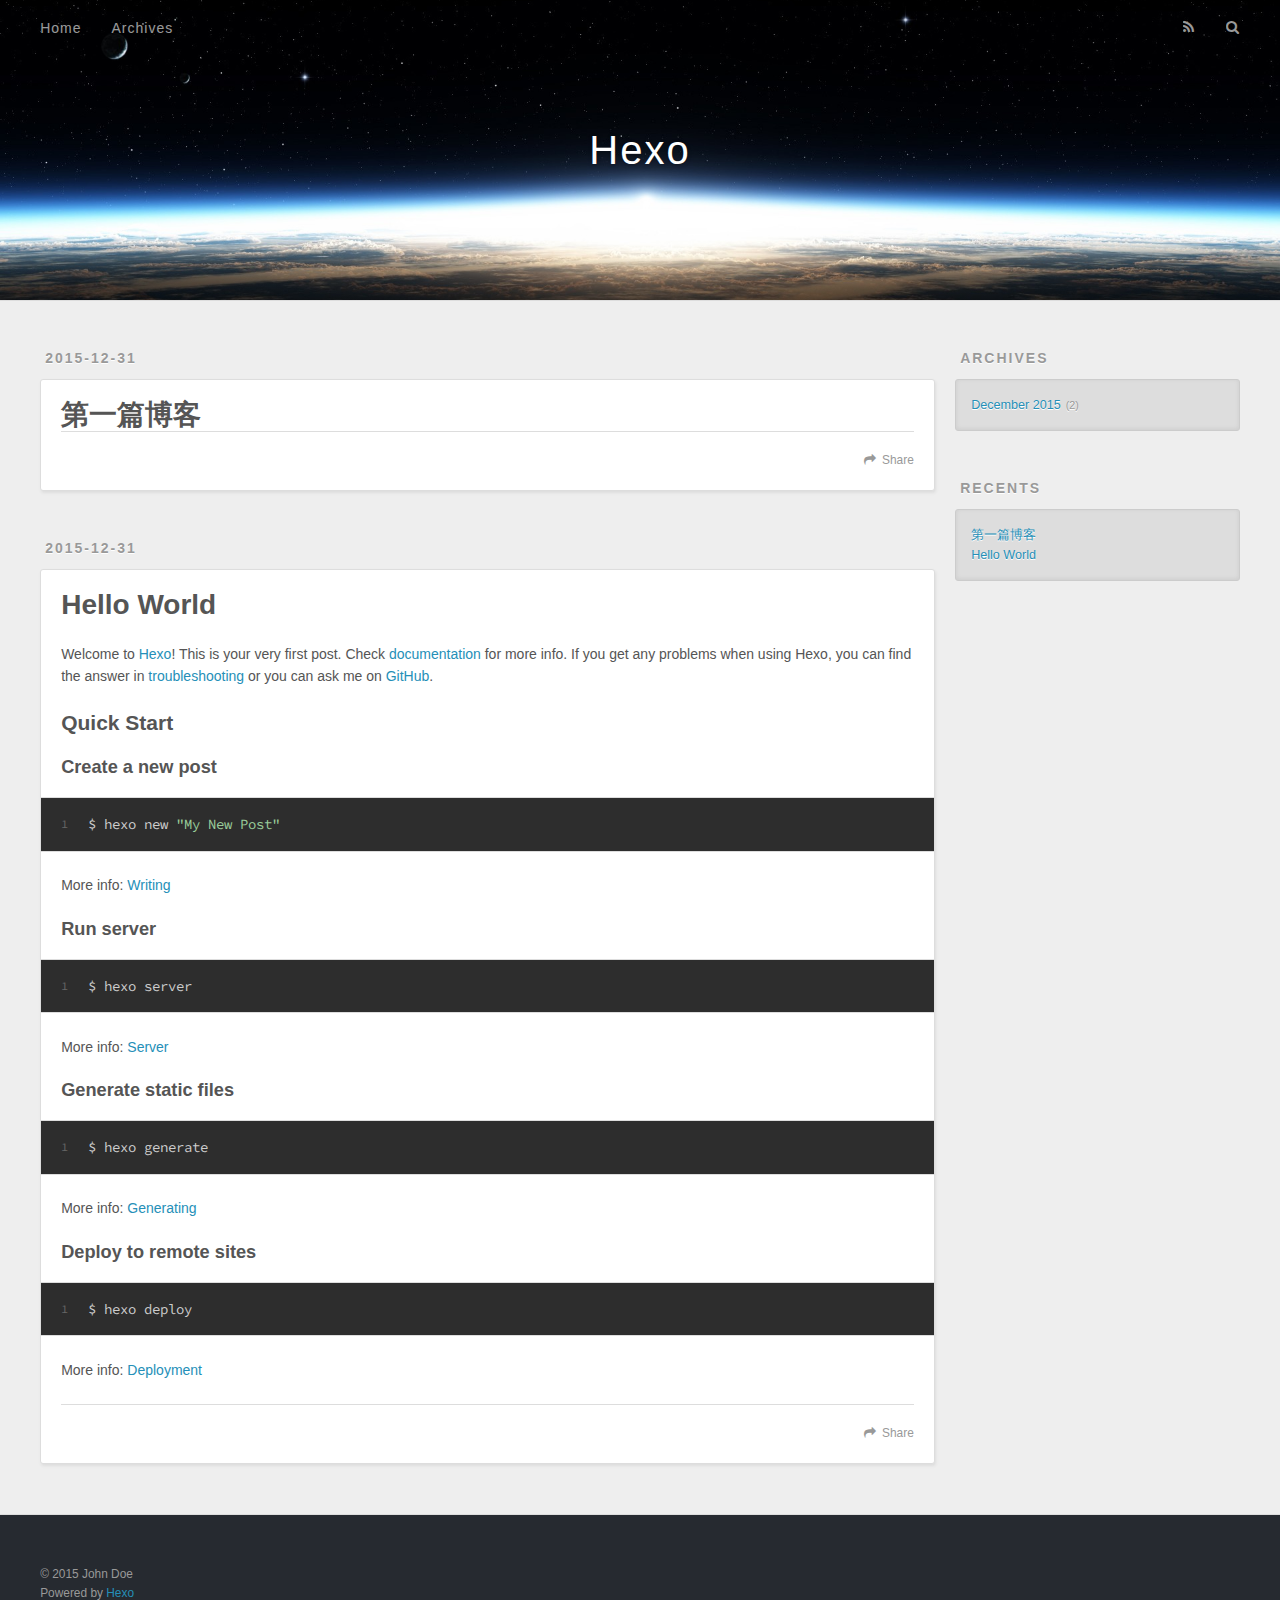
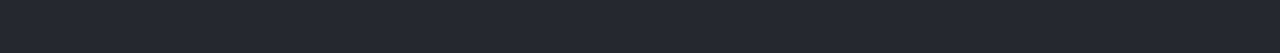
==== index.html @ 6a9a1073 "Site updated: 2015-12-31 16:18:59" ====
<!DOCTYPE html>
<html>
<head>
  <meta charset="utf-8">
  
  <title>Hexo</title>
  <meta name="viewport" content="width=device-width, initial-scale=1, maximum-scale=1">
  <meta name="description">
<meta property="og:type" content="website">
<meta property="og:title" content="Hexo">
<meta property="og:url" content="http://yoursite.com/index.html">
<meta property="og:site_name" content="Hexo">
<meta property="og:description">
<meta name="twitter:card" content="summary">
<meta name="twitter:title" content="Hexo">
<meta name="twitter:description">
  
    <link rel="alternative" href="/atom.xml" title="Hexo" type="application/atom+xml">
  
  
    <link rel="icon" href="/favicon.png">
  
  <link href="//fonts.googleapis.com/css?family=Source+Code+Pro" rel="stylesheet" type="text/css">
  <link rel="stylesheet" href="/css/style.css" type="text/css">
  

</head>
<body>
  <div id="container">
    <div id="wrap">
      <header id="header">
  <div id="banner"></div>
  <div id="header-outer" class="outer">
    <div id="header-title" class="inner">
      <h1 id="logo-wrap">
        <a href="/" id="logo">Hexo</a>
      </h1>
      
    </div>
    <div id="header-inner" class="inner">
      <nav id="main-nav">
        <a id="main-nav-toggle" class="nav-icon"></a>
        
          <a class="main-nav-link" href="/">Home</a>
        
          <a class="main-nav-link" href="/archives">Archives</a>
        
      </nav>
      <nav id="sub-nav">
        
          <a id="nav-rss-link" class="nav-icon" href="/atom.xml" title="RSS Feed"></a>
        
        <a id="nav-search-btn" class="nav-icon" title="Search"></a>
      </nav>
      <div id="search-form-wrap">
        <form action="//google.com/search" method="get" accept-charset="UTF-8" class="search-form"><input type="search" name="q" results="0" class="search-form-input" placeholder="Search"><button type="submit" class="search-form-submit">&#xF002;</button><input type="hidden" name="sitesearch" value="http://yoursite.com"></form>
      </div>
    </div>
  </div>
</header>
      <div class="outer">
        <section id="main">
  
    <article id="post-My-New-Post" class="article article-type-post" itemscope itemprop="blogPost">
  <div class="article-meta">
    <a href="/2015/12/31/My-New-Post/" class="article-date">
  <time datetime="2015-12-31T08:00:32.000Z" itemprop="datePublished">2015-12-31</time>
</a>
    
  </div>
  <div class="article-inner">
    
    
      <header class="article-header">
        
  
    <h1 itemprop="name">
      <a class="article-title" href="/2015/12/31/My-New-Post/">第一篇博客</a>
    </h1>
  

      </header>
    
    <div class="article-entry" itemprop="articleBody">
      
        
      
    </div>
    <footer class="article-footer">
      <a data-url="http://yoursite.com/2015/12/31/My-New-Post/" data-id="ciitzciqg00003gl1dzjbiwco" class="article-share-link">Share</a>
      
      
    </footer>
  </div>
  
</article>


  
    <article id="post-hello-world" class="article article-type-post" itemscope itemprop="blogPost">
  <div class="article-meta">
    <a href="/2015/12/31/hello-world/" class="article-date">
  <time datetime="2015-12-31T07:55:54.214Z" itemprop="datePublished">2015-12-31</time>
</a>
    
  </div>
  <div class="article-inner">
    
    
      <header class="article-header">
        
  
    <h1 itemprop="name">
      <a class="article-title" href="/2015/12/31/hello-world/">Hello World</a>
    </h1>
  

      </header>
    
    <div class="article-entry" itemprop="articleBody">
      
        <p>Welcome to <a href="http://hexo.io/" target="_blank" rel="external">Hexo</a>! This is your very first post. Check <a href="http://hexo.io/docs/" target="_blank" rel="external">documentation</a> for more info. If you get any problems when using Hexo, you can find the answer in <a href="http://hexo.io/docs/troubleshooting.html" target="_blank" rel="external">troubleshooting</a> or you can ask me on <a href="https://github.com/hexojs/hexo/issues" target="_blank" rel="external">GitHub</a>.</p>
<h2 id="Quick_Start"><a href="#Quick_Start" class="headerlink" title="Quick Start"></a>Quick Start</h2><h3 id="Create_a_new_post"><a href="#Create_a_new_post" class="headerlink" title="Create a new post"></a>Create a new post</h3><figure class="highlight bash"><table><tr><td class="gutter"><pre><span class="line">1</span><br></pre></td><td class="code"><pre><span class="line">$ hexo new <span class="string">"My New Post"</span></span><br></pre></td></tr></table></figure>
<p>More info: <a href="http://hexo.io/docs/writing.html" target="_blank" rel="external">Writing</a></p>
<h3 id="Run_server"><a href="#Run_server" class="headerlink" title="Run server"></a>Run server</h3><figure class="highlight bash"><table><tr><td class="gutter"><pre><span class="line">1</span><br></pre></td><td class="code"><pre><span class="line">$ hexo server</span><br></pre></td></tr></table></figure>
<p>More info: <a href="http://hexo.io/docs/server.html" target="_blank" rel="external">Server</a></p>
<h3 id="Generate_static_files"><a href="#Generate_static_files" class="headerlink" title="Generate static files"></a>Generate static files</h3><figure class="highlight bash"><table><tr><td class="gutter"><pre><span class="line">1</span><br></pre></td><td class="code"><pre><span class="line">$ hexo generate</span><br></pre></td></tr></table></figure>
<p>More info: <a href="http://hexo.io/docs/generating.html" target="_blank" rel="external">Generating</a></p>
<h3 id="Deploy_to_remote_sites"><a href="#Deploy_to_remote_sites" class="headerlink" title="Deploy to remote sites"></a>Deploy to remote sites</h3><figure class="highlight bash"><table><tr><td class="gutter"><pre><span class="line">1</span><br></pre></td><td class="code"><pre><span class="line">$ hexo deploy</span><br></pre></td></tr></table></figure>
<p>More info: <a href="http://hexo.io/docs/deployment.html" target="_blank" rel="external">Deployment</a></p>

      
    </div>
    <footer class="article-footer">
      <a data-url="http://yoursite.com/2015/12/31/hello-world/" data-id="ciitzcirg00013gl1hgzrf1ht" class="article-share-link">Share</a>
      
      
    </footer>
  </div>
  
</article>


  
  
</section>
        
          <aside id="sidebar">
  
    
  
    
  
    
  
    
  <div class="widget-wrap">
    <h3 class="widget-title">Archives</h3>
    <div class="widget">
      <ul class="archive-list"><li class="archive-list-item"><a class="archive-list-link" href="/archives/2015/12/">December 2015</a><span class="archive-list-count">2</span></li></ul>
    </div>
  </div>

  
    
  <div class="widget-wrap">
    <h3 class="widget-title">Recents</h3>
    <div class="widget">
      <ul>
        
          <li>
            <a href="/2015/12/31/My-New-Post/">第一篇博客</a>
          </li>
        
          <li>
            <a href="/2015/12/31/hello-world/">Hello World</a>
          </li>
        
      </ul>
    </div>
  </div>

  
</aside>
        
      </div>
      <footer id="footer">
  
  <div class="outer">
    <div id="footer-info" class="inner">
      &copy; 2015 John Doe<br>
      Powered by <a href="http://hexo.io/" target="_blank">Hexo</a>
    </div>
  </div>
</footer>
    </div>
    <nav id="mobile-nav">
  
    <a href="/" class="mobile-nav-link">Home</a>
  
    <a href="/archives" class="mobile-nav-link">Archives</a>
  
</nav>
    

<script src="//ajax.googleapis.com/ajax/libs/jquery/2.0.3/jquery.min.js"></script>


  <link rel="stylesheet" href="/fancybox/jquery.fancybox.css" type="text/css">
  <script src="/fancybox/jquery.fancybox.pack.js" type="text/javascript"></script>


<script src="/js/script.js" type="text/javascript"></script>

  </div>
</body>
</html>
---- css/style.css ----
body {
  width: 100%;
}
body:before,
body:after {
  content: "";
  display: table;
}
body:after {
  clear: both;
}
html,
body,
div,
span,
applet,
object,
iframe,
h1,
h2,
h3,
h4,
h5,
h6,
p,
blockquote,
pre,
a,
abbr,
acronym,
address,
big,
cite,
code,
del,
dfn,
em,
img,
ins,
kbd,
q,
s,
samp,
small,
strike,
strong,
sub,
sup,
tt,
var,
dl,
dt,
dd,
ol,
ul,
li,
fieldset,
form,
label,
legend,
table,
caption,
tbody,
tfoot,
thead,
tr,
th,
td {
  margin: 0;
  padding: 0;
  border: 0;
  outline: 0;
  font-weight: inherit;
  font-style: inherit;
  font-family: inherit;
  font-size: 100%;
  vertical-align: baseline;
}
body {
  line-height: 1;
  color: #000;
  background: #fff;
}
ol,
ul {
  list-style: none;
}
table {
  border-collapse: separate;
  border-spacing: 0;
  vertical-align: middle;
}
caption,
th,
td {
  text-align: left;
  font-weight: normal;
  vertical-align: middle;
}
a img {
  border: none;
}
input,
button {
  margin: 0;
  padding: 0;
}
input::-moz-focus-inner,
button::-moz-focus-inner {
  border: 0;
  padding: 0;
}
@font-face {
  font-family: FontAwesome;
  font-style: normal;
  font-weight: normal;
  src: url("fonts/fontawesome-webfont.eot?v=#4.0.3");
  src: url("fonts/fontawesome-webfont.eot?#iefix&v=#4.0.3") format("embedded-opentype"), url("fonts/fontawesome-webfont.woff?v=#4.0.3") format("woff"), url("fonts/fontawesome-webfont.ttf?v=#4.0.3") format("truetype"), url("fonts/fontawesome-webfont.svg#fontawesomeregular?v=#4.0.3") format("svg");
}
html,
body,
#container {
  height: 100%;
}
body {
  background: #eee;
  font: 14px "Helvetica Neue", Helvetica, Arial, sans-serif;
  -webkit-text-size-adjust: 100%;
}
.outer {
  max-width: 1220px;
  margin: 0 auto;
  padding: 0 20px;
}
.outer:before,
.outer:after {
  content: "";
  display: table;
}
.outer:after {
  clear: both;
}
.inner {
  display: inline;
  float: left;
  width: 98.33333333333333%;
  margin: 0 0.833333333333333%;
}
.left,
.alignleft {
  float: left;
}
.right,
.alignright {
  float: right;
}
.clear {
  clear: both;
}
#container {
  position: relative;
}
.mobile-nav-on {
  overflow: hidden;
}
#wrap {
  height: 100%;
  width: 100%;
  position: absolute;
  top: 0;
  left: 0;
  -webkit-transition: 0.2s ease-out;
  -moz-transition: 0.2s ease-out;
  -ms-transition: 0.2s ease-out;
  transition: 0.2s ease-out;
  z-index: 1;
  background: #eee;
}
.mobile-nav-on #wrap {
  left: 280px;
}
@media screen and (min-width: 768px) {
  #main {
    display: inline;
    float: left;
    width: 73.33333333333333%;
    margin: 0 0.833333333333333%;
  }
}
.article-date,
.article-category-link,
.archive-year,
.widget-title {
  text-decoration: none;
  text-transform: uppercase;
  letter-spacing: 2px;
  color: #999;
  margin-bottom: 1em;
  margin-left: 5px;
  line-height: 1em;
  text-shadow: 0 1px #fff;
  font-weight: bold;
}
.article-inner,
.archive-article-inner {
  background: #fff;
  -webkit-box-shadow: 1px 2px 3px #ddd;
  box-shadow: 1px 2px 3px #ddd;
  border: 1px solid #ddd;
  -webkit-border-radius: 3px;
  border-radius: 3px;
}
.article-entry h1,
.widget h1 {
  font-size: 2em;
}
.article-entry h2,
.widget h2 {
  font-size: 1.5em;
}
.article-entry h3,
.widget h3 {
  font-size: 1.3em;
}
.article-entry h4,
.widget h4 {
  font-size: 1.2em;
}
.article-entry h5,
.widget h5 {
  font-size: 1em;
}
.article-entry h6,
.widget h6 {
  font-size: 1em;
  color: #999;
}
.article-entry hr,
.widget hr {
  border: 1px dashed #ddd;
}
.article-entry strong,
.widget strong {
  font-weight: bold;
}
.article-entry em,
.widget em,
.article-entry cite,
.widget cite {
  font-style: italic;
}
.article-entry sup,
.widget sup,
.article-entry sub,
.widget sub {
  font-size: 0.75em;
  line-height: 0;
  position: relative;
  vertical-align: baseline;
}
.article-entry sup,
.widget sup {
  top: -0.5em;
}
.article-entry sub,
.widget sub {
  bottom: -0.2em;
}
.article-entry small,
.widget small {
  font-size: 0.85em;
}
.article-entry acronym,
.widget acronym,
.article-entry abbr,
.widget abbr {
  border-bottom: 1px dotted;
}
.article-entry ul,
.widget ul,
.article-entry ol,
.widget ol,
.article-entry dl,
.widget dl {
  margin: 0 20px;
  line-height: 1.6em;
}
.article-entry ul ul,
.widget ul ul,
.article-entry ol ul,
.widget ol ul,
.article-entry ul ol,
.widget ul ol,
.article-entry ol ol,
.widget ol ol {
  margin-top: 0;
  margin-bottom: 0;
}
.article-entry ul,
.widget ul {
  list-style: disc;
}
.article-entry ol,
.widget ol {
  list-style: decimal;
}
.article-entry dt,
.widget dt {
  font-weight: bold;
}
#header {
  height: 300px;
  position: relative;
  border-bottom: 1px solid #ddd;
}
#header:before,
#header:after {
  content: "";
  position: absolute;
  left: 0;
  right: 0;
  height: 40px;
}
#header:before {
  top: 0;
  background: -webkit-linear-gradient(rgba(0,0,0,0.2), transparent);
  background: -moz-linear-gradient(rgba(0,0,0,0.2), transparent);
  background: -ms-linear-gradient(rgba(0,0,0,0.2), transparent);
  background: linear-gradient(rgba(0,0,0,0.2), transparent);
}
#header:after {
  bottom: 0;
  background: -webkit-linear-gradient(transparent, rgba(0,0,0,0.2));
  background: -moz-linear-gradient(transparent, rgba(0,0,0,0.2));
  background: -ms-linear-gradient(transparent, rgba(0,0,0,0.2));
  background: linear-gradient(transparent, rgba(0,0,0,0.2));
}
#header-outer {
  height: 100%;
  position: relative;
}
#header-inner {
  position: relative;
  overflow: hidden;
}
#banner {
  position: absolute;
  top: 0;
  left: 0;
  width: 100%;
  height: 100%;
  background: url("images/banner.jpg") center #000;
  -webkit-background-size: cover;
  -moz-background-size: cover;
  background-size: cover;
  z-index: -1;
}
#header-title {
  text-align: center;
  height: 40px;
  position: absolute;
  top: 50%;
  left: 0;
  margin-top: -20px;
}
#logo,
#subtitle {
  text-decoration: none;
  color: #fff;
  font-weight: 300;
  text-shadow: 0 1px 4px rgba(0,0,0,0.3);
}
#logo {
  font-size: 40px;
  line-height: 40px;
  letter-spacing: 2px;
}
#subtitle {
  font-size: 16px;
  line-height: 16px;
  letter-spacing: 1px;
}
#subtitle-wrap {
  margin-top: 16px;
}
#main-nav {
  float: left;
  margin-left: -15px;
}
.nav-icon,
.main-nav-link {
  float: left;
  color: #fff;
  opacity: 0.6;
  text-decoration: none;
  text-shadow: 0 1px rgba(0,0,0,0.2);
  -webkit-transition: opacity 0.2s;
  -moz-transition: opacity 0.2s;
  -ms-transition: opacity 0.2s;
  transition: opacity 0.2s;
  display: block;
  padding: 20px 15px;
}
.nav-icon:hover,
.main-nav-link:hover {
  opacity: 1;
}
.nav-icon {
  font-family: FontAwesome;
  text-align: center;
  font-size: 14px;
  width: 14px;
  height: 14px;
  padding: 20px 15px;
  position: relative;
  cursor: pointer;
}
.main-nav-link {
  font-weight: 300;
  letter-spacing: 1px;
}
@media screen and (max-width: 479px) {
  .main-nav-link {
    display: none;
  }
}
#main-nav-toggle {
  display: none;
}
#main-nav-toggle:before {
  content: "\f0c9";
}
@media screen and (max-width: 479px) {
  #main-nav-toggle {
    display: block;
  }
}
#sub-nav {
  float: right;
  margin-right: -15px;
}
#nav-rss-link:before {
  content: "\f09e";
}
#nav-search-btn:before {
  content: "\f002";
}
#search-form-wrap {
  position: absolute;
  top: 15px;
  width: 150px;
  height: 30px;
  right: -150px;
  opacity: 0;
  -webkit-transition: 0.2s ease-out;
  -moz-transition: 0.2s ease-out;
  -ms-transition: 0.2s ease-out;
  transition: 0.2s ease-out;
}
#search-form-wrap.on {
  opacity: 1;
  right: 0;
}
@media screen and (max-width: 479px) {
  #search-form-wrap {
    width: 100%;
    right: -100%;
  }
}
.search-form {
  position: absolute;
  top: 0;
  left: 0;
  right: 0;
  background: #fff;
  padding: 5px 15px;
  -webkit-border-radius: 15px;
  border-radius: 15px;
  -webkit-box-shadow: 0 0 10px rgba(0,0,0,0.3);
  box-shadow: 0 0 10px rgba(0,0,0,0.3);
}
.search-form-input {
  border: none;
  background: none;
  color: #555;
  width: 100%;
  font: 13px "Helvetica Neue", Helvetica, Arial, sans-serif;
  outline: none;
}
.search-form-input::-webkit-search-results-decoration,
.search-form-input::-webkit-search-cancel-button {
  -webkit-appearance: none;
}
.search-form-submit {
  position: absolute;
  top: 50%;
  right: 10px;
  margin-top: -7px;
  font: 13px FontAwesome;
  border: none;
  background: none;
  color: #bbb;
  cursor: pointer;
}
.search-form-submit:hover,
.search-form-submit:focus {
  color: #777;
}
.article {
  margin: 50px 0;
}
.article-inner {
  overflow: hidden;
}
.article-meta:before,
.article-meta:after {
  content: "";
  display: table;
}
.article-meta:after {
  clear: both;
}
.article-date {
  float: left;
}
.article-category {
  float: left;
  line-height: 1em;
  color: #ccc;
  text-shadow: 0 1px #fff;
  margin-left: 8px;
}
.article-category:before {
  content: "\2022";
}
.article-category-link {
  margin: 0 12px 1em;
}
.article-header {
  padding: 20px 20px 0;
}
.article-title {
  text-decoration: none;
  font-size: 2em;
  font-weight: bold;
  color: #555;
  line-height: 1.1em;
  -webkit-transition: color 0.2s;
  -moz-transition: color 0.2s;
  -ms-transition: color 0.2s;
  transition: color 0.2s;
}
a.article-title:hover {
  color: #258fb8;
}
.article-entry {
  color: #555;
  padding: 0 20px;
}
.article-entry:before,
.article-entry:after {
  content: "";
  display: table;
}
.article-entry:after {
  clear: both;
}
.article-entry p,
.article-entry table {
  line-height: 1.6em;
  margin: 1.6em 0;
}
.article-entry h1,
.article-entry h2,
.article-entry h3,
.article-entry h4,
.article-entry h5,
.article-entry h6 {
  font-weight: bold;
}
.article-entry h1,
.article-entry h2,
.article-entry h3,
.article-entry h4,
.article-entry h5,
.article-entry h6 {
  line-height: 1.1em;
  margin: 1.1em 0;
}
.article-entry a {
  color: #258fb8;
  text-decoration: none;
}
.article-entry a:hover {
  text-decoration: underline;
}
.article-entry ul,
.article-entry ol,
.article-entry dl {
  margin-top: 1.6em;
  margin-bottom: 1.6em;
}
.article-entry img,
.article-entry video {
  max-width: 100%;
  height: auto;
  display: block;
  margin: auto;
}
.article-entry iframe {
  border: none;
}
.article-entry table {
  width: 100%;
  border-collapse: collapse;
  border-spacing: 0;
}
.article-entry th {
  font-weight: bold;
  border-bottom: 3px solid #ddd;
  padding-bottom: 0.5em;
}
.article-entry td {
  border-bottom: 1px solid #ddd;
  padding: 10px 0;
}
.article-entry blockquote {
  font-family: Georgia, "Times New Roman", serif;
  font-size: 1.4em;
  margin: 1.6em 20px;
  text-align: center;
}
.article-entry blockquote footer {
  font-size: 14px;
  margin: 1.6em 0;
  font-family: "Helvetica Neue", Helvetica, Arial, sans-serif;
}
.article-entry blockquote footer cite:before {
  content: "—";
  padding: 0 0.5em;
}
.article-entry .pullquote {
  text-align: left;
  width: 45%;
  margin: 0;
}
.article-entry .pullquote.left {
  margin-left: 0.5em;
  margin-right: 1em;
}
.article-entry .pullquote.right {
  margin-right: 0.5em;
  margin-left: 1em;
}
.article-entry .caption {
  color: #999;
  display: block;
  font-size: 0.9em;
  margin-top: 0.5em;
  position: relative;
  text-align: center;
}
.article-entry .video-container {
  position: relative;
  padding-top: 56.25%;
  height: 0;
  overflow: hidden;
}
.article-entry .video-container iframe,
.article-entry .video-container object,
.article-entry .video-container embed {
  position: absolute;
  top: 0;
  left: 0;
  width: 100%;
  height: 100%;
  margin-top: 0;
}
.article-more-link a {
  display: inline-block;
  line-height: 1em;
  padding: 6px 15px;
  -webkit-border-radius: 15px;
  border-radius: 15px;
  background: #eee;
  color: #999;
  text-shadow: 0 1px #fff;
  text-decoration: none;
}
.article-more-link a:hover {
  background: #258fb8;
  color: #fff;
  text-decoration: none;
  text-shadow: 0 1px #1e7293;
}
.article-footer {
  font-size: 0.85em;
  line-height: 1.6em;
  border-top: 1px solid #ddd;
  padding-top: 1.6em;
  margin: 0 20px 20px;
}
.article-footer:before,
.article-footer:after {
  content: "";
  display: table;
}
.article-footer:after {
  clear: both;
}
.article-footer a {
  color: #999;
  text-decoration: none;
}
.article-footer a:hover {
  color: #555;
}
.article-tag-list-item {
  float: left;
  margin-right: 10px;
}
.article-tag-list-link:before {
  content: "#";
}
.article-comment-link {
  float: right;
}
.article-comment-link:before {
  content: "\f075";
  font-family: FontAwesome;
  padding-right: 8px;
}
.article-share-link {
  cursor: pointer;
  float: right;
  margin-left: 20px;
}
.article-share-link:before {
  content: "\f064";
  font-family: FontAwesome;
  padding-right: 6px;
}
#article-nav {
  position: relative;
}
#article-nav:before,
#article-nav:after {
  content: "";
  display: table;
}
#article-nav:after {
  clear: both;
}
@media screen and (min-width: 768px) {
  #article-nav {
    margin: 50px 0;
  }
  #article-nav:before {
    width: 8px;
    height: 8px;
    position: absolute;
    top: 50%;
    left: 50%;
    margin-top: -4px;
    margin-left: -4px;
    content: "";
    -webkit-border-radius: 50%;
    border-radius: 50%;
    background: #ddd;
    -webkit-box-shadow: 0 1px 2px #fff;
    box-shadow: 0 1px 2px #fff;
  }
}
.article-nav-link-wrap {
  text-decoration: none;
  text-shadow: 0 1px #fff;
  color: #999;
  -webkit-box-sizing: border-box;
  -moz-box-sizing: border-box;
  box-sizing: border-box;
  margin-top: 50px;
  text-align: center;
  display: block;
}
.article-nav-link-wrap:hover {
  color: #555;
}
@media screen and (min-width: 768px) {
  .article-nav-link-wrap {
    width: 50%;
    margin-top: 0;
  }
}
@media screen and (min-width: 768px) {
  #article-nav-newer {
    float: left;
    text-align: right;
    padding-right: 20px;
  }
}
@media screen and (min-width: 768px) {
  #article-nav-older {
    float: right;
    text-align: left;
    padding-left: 20px;
  }
}
.article-nav-caption {
  text-transform: uppercase;
  letter-spacing: 2px;
  color: #ddd;
  line-height: 1em;
  font-weight: bold;
}
#article-nav-newer .article-nav-caption {
  margin-right: -2px;
}
.article-nav-title {
  font-size: 0.85em;
  line-height: 1.6em;
  margin-top: 0.5em;
}
.article-share-box {
  position: absolute;
  display: none;
  background: #fff;
  -webkit-box-shadow: 1px 2px 10px rgba(0,0,0,0.2);
  box-shadow: 1px 2px 10px rgba(0,0,0,0.2);
  -webkit-border-radius: 3px;
  border-radius: 3px;
  margin-left: -145px;
  overflow: hidden;
  z-index: 1;
}
.article-share-box.on {
  display: block;
}
.article-share-input {
  width: 100%;
  background: none;
  -webkit-box-sizing: border-box;
  -moz-box-sizing: border-box;
  box-sizing: border-box;
  font: 14px "Helvetica Neue", Helvetica, Arial, sans-serif;
  padding: 0 15px;
  color: #555;
  outline: none;
  border: 1px solid #ddd;
  -webkit-border-radius: 3px 3px 0 0;
  border-radius: 3px 3px 0 0;
  height: 36px;
  line-height: 36px;
}
.article-share-links {
  background: #eee;
}
.article-share-links:before,
.article-share-links:after {
  content: "";
  display: table;
}
.article-share-links:after {
  clear: both;
}
.article-share-twitter,
.article-share-facebook,
.article-share-pinterest,
.article-share-google {
  width: 50px;
  height: 36px;
  display: block;
  float: left;
  position: relative;
  color: #999;
  text-shadow: 0 1px #fff;
}
.article-share-twitter:before,
.article-share-facebook:before,
.article-share-pinterest:before,
.article-share-google:before {
  font-size: 20px;
  font-family: FontAwesome;
  width: 20px;
  height: 20px;
  position: absolute;
  top: 50%;
  left: 50%;
  margin-top: -10px;
  margin-left: -10px;
  text-align: center;
}
.article-share-twitter:hover,
.article-share-facebook:hover,
.article-share-pinterest:hover,
.article-share-google:hover {
  color: #fff;
}
.article-share-twitter:before {
  content: "\f099";
}
.article-share-twitter:hover {
  background: #00aced;
  text-shadow: 0 1px #008abe;
}
.article-share-facebook:before {
  content: "\f09a";
}
.article-share-facebook:hover {
  background: #3b5998;
  text-shadow: 0 1px #2f477a;
}
.article-share-pinterest:before {
  content: "\f0d2";
}
.article-share-pinterest:hover {
  background: #cb2027;
  text-shadow: 0 1px #a21a1f;
}
.article-share-google:before {
  content: "\f0d5";
}
.article-share-google:hover {
  background: #dd4b39;
  text-shadow: 0 1px #be3221;
}
.article-gallery {
  background: #000;
  position: relative;
}
.article-gallery-photos {
  position: relative;
  overflow: hidden;
}
.article-gallery-img {
  display: none;
  max-width: 100%;
}
.article-gallery-img:first-child {
  display: block;
}
.article-gallery-img.loaded {
  position: absolute;
  display: block;
}
.article-gallery-img img {
  display: block;
  max-width: 100%;
  margin: 0 auto;
}
#comments {
  background: #fff;
  -webkit-box-shadow: 1px 2px 3px #ddd;
  box-shadow: 1px 2px 3px #ddd;
  padding: 20px;
  border: 1px solid #ddd;
  -webkit-border-radius: 3px;
  border-radius: 3px;
  margin: 50px 0;
}
#comments a {
  color: #258fb8;
}
.archives-wrap {
  margin: 50px 0;
}
.archives:before,
.archives:after {
  content: "";
  display: table;
}
.archives:after {
  clear: both;
}
.archive-year-wrap {
  margin-bottom: 1em;
}
.archives {
  -webkit-column-gap: 10px;
  -moz-column-gap: 10px;
  column-gap: 10px;
}
@media screen and (min-width: 480px) and (max-width: 767px) {
  .archives {
    -webkit-column-count: 2;
    -moz-column-count: 2;
    column-count: 2;
  }
}
@media screen and (min-width: 768px) {
  .archives {
    -webkit-column-count: 3;
    -moz-column-count: 3;
    column-count: 3;
  }
}
.archive-article {
  -webkit-column-break-inside: avoid;
  page-break-inside: avoid;
  overflow: hidden;
  break-inside: avoid-column;
}
.archive-article-inner {
  padding: 10px;
  margin-bottom: 15px;
}
.archive-article-title {
  text-decoration: none;
  font-weight: bold;
  color: #555;
  -webkit-transition: color 0.2s;
  -moz-transition: color 0.2s;
  -ms-transition: color 0.2s;
  transition: color 0.2s;
  line-height: 1.6em;
}
.archive-article-title:hover {
  color: #258fb8;
}
.archive-article-footer {
  margin-top: 1em;
}
.archive-article-date {
  color: #999;
  text-decoration: none;
  font-size: 0.85em;
  line-height: 1em;
  margin-bottom: 0.5em;
  display: block;
}
#page-nav {
  margin: 50px auto;
  background: #fff;
  -webkit-box-shadow: 1px 2px 3px #ddd;
  box-shadow: 1px 2px 3px #ddd;
  border: 1px solid #ddd;
  -webkit-border-radius: 3px;
  border-radius: 3px;
  text-align: center;
  color: #999;
  overflow: hidden;
}
#page-nav:before,
#page-nav:after {
  content: "";
  display: table;
}
#page-nav:after {
  clear: both;
}
#page-nav a,
#page-nav span {
  padding: 10px 20px;
  line-height: 1;
  height: 2ex;
}
#page-nav a {
  color: #999;
  text-decoration: none;
}
#page-nav a:hover {
  background: #999;
  color: #fff;
}
#page-nav .prev {
  float: left;
}
#page-nav .next {
  float: right;
}
#page-nav .page-number {
  display: inline-block;
}
@media screen and (max-width: 479px) {
  #page-nav .page-number {
    display: none;
  }
}
#page-nav .current {
  color: #555;
  font-weight: bold;
}
#page-nav .space {
  color: #ddd;
}
#footer {
  background: #262a30;
  padding: 50px 0;
  border-top: 1px solid #ddd;
  color: #999;
}
#footer a {
  color: #258fb8;
  text-decoration: none;
}
#footer a:hover {
  text-decoration: underline;
}
#footer-info {
  line-height: 1.6em;
  font-size: 0.85em;
}
.article-entry pre,
.article-entry .highlight {
  background: #2d2d2d;
  margin: 0 -20px;
  padding: 15px 20px;
  border-style: solid;
  border-color: #ddd;
  border-width: 1px 0;
  overflow: auto;
  color: #ccc;
  line-height: 22.400000000000002px;
}
.article-entry .highlight .gutter pre,
.article-entry .gist .gist-file .gist-data .line-numbers {
  color: #666;
  font-size: 0.85em;
}
.article-entry pre,
.article-entry code {
  font-family: "Source Code Pro", Consolas, Monaco, Menlo, Consolas, monospace;
}
.article-entry code {
  background: #eee;
  text-shadow: 0 1px #fff;
  padding: 0 0.3em;
}
.article-entry pre code {
  background: none;
  text-shadow: none;
  padding: 0;
}
.article-entry .highlight pre {
  border: none;
  margin: 0;
  padding: 0;
}
.article-entry .highlight table {
  margin: 0;
  width: auto;
}
.article-entry .highlight td {
  border: none;
  padding: 0;
}
.article-entry .highlight figcaption {
  font-size: 0.85em;
  color: #999;
  line-height: 1em;
  margin-bottom: 1em;
}
.article-entry .highlight figcaption:before,
.article-entry .highlight figcaption:after {
  content: "";
  display: table;
}
.article-entry .highlight figcaption:after {
  clear: both;
}
.article-entry .highlight figcaption a {
  float: right;
}
.article-entry .highlight .gutter pre {
  text-align: right;
  padding-right: 20px;
}
.article-entry .highlight .line {
  height: 22.400000000000002px;
}
.article-entry .gist {
  margin: 0 -20px;
  border-style: solid;
  border-color: #ddd;
  border-width: 1px 0;
  background: #2d2d2d;
  padding: 15px 20px 15px 0;
}
.article-entry .gist .gist-file {
  border: none;
  font-family: "Source Code Pro", Consolas, Monaco, Menlo, Consolas, monospace;
  margin: 0;
}
.article-entry .gist .gist-file .gist-data {
  background: none;
  border: none;
}
.article-entry .gist .gist-file .gist-data .line-numbers {
  background: none;
  border: none;
  padding: 0 20px 0 0;
}
.article-entry .gist .gist-file .gist-data .line-data {
  padding: 0 !important;
}
.article-entry .gist .gist-file .highlight {
  margin: 0;
  padding: 0;
  border: none;
}
.article-entry .gist .gist-file .gist-meta {
  background: #2d2d2d;
  color: #999;
  font: 0.85em "Helvetica Neue", Helvetica, Arial, sans-serif;
  text-shadow: 0 0;
  padding: 0;
  margin-top: 1em;
  margin-left: 20px;
}
.article-entry .gist .gist-file .gist-meta a {
  color: #258fb8;
  font-weight: normal;
}
.article-entry .gist .gist-file .gist-meta a:hover {
  text-decoration: underline;
}
pre .comment,
pre .title {
  color: #999;
}
pre .variable,
pre .attribute,
pre .tag,
pre .regexp,
pre .ruby .constant,
pre .xml .tag .title,
pre .xml .pi,
pre .xml .doctype,
pre .html .doctype,
pre .css .id,
pre .css .class,
pre .css .pseudo {
  color: #f2777a;
}
pre .number,
pre .preprocessor,
pre .built_in,
pre .literal,
pre .params,
pre .constant {
  color: #f99157;
}
pre .class,
pre .ruby .class .title,
pre .css .rules .attribute {
  color: #9c9;
}
pre .string,
pre .value,
pre .inheritance,
pre .header,
pre .ruby .symbol,
pre .xml .cdata {
  color: #9c9;
}
pre .css .hexcolor {
  color: #6cc;
}
pre .function,
pre .python .decorator,
pre .python .title,
pre .ruby .function .title,
pre .ruby .title .keyword,
pre .perl .sub,
pre .javascript .title,
pre .coffeescript .title {
  color: #69c;
}
pre .keyword,
pre .javascript .function {
  color: #c9c;
}
@media screen and (max-width: 479px) {
  #mobile-nav {
    position: absolute;
    top: 0;
    left: 0;
    width: 280px;
    height: 100%;
    background: #191919;
    border-right: 1px solid #fff;
  }
}
@media screen and (max-width: 479px) {
  .mobile-nav-link {
    display: block;
    color: #999;
    text-decoration: none;
    padding: 15px 20px;
    font-weight: bold;
  }
  .mobile-nav-link:hover {
    color: #fff;
  }
}
@media screen and (min-width: 768px) {
  #sidebar {
    display: inline;
    float: left;
    width: 23.333333333333332%;
    margin: 0 0.833333333333333%;
  }
}
.widget-wrap {
  margin: 50px 0;
}
.widget {
  color: #777;
  text-shadow: 0 1px #fff;
  background: #ddd;
  -webkit-box-shadow: 0 -1px 4px #ccc inset;
  box-shadow: 0 -1px 4px #ccc inset;
  border: 1px solid #ccc;
  padding: 15px;
  -webkit-border-radius: 3px;
  border-radius: 3px;
}
.widget a {
  color: #258fb8;
  text-decoration: none;
}
.widget a:hover {
  text-decoration: underline;
}
.widget ul ul,
.widget ol ul,
.widget dl ul,
.widget ul ol,
.widget ol ol,
.widget dl ol,
.widget ul dl,
.widget ol dl,
.widget dl dl {
  margin-left: 15px;
  list-style: disc;
}
.widget {
  line-height: 1.6em;
  word-wrap: break-word;
  font-size: 0.9em;
}
.widget ul,
.widget ol {
  list-style: none;
  margin: 0;
}
.widget ul ul,
.widget ol ul,
.widget ul ol,
.widget ol ol {
  margin: 0 20px;
}
.widget ul ul,
.widget ol ul {
  list-style: disc;
}
.widget ul ol,
.widget ol ol {
  list-style: decimal;
}
.category-list-count,
.tag-list-count,
.archive-list-count {
  padding-left: 5px;
  color: #999;
  font-size: 0.85em;
}
.category-list-count:before,
.tag-list-count:before,
.archive-list-count:before {
  content: "(";
}
.category-list-count:after,
.tag-list-count:after,
.archive-list-count:after {
  content: ")";
}
.tagcloud a {
  margin-right: 5px;
  display: inline-block;
}
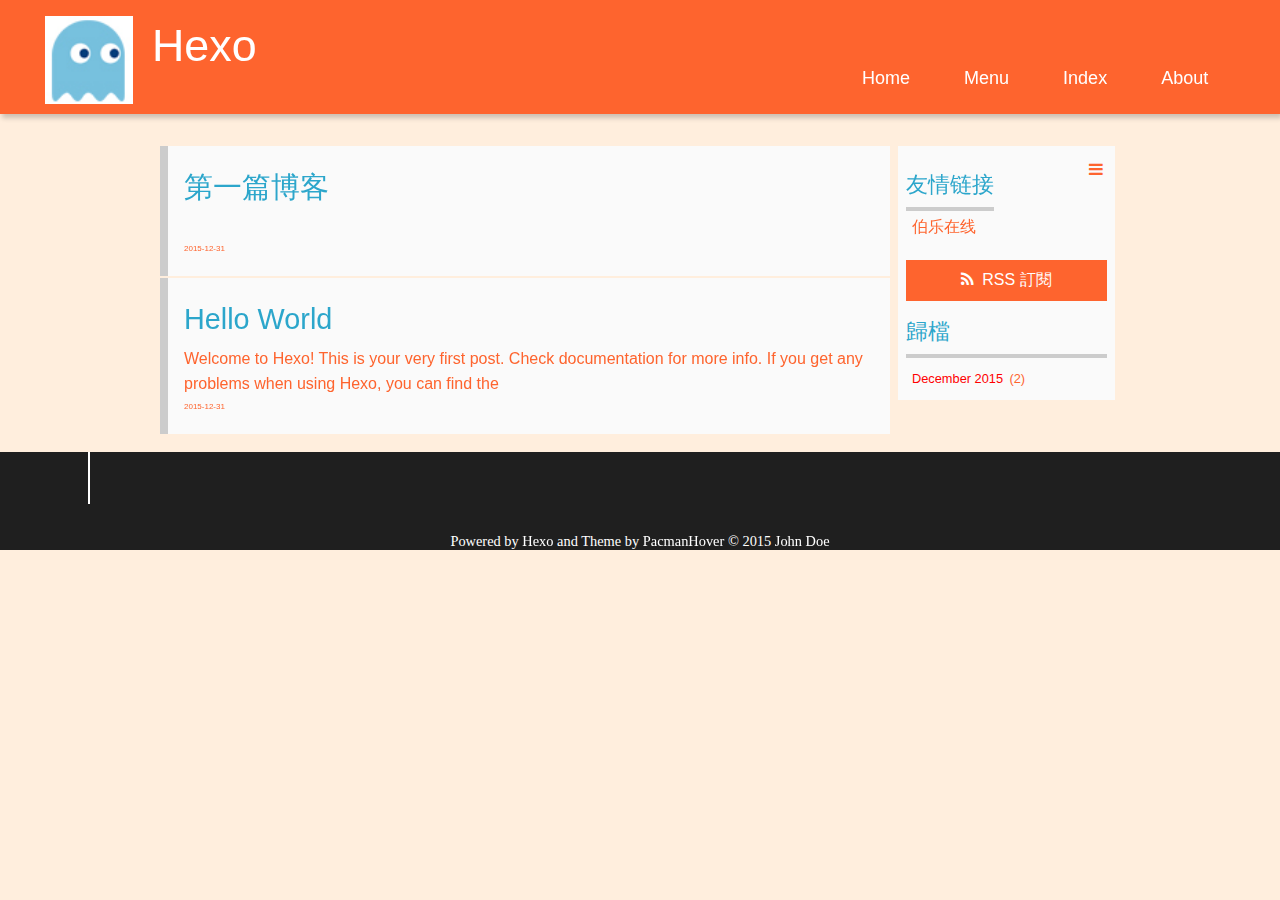
==== commit 31ac6afa: "Site updated: 2015-12-31 17:03:57" ====
--- a/index.html
+++ b/index.html
@@ -1,217 +1,203 @@
-<!DOCTYPE html>
-<html>
+
+ <!DOCTYPE HTML>
+<html >
 <head>
-  <meta charset="utf-8">
-  
-  <title>Hexo</title>
-  <meta name="viewport" content="width=device-width, initial-scale=1, maximum-scale=1">
-  <meta name="description">
-<meta property="og:type" content="website">
-<meta property="og:title" content="Hexo">
-<meta property="og:url" content="http://yoursite.com/index.html">
-<meta property="og:site_name" content="Hexo">
-<meta property="og:description">
-<meta name="twitter:card" content="summary">
-<meta name="twitter:title" content="Hexo">
-<meta name="twitter:description">
-  
-    <link rel="alternative" href="/atom.xml" title="Hexo" type="application/atom+xml">
-  
-  
-    <link rel="icon" href="/favicon.png">
-  
-  <link href="//fonts.googleapis.com/css?family=Source+Code+Pro" rel="stylesheet" type="text/css">
-  <link rel="stylesheet" href="/css/style.css" type="text/css">
-  
-
+  <meta charset="UTF-8">
+  
+    <title>Hexo</title>
+    <meta name="viewport" content="width=device-width, initial-scale=1,user-scalable=no">
+    
+    <meta name="author" content="John Doe">
+    
+    
+    
+    
+    
+    <link rel="icon" href="/img/favicon.ico">
+    
+    
+    <link rel="apple-touch-icon" href="/img/pacman.jpg">
+    <link rel="apple-touch-icon-precomposed" href="/img/pacman.jpg">
+    
+    <link rel="stylesheet" href="/css/style.css" type="text/css">
+    <link href="/css/hover.css" rel="stylesheet">
+    <link href="/css/bottom.css" rel="stylesheet">
 </head>
-<body>
-  <div id="container">
-    <div id="wrap">
-      <header id="header">
-  <div id="banner"></div>
-  <div id="header-outer" class="outer">
-    <div id="header-title" class="inner">
-      <h1 id="logo-wrap">
-        <a href="/" id="logo">Hexo</a>
-      </h1>
-      
+
+  <body>
+    <header>
+      <div>
+		
+			<div id="imglogo">
+				<a rel="pulse" class="pulse" href="/"><img src="/img/pacman.png" alt="Hexo" title="Hexo"/></a>
+			</div>
+			
+			<div id="textlogo">
+				<h1 class="site-name"><a rel="hover" class="hover" href="/" title="Hexo">Hexo</a></h1>
+				<h2 class="blog-motto"></a></h2>
+			</div>
+			<div class="navbar"><a rel="buzz" class="buzz" href="#" title="菜單">
+			</a></div>
+			<nav class="animated">
+				<ul>
+					<ul>
+					 
+						<li><a rel="wobble-top" class="wobble-top" href="/">Home</a></li>
+					
+						<li><a rel="wobble-top" class="wobble-top" href="/archives">Menu</a></li>
+					
+						<li><a rel="wobble-top" class="wobble-top" href="/tags">Index</a></li>
+					
+						<li><a rel="wobble-top" class="wobble-top" href="/about">About</a></li>
+					
+				</ul>
+			</nav>			
+</div>
+
+    </header>
+    <div id="container">
+      <div id="main">
+
+  <section class="post" itemscope itemprop="blogPost">
+  
+    <a rel="sink" class="sink" href="/2015/12/31/My-New-Post/" title="第一篇博客" itemprop="url">
+  
+    <h1 itemprop="name">第一篇博客</h1>
+    
+     
+           <p rel="wobble-bottom" class="wobble-bottom" itemprop="description" ></p>
+        
+    
+    <time datetime="2015-12-31T08:00:32.000Z" itemprop="datePublished">2015-12-31</time>
+  </a>
+</section>
+
+
+  <section class="post" itemscope itemprop="blogPost">
+  
+    <a rel="sink" class="sink" href="/2015/12/31/hello-world/" title="Hello World" itemprop="url">
+  
+    <h1 itemprop="name">Hello World</h1>
+    
+     
+           <p rel="wobble-bottom" class="wobble-bottom" itemprop="description" >Welcome to Hexo! This is your very first post. Check documentation for more info. If you get any problems when using Hexo, you can find the </p>
+        
+    
+    <time datetime="2015-12-31T07:55:54.214Z" itemprop="datePublished">2015-12-31</time>
+  </a>
+</section>
+
+
+
+</div>
+      <div class="openaside"><a class="navbutton" href="#" title="顯示側邊欄"></a></div>
+
+<div id="asidepart">
+<div class="closeaside"><a class="closebutton" href="#" title="隱藏側邊欄"></a></div>
+<aside class="clearfix">
+
+  
+
+
+  <div class="linkslist">
+<h3 rel="grow" class="grow asidetitle">友情链接</h3>
+<ul class="entry">
+<li><a rel="grow" class="grow" href="http://blog.jobbole.com" title="伯乐在线">伯乐在线</a></li>
+</ul>
+</div>
+
+
+  
+
+  <div class="rsspart">
+	<a href="null" target="_blank" title="rss">RSS 訂閱</a>
+</div>
+
+  
+  <div class="archiveslist">
+    <p class="asidetitle"><a href="/archives">歸檔</a></p>
+      <ul class="archive-list"><li class="archive-list-item"><a class="archive-list-link" href="/archives/2015/12/">December 2015</a><span class="archive-list-count">2</span></li></ul>
+  </div>
+
+
+  
+
+</aside>
+</div>
     </div>
-    <div id="header-inner" class="inner">
-      <nav id="main-nav">
-        <a id="main-nav-toggle" class="nav-icon"></a>
+    <footer><div id="footer" >
+	
+	<div class="line">
+		<span></span>
+		<div class="author"></div>
+	</div>
+	
+	
+	<div class="social-font" class="clearfix">
+		
+		
+		
+		
+	</div>
+		<p class="copyright">Powered by <a rel="float-shadow" class="float-shadow" href="http://zespia.tw/hexo/" target="_blank" title="hexo">Hexo</a> and Theme by <a class="box-shadow-inset"href="https://github.com/uruir/pacmanhover" target="_blank" title="Pacman">PacmanHover</a> © 2015 
+		
+		
+		<a class="wobble-horizontal" rel="wobble-horizontal" href="http://yoursite.com" target="_blank" title="John Doe">John Doe</a>
+		
+		</p>
+</div>
+</footer>
+    <script src="/js/jquery-2.0.3.min.js"></script>
+<script type="text/javascript">
+$(document).ready(function(){ 
+  $('.navbar').click(function(){
+    $('header nav').toggleClass('shownav');
+  });
+  var myWidth = 0;
+  function getSize(){
+    if( typeof( window.innerWidth ) == 'number' ) {
+      myWidth = window.innerWidth;
+    } else if( document.documentElement && document.documentElement.clientWidth) {
+      myWidth = document.documentElement.clientWidth;
+    };
+  };
+  var m = $('#main'),
+      a = $('#asidepart'),
+      c = $('.closeaside'),
+      o = $('.openaside');
+  $(window).resize(function(){
+    getSize(); 
+    if (myWidth >= 1024) {
+      $('header nav').removeClass('shownav');
+    }else
+    {
+      m.removeClass('moveMain');
+      a.css('display', 'block').removeClass('fadeOut');
+      o.css('display', 'none');
         
-          <a class="main-nav-link" href="/">Home</a>
-        
-          <a class="main-nav-link" href="/archives">Archives</a>
-        
-      </nav>
-      <nav id="sub-nav">
-        
-          <a id="nav-rss-link" class="nav-icon" href="/atom.xml" title="RSS Feed"></a>
-        
-        <a id="nav-search-btn" class="nav-icon" title="Search"></a>
-      </nav>
-      <div id="search-form-wrap">
-        <form action="//google.com/search" method="get" accept-charset="UTF-8" class="search-form"><input type="search" name="q" results="0" class="search-form-input" placeholder="Search"><button type="submit" class="search-form-submit">&#xF002;</button><input type="hidden" name="sitesearch" value="http://yoursite.com"></form>
-      </div>
-    </div>
-  </div>
-</header>
-      <div class="outer">
-        <section id="main">
-  
-    <article id="post-My-New-Post" class="article article-type-post" itemscope itemprop="blogPost">
-  <div class="article-meta">
-    <a href="/2015/12/31/My-New-Post/" class="article-date">
-  <time datetime="2015-12-31T08:00:32.000Z" itemprop="datePublished">2015-12-31</time>
-</a>
-    
-  </div>
-  <div class="article-inner">
-    
-    
-      <header class="article-header">
-        
-  
-    <h1 itemprop="name">
-      <a class="article-title" href="/2015/12/31/My-New-Post/">第一篇博客</a>
-    </h1>
-  
-
-      </header>
-    
-    <div class="article-entry" itemprop="articleBody">
-      
-        
-      
-    </div>
-    <footer class="article-footer">
-      <a data-url="http://yoursite.com/2015/12/31/My-New-Post/" data-id="ciitzciqg00003gl1dzjbiwco" class="article-share-link">Share</a>
-      
-      
-    </footer>
-  </div>
-  
-</article>
-
-
-  
-    <article id="post-hello-world" class="article article-type-post" itemscope itemprop="blogPost">
-  <div class="article-meta">
-    <a href="/2015/12/31/hello-world/" class="article-date">
-  <time datetime="2015-12-31T07:55:54.214Z" itemprop="datePublished">2015-12-31</time>
-</a>
-    
-  </div>
-  <div class="article-inner">
-    
-    
-      <header class="article-header">
-        
-  
-    <h1 itemprop="name">
-      <a class="article-title" href="/2015/12/31/hello-world/">Hello World</a>
-    </h1>
-  
-
-      </header>
-    
-    <div class="article-entry" itemprop="articleBody">
-      
-        <p>Welcome to <a href="http://hexo.io/" target="_blank" rel="external">Hexo</a>! This is your very first post. Check <a href="http://hexo.io/docs/" target="_blank" rel="external">documentation</a> for more info. If you get any problems when using Hexo, you can find the answer in <a href="http://hexo.io/docs/troubleshooting.html" target="_blank" rel="external">troubleshooting</a> or you can ask me on <a href="https://github.com/hexojs/hexo/issues" target="_blank" rel="external">GitHub</a>.</p>
-<h2 id="Quick_Start"><a href="#Quick_Start" class="headerlink" title="Quick Start"></a>Quick Start</h2><h3 id="Create_a_new_post"><a href="#Create_a_new_post" class="headerlink" title="Create a new post"></a>Create a new post</h3><figure class="highlight bash"><table><tr><td class="gutter"><pre><span class="line">1</span><br></pre></td><td class="code"><pre><span class="line">$ hexo new <span class="string">"My New Post"</span></span><br></pre></td></tr></table></figure>
-<p>More info: <a href="http://hexo.io/docs/writing.html" target="_blank" rel="external">Writing</a></p>
-<h3 id="Run_server"><a href="#Run_server" class="headerlink" title="Run server"></a>Run server</h3><figure class="highlight bash"><table><tr><td class="gutter"><pre><span class="line">1</span><br></pre></td><td class="code"><pre><span class="line">$ hexo server</span><br></pre></td></tr></table></figure>
-<p>More info: <a href="http://hexo.io/docs/server.html" target="_blank" rel="external">Server</a></p>
-<h3 id="Generate_static_files"><a href="#Generate_static_files" class="headerlink" title="Generate static files"></a>Generate static files</h3><figure class="highlight bash"><table><tr><td class="gutter"><pre><span class="line">1</span><br></pre></td><td class="code"><pre><span class="line">$ hexo generate</span><br></pre></td></tr></table></figure>
-<p>More info: <a href="http://hexo.io/docs/generating.html" target="_blank" rel="external">Generating</a></p>
-<h3 id="Deploy_to_remote_sites"><a href="#Deploy_to_remote_sites" class="headerlink" title="Deploy to remote sites"></a>Deploy to remote sites</h3><figure class="highlight bash"><table><tr><td class="gutter"><pre><span class="line">1</span><br></pre></td><td class="code"><pre><span class="line">$ hexo deploy</span><br></pre></td></tr></table></figure>
-<p>More info: <a href="http://hexo.io/docs/deployment.html" target="_blank" rel="external">Deployment</a></p>
-
-      
-    </div>
-    <footer class="article-footer">
-      <a data-url="http://yoursite.com/2015/12/31/hello-world/" data-id="ciitzcirg00013gl1hgzrf1ht" class="article-share-link">Share</a>
-      
-      
-    </footer>
-  </div>
-  
-</article>
-
-
-  
-  
-</section>
-        
-          <aside id="sidebar">
-  
-    
-  
-    
-  
-    
-  
-    
-  <div class="widget-wrap">
-    <h3 class="widget-title">Archives</h3>
-    <div class="widget">
-      <ul class="archive-list"><li class="archive-list-item"><a class="archive-list-link" href="/archives/2015/12/">December 2015</a><span class="archive-list-count">2</span></li></ul>
-    </div>
-  </div>
-
-  
-    
-  <div class="widget-wrap">
-    <h3 class="widget-title">Recents</h3>
-    <div class="widget">
-      <ul>
-        
-          <li>
-            <a href="/2015/12/31/My-New-Post/">第一篇博客</a>
-          </li>
-        
-          <li>
-            <a href="/2015/12/31/hello-world/">Hello World</a>
-          </li>
-        
-      </ul>
-    </div>
-  </div>
-
-  
-</aside>
-        
-      </div>
-      <footer id="footer">
-  
-  <div class="outer">
-    <div id="footer-info" class="inner">
-      &copy; 2015 John Doe<br>
-      Powered by <a href="http://hexo.io/" target="_blank">Hexo</a>
-    </div>
-  </div>
-</footer>
-    </div>
-    <nav id="mobile-nav">
-  
-    <a href="/" class="mobile-nav-link">Home</a>
-  
-    <a href="/archives" class="mobile-nav-link">Archives</a>
-  
-</nav>
-    
-
-<script src="//ajax.googleapis.com/ajax/libs/jquery/2.0.3/jquery.min.js"></script>
-
-
-  <link rel="stylesheet" href="/fancybox/jquery.fancybox.css" type="text/css">
-  <script src="/fancybox/jquery.fancybox.pack.js" type="text/javascript"></script>
-
-
-<script src="/js/script.js" type="text/javascript"></script>
-
-  </div>
-</body>
-</html>+    }
+  });
+  c.click(function(){
+    a.addClass('fadeOut').css('display', 'none');
+    o.css('display', 'block').addClass('fadeIn');
+    m.addClass('moveMain');
+  });
+  o.click(function(){
+    o.css('display', 'none').removeClass('beforeFadeIn');
+    a.css('display', 'block').removeClass('fadeOut').addClass('fadeIn');      
+    m.removeClass('moveMain');
+  });
+  $(window).scroll(function(){
+    o.css("top",Math.max(80,260-$(this).scrollTop()));
+  });
+});
+</script>
+
+
+
+
+
+
+
+  </body>
+ </html>
--- a/css/style.css
+++ b/css/style.css
@@ -1,14 +1,3 @@
-body {
-  width: 100%;
-}
-body:before,
-body:after {
-  content: "";
-  display: table;
-}
-body:after {
-  clear: both;
-}
 html,
 body,
 div,
@@ -100,6 +89,75 @@
 a img {
   border: none;
 }
+/* custom Font*/
+@font-face {
+  font-family: "sans-serif";
+  font-weight: normal;
+  font-style: normal;
+  src: url("../font/coveredbyyourgrace-webfont.eot");
+  src: url("../font/coveredbyyourgrace-webfont.eot?#iefix") format('embedded-opentype'), url("../font/coveredbyyourgrace-webfont.svg#sans-serif") format('svg'), url("../font/coveredbyyourgrace-webfont.woff") format('woff'), url("../font/coveredbyyourgrace-webfont.ttf") format('truetype');
+}
+/* icon Font */
+@font-face {
+  font-family: "FontAwesome";
+  font-style: normal;
+  font-weight: normal;
+  src: url("../font/fontawesome-webfont.eot?v=#4.0.3");
+  src: url("../font/fontawesome-webfont.eot?#iefix&v=#4.0.3") format("embedded-opentype"), url("../font/fontawesome-webfont.woff?v=#4.0.3") format("woff"), url("../font/fontawesome-webfont.ttf?v=#4.0.3") format("truetype"), url("../font/fontawesome-webfont.svg#fontawesomeregular?v=#4.0.3") format("svg");
+}
+/* Public style */
+* {
+  -webkit-margin-before: 0;
+  -webkit-margin-after: 0;
+}
+body {
+  background: #fed;
+  font-family: "Helvetica Neue", "Helvetica", "Microsoft YaHei", "WenQuanYi Micro Hei", Arial, sans-serif;
+  font-size: 100%;
+  color: #fe642e;
+  line-height: 1.3;
+}
+small {
+  font-size: 80%;
+}
+sub,
+sup {
+  font-size: 75%;
+  line-height: 0;
+  position: relative;
+  vertical-align: baseline;
+}
+sup {
+  top: -0.5em;
+  padding-left: 0.3em;
+}
+sub {
+  bottom: -0.25em;
+}
+a {
+  text-decoration: none;
+  color: #f00;
+}
+a:hover,
+a:focus {
+  outline: 0;
+  text-decoration: none;
+  -webkit-transition: color 0.25s, background 0.5s;
+  -moz-transition: color 0.25s, background 0.5s;
+  -o-transition: color 0.25s, background 0.5s;
+  -ms-transition: color 0.25s, background 0.5s;
+  transition: color 0.25s, background 0.5s;
+}
+a:hover:before {
+  -webkit-transition: color 0.25s, background 0.5s;
+  -moz-transition: color 0.25s, background 0.5s;
+  -o-transition: color 0.25s, background 0.5s;
+  -ms-transition: color 0.25s, background 0.5s;
+  transition: color 0.25s, background 0.5s;
+}
+input:focus {
+  outline: none;
+}
 input,
 button {
   margin: 0;
@@ -110,565 +168,858 @@
   border: 0;
   padding: 0;
 }
-@font-face {
+h1 {
+  font-size: 1.8em;
+}
+.fa {
+  display: inline-block;
   font-family: FontAwesome;
   font-style: normal;
   font-weight: normal;
-  src: url("fonts/fontawesome-webfont.eot?v=#4.0.3");
-  src: url("fonts/fontawesome-webfont.eot?#iefix&v=#4.0.3") format("embedded-opentype"), url("fonts/fontawesome-webfont.woff?v=#4.0.3") format("woff"), url("fonts/fontawesome-webfont.ttf?v=#4.0.3") format("truetype"), url("fonts/fontawesome-webfont.svg#fontawesomeregular?v=#4.0.3") format("svg");
-}
-html,
-body,
-#container {
-  height: 100%;
-}
-body {
-  background: #eee;
-  font: 14px "Helvetica Neue", Helvetica, Arial, sans-serif;
-  -webkit-text-size-adjust: 100%;
-}
-.outer {
-  max-width: 1220px;
-  margin: 0 auto;
-  padding: 0 20px;
-}
-.outer:before,
-.outer:after {
+  line-height: 1;
+  -webkit-font-smoothing: antialiased;
+  -moz-osx-font-smoothing: grayscale;
+}
+.clearfix {
+  zoom: 1;
+}
+.clearfix:before,
+.clearfix:after {
   content: "";
   display: table;
 }
-.outer:after {
+.clearfix:after {
   clear: both;
 }
-.inner {
-  display: inline;
+::-webkit-input-placeholder {
+  color: #fff;
+  padding: 2px 0 0 4px;
+}
+::-moz-placeholder {
+  color: #fff;
+  padding: 2px 0 0 4px;
+}
+:-ms-input-placeholder {
+  color: #fff;
+  padding: 2px 0 0 4px;
+}
+::-webkit-input-placeholder::before {
+  font-family: "FontAwesome";
+  -webkit-font-smoothing: antialiased;
+  -moz-osx-font-smoothing: grayscale;
+  content: "\f002";
+  padding-right: 4px;
+}
+::-moz-placeholder:before {
+  font-family: "FontAwesome";
+  -webkit-font-smoothing: antialiased;
+  -moz-osx-font-smoothing: grayscale;
+  content: "\f002";
+  padding-right: 4px;
+}
+:-ms-input-placeholder::before {
+  font-family: "FontAwesome";
+  -webkit-font-smoothing: antialiased;
+  -moz-osx-font-smoothing: grayscale;
+  content: "\f002";
+  padding-right: 4px;
+}
+input[type="search"]::-webkit-search-cancel-button,
+input[type="search"]::-webkit-search-decoration {
+  -webkit-appearance: none;
+}
+::-webkit-search-cancel-button:after {
+  font-family: "FontAwesome";
+  -webkit-font-smoothing: antialiased;
+  -moz-osx-font-smoothing: grayscale;
+  content: '\f00d';
+  color: #fff;
+  padding-right: 4px;
+}
+/* css3 animate */
+.animated {
+  -webkit-animation-fill-mode: both;
+  -moz-animation-fill-mode: both;
+  -o-animation-fill-mode: both;
+  -ms-animation-fill-mode: both;
+  animation-fill-mode: both;
+  -webkit-animation-duration: 1s;
+  -moz-animation-duration: 1s;
+  -o-animation-duration: 1s;
+  -ms-animation-duration: 1s;
+  animation-duration: 1s;
+}
+@-webkit-keyframes fadeIn {
+  0% {
+    opacity: 0;
+    -ms-filter: "progid:DXImageTransform.Microsoft.Alpha(Opacity=0)";
+    filter: alpha(opacity=0);
+  }
+  100% {
+    opacity: 1;
+    -ms-filter: none;
+    filter: none;
+  }
+}
+.fadeIn {
+  -webkit-animation-name: fadeIn;
+  -moz-animation-name: fadeIn;
+  -o-animation-name: fadeIn;
+  -ms-animation-name: fadeIn;
+  animation-name: fadeIn;
+}
+.fadeOut {
+  -webkit-animation-name: fadeOut;
+  -moz-animation-name: fadeOut;
+  -o-animation-name: fadeOut;
+  -ms-animation-name: fadeOut;
+  animation-name: fadeOut;
+}
+@-moz-keyframes fadeInDown {
+  0% {
+    opacity: 0;
+    -ms-filter: "progid:DXImageTransform.Microsoft.Alpha(Opacity=0)";
+    filter: alpha(opacity=0);
+    -webkit-transform: translateY(-20px);
+    -moz-transform: translateY(-20px);
+    -o-transform: translateY(-20px);
+    -ms-transform: translateY(-20px);
+    transform: translateY(-20px);
+  }
+  100% {
+    opacity: 1;
+    -ms-filter: none;
+    filter: none;
+    -webkit-transform: translateY(0);
+    -moz-transform: translateY(0);
+    -o-transform: translateY(0);
+    -ms-transform: translateY(0);
+    transform: translateY(0);
+  }
+}
+@-webkit-keyframes fadeInDown {
+  0% {
+    opacity: 0;
+    -ms-filter: "progid:DXImageTransform.Microsoft.Alpha(Opacity=0)";
+    filter: alpha(opacity=0);
+    -webkit-transform: translateY(-20px);
+    -moz-transform: translateY(-20px);
+    -o-transform: translateY(-20px);
+    -ms-transform: translateY(-20px);
+    transform: translateY(-20px);
+  }
+  100% {
+    opacity: 1;
+    -ms-filter: none;
+    filter: none;
+    -webkit-transform: translateY(0);
+    -moz-transform: translateY(0);
+    -o-transform: translateY(0);
+    -ms-transform: translateY(0);
+    transform: translateY(0);
+  }
+}
+@-o-keyframes fadeInDown {
+  0% {
+    opacity: 0;
+    -ms-filter: "progid:DXImageTransform.Microsoft.Alpha(Opacity=0)";
+    filter: alpha(opacity=0);
+    -webkit-transform: translateY(-20px);
+    -moz-transform: translateY(-20px);
+    -o-transform: translateY(-20px);
+    -ms-transform: translateY(-20px);
+    transform: translateY(-20px);
+  }
+  100% {
+    opacity: 1;
+    -ms-filter: none;
+    filter: none;
+    -webkit-transform: translateY(0);
+    -moz-transform: translateY(0);
+    -o-transform: translateY(0);
+    -ms-transform: translateY(0);
+    transform: translateY(0);
+  }
+}
+@keyframes fadeInDown {
+  0% {
+    opacity: 0;
+    -ms-filter: "progid:DXImageTransform.Microsoft.Alpha(Opacity=0)";
+    filter: alpha(opacity=0);
+    -webkit-transform: translateY(-20px);
+    -moz-transform: translateY(-20px);
+    -o-transform: translateY(-20px);
+    -ms-transform: translateY(-20px);
+    transform: translateY(-20px);
+  }
+  100% {
+    opacity: 1;
+    -ms-filter: none;
+    filter: none;
+    -webkit-transform: translateY(0);
+    -moz-transform: translateY(0);
+    -o-transform: translateY(0);
+    -ms-transform: translateY(0);
+    transform: translateY(0);
+  }
+}
+body >header {
+  width: 100%;
+  -webkit-box-shadow: 2px 4px 5px rgba(3,3,3,0.2);
+  box-shadow: 2px 4px 5px rgba(3,3,3,0.2);
+  background: #fe642e;
+  color: #fff;
+  padding: 0em 0 0.8em;
+}
+@media only screen and (min-width: 1024px) {
+  body >header {
+    padding: 0em 0 0.1em;
+  }
+}
+body >header >div {
+  width: 95%;
+  margin: 0 auto;
+  position: relative;
+  overflow: hidden;
+}
+@media only screen and (min-width: 1024px) {
+  body >header >div {
+    width: 93%;
+  }
+}
+body >header a {
+  display: block;
+  color: #fff;
+}
+#imglogo {
   float: left;
-  width: 98.33333333333333%;
-  margin: 0 0.833333333333333%;
-}
-.left,
-.alignleft {
+  width: 4em;
+  height: 5em;
+  margin: 1em auto;
+}
+@media only screen and (min-width: 888px) {
+  #imglogo {
+    width: 5em;
+  }
+}
+@media only screen and (min-width: 1024px) {
+  #imglogo {
+    width: 5.5em;
+  }
+}
+#imglogo img {
+  width: 4em;
+}
+@media only screen and (min-width: 888px) {
+  #imglogo img {
+    width: 5em;
+  }
+}
+@media only screen and (min-width: 1024px) {
+  #imglogo img {
+    width: 5.5em;
+  }
+}
+#textlogo {
   float: left;
-}
-.right,
-.alignright {
+  width: 400px;
+  margin: 1em 1.2em;
+}
+#textlogo h1.site-name {
+  width: 86%;
+  font-family: sans-serif;
+  font-size: 200%;
+  line-height: 1.3;
+  -webkit-font-smoothing: antialiased;
+  -moz-osx-font-smoothing: grayscale;
+}
+@media only screen and (min-width: 888px) {
+  #textlogo h1.site-name {
+    font-size: 240%;
+  }
+}
+@media only screen and (min-width: 1024px) {
+  #textlogo h1.site-name {
+    font-size: 280%;
+  }
+}
+#textlogo h2.blog-motto {
+  font-size: 0.7em;
+  font-weight: normal;
+}
+@media only screen and (min-width: 888px) {
+  #textlogo h2.blog-motto {
+    font-size: 100%;
+  }
+}
+@media only screen and (min-width: 1024px) {
+  #textlogo h2.blog-motto {
+    font-size: 110%;
+  }
+}
+.navbar {
+  float: left;
+  width: 2em;
+  right: 0em;
+  top: 1.6em;
+  padding: 0.5em;
+}
+@media only screen and (min-width: 1024px) {
+  .navbar {
+    display: none;
+  }
+}
+.navbutton::before {
+  font-family: "FontAwesome";
+  -webkit-font-smoothing: antialiased;
+  -moz-osx-font-smoothing: grayscale;
+  content: "\f0c9";
+}
+.navmobile::before {
+  padding-left: 1em;
+}
+header nav {
+  float: left;
+  width: 100%;
+  font-size: 112.5%;
+  padding-top: 0.5em;
+  max-height: 0.01em;
+  -webkit-transition: max-height 1s ease-out;
+  -moz-transition: max-height 1s ease-out;
+  -o-transition: max-height 1s ease-out;
+  -ms-transition: max-height 1s ease-out;
+  transition: max-height 1s ease-out;
+}
+@media only screen and (min-width: 568px) {
+  header nav {
+    width: 50%;
+  }
+}
+@media only screen and (min-width: 1024px) {
+  header nav {
+    float: right;
+    width: auto;
+    margin-top: 3em;
+    max-height: none;
+  }
+}
+@media only screen and (min-width: 1024px) {
+  header nav ul {
+    float: right;
+  }
+}
+@media only screen and (min-width: 1024px) {
+  header nav ul li {
+    float: left;
+  }
+}
+header nav ul li a {
+  padding: 0.2em 0 0.2em 1em;
+}
+@media only screen and (min-width: 1024px) {
+  header nav ul li a {
+    padding: 0.2em 1.5em;
+  }
+}
+header nav ul li a:hover {
+  background: #eb3600;
+  color: #e9cd4c;
+}
+.shownav {
+  max-height: 40em;
+}
+.search {
+  padding: 0.1em 0 0 1em;
+}
+.search input {
+  line-height: 1.5;
+  border: 1px solid #fff;
+  color: #fff;
+  background: transparent;
+  width: 80%;
+  padding-left: 0.5em;
+}
+@media only screen and (min-width: 1024px) {
+  .search input {
+    width: 8em;
+    -webkit-transition: 0.5s width;
+    -moz-transition: 0.5s width;
+    -o-transition: 0.5s width;
+    -ms-transition: 0.5s width;
+    transition: 0.5s width;
+  }
+  .search input:focus {
+    width: 15em;
+  }
+}
+.search label {
+  display: none;
+}
+/* index layout */
+#container {
+  max-width: 960px;
+  width: 96%;
+  margin: 0 auto;
+  overflow: hidden;
+}
+@media only screen and (min-width: 888px) {
+  #container {
+    width: 96%;
+  }
+}
+@media only screen and (min-width: 1024px) {
+  #container {
+    width: 94%;
+  }
+}
+@media only screen and (min-width: 1560px) {
+  #container {
+    width: 82%;
+  }
+}
+#main {
+  margin: 1em 0 0;
+  line-height: 1.6;
+}
+@media only screen and (min-width: 1024px) {
+  #main {
+    margin: 2em 0 0;
+    width: 76%;
+    float: left;
+    -webkit-transition: margin 0.5s ease-out;
+    -moz-transition: margin 0.5s ease-out;
+    -o-transition: margin 0.5s ease-out;
+    -ms-transition: margin 0.5s ease-out;
+    transition: margin 0.5s ease-out;
+  }
+}
+#main section.post {
+  background: #fafafa;
+  margin-bottom: 0.125em;
+}
+#main section.post a {
+  display: block;
+  border-left: 0.5em solid #ccc;
+  -webkit-transition: border-left 0.45s;
+  -moz-transition: border-left 0.45s;
+  -o-transition: border-left 0.45s;
+  -ms-transition: border-left 0.45s;
+  transition: border-left 0.45s;
+  padding: 0.5em;
+}
+@media only screen and (min-width: 888px) {
+  #main section.post a {
+    padding: 1em;
+  }
+}
+#main section.post a:hover {
+  border-left: 0.5em solid #fe642e;
+}
+#main section.post a h1 {
+  color: #2ca6cb;
+  line-height: 1.8;
+}
+#main section.post a p {
+  color: #fe642e;
+}
+#main section.post a time {
+  color: #fe642e;
+  display: block;
+  margin: 0.5em 0;
+  font-size: 0.5em;
+}
+.moveMain {
+  margin-left: 10% !important;
+}
+#page-nav {
+  background: #fafafa;
+  text-align: center;
+  overflow: hidden;
+}
+#page-nav a,
+#page-nav span {
+  display: inline-block;
+  padding: 0.5em 1em;
+}
+#page-nav a {
+  color: #2ca6cb;
+}
+#page-nav a:hover {
+  background: #ccc;
+  color: #fe642e;
+}
+#page-nav .prev {
+  float: left;
+  border-left: 0.5em solid #ccc;
+  -webkit-transition: border-left 0.5s;
+  -moz-transition: border-left 0.5s;
+  -o-transition: border-left 0.5s;
+  -ms-transition: border-left 0.5s;
+  transition: border-left 0.5s;
+}
+#page-nav .prev:hover {
+  border-left: 0.5em solid #fe642e;
+}
+#page-nav .next {
   float: right;
 }
-.clear {
-  clear: both;
-}
-#container {
-  position: relative;
-}
-.mobile-nav-on {
-  overflow: hidden;
-}
-#wrap {
-  height: 100%;
+#page-nav .page-number {
+  display: none;
+}
+@media only screen and (min-width: 888px) {
+  #page-nav .page-number {
+    display: inline-block;
+  }
+}
+#page-nav .current {
+  color: #b8b8b8;
+  font-weight: bold;
+}
+#page-nav .space {
+  color: #2ca6cb;
+}
+/* page layout */
+@media only screen and (min-width: 1024px) {
+  .page {
+    margin-left: 6% !important;
+  }
+}
+/* archive layout */
+.category-icon:before,
+.tag-icon:before,
+.archive-icon:before {
+  font-family: "FontAwesome";
+  -webkit-font-smoothing: antialiased;
+  -moz-osx-font-smoothing: grayscale;
+  color: #ccc;
+  font-size: 100%;
+  padding-right: 0.3em;
+}
+.category-icon:before {
+  content: "\f07b";
+}
+.tag-icon:before {
+  content: "\f02c";
+}
+.archive-icon:before {
+  content: "\f187";
+}
+.archive-title {
+  margin: 1em 0;
+  width: 97%;
+  padding: 2em 0 2em 3%;
+  background: #fafafa;
+  border-left: 0.5em solid #ccc;
+}
+@media only screen and (min-width: 1024px) {
+  .archive-title {
+    margin: 2em 0;
+    width: 18.5%;
+    padding-left: 0.5%;
+    float: left;
+  }
+}
+.archive-title h2 {
+  width: 90%;
+  color: #2ca6cb;
+  font-size: 120%;
+}
+.archive-title a {
+  color: #2ca6cb;
+  -webkit-transition: color 0.5s;
+  -moz-transition: color 0.5s;
+  -o-transition: color 0.5s;
+  -ms-transition: color 0.5s;
+  transition: color 0.5s;
+}
+.archive-title a:hover {
+  color: #fe642e;
+  -webkit-transition: color 0.5s;
+  -moz-transition: color 0.5s;
+  -o-transition: color 0.5s;
+  -ms-transition: color 0.5s;
+  transition: color 0.5s;
+}
+.current {
+  color: #fe642e !important;
+}
+@media only screen and (min-width: 888px) {
+  .archive-part {
+    min-height: 200px;
+  }
+}
+@media only screen and (min-width: 1024px) {
+  .archive-part {
+    width: 78% !important;
+    float: right;
+    margin-left: 2% !important;
+  }
+}
+.archive-part section.post {
   width: 100%;
-  position: absolute;
-  top: 0;
-  left: 0;
-  -webkit-transition: 0.2s ease-out;
-  -moz-transition: 0.2s ease-out;
-  -ms-transition: 0.2s ease-out;
-  transition: 0.2s ease-out;
-  z-index: 1;
-  background: #eee;
-}
-.mobile-nav-on #wrap {
-  left: 280px;
-}
-@media screen and (min-width: 768px) {
-  #main {
-    display: inline;
+}
+@media only screen and (min-width: 888px) {
+  .archive-part section.post {
     float: left;
-    width: 73.33333333333333%;
-    margin: 0 0.833333333333333%;
-  }
-}
-.article-date,
-.article-category-link,
-.archive-year,
-.widget-title {
-  text-decoration: none;
-  text-transform: uppercase;
-  letter-spacing: 2px;
-  color: #999;
-  margin-bottom: 1em;
-  margin-left: 5px;
-  line-height: 1em;
-  text-shadow: 0 1px #fff;
-  font-weight: bold;
-}
-.article-inner,
-.archive-article-inner {
-  background: #fff;
-  -webkit-box-shadow: 1px 2px 3px #ddd;
-  box-shadow: 1px 2px 3px #ddd;
-  border: 1px solid #ddd;
+    width: 50%;
+  }
+}
+@media only screen and (min-width: 1024px) {
+  .archive-part section.post {
+    width: 33.333%;
+  }
+}
+@media only screen and (min-width: 888px) {
+  .archive-nav {
+    width: 100%;
+    float: left;
+    margin-top: 1em;
+  }
+}
+/* tags&categories layout */
+.all-list-box {
+  min-height: 400px;
+}
+.post,
+.page {
+  background: #fafafa;
+}
+.post a,
+.page a {
+  color: #2ca6cb;
+}
+.post a:hover,
+.page a:hover {
+  color: #fe642e;
+}
+@media only screen and (min-width: 888px) {
+  article header.article-info {
+    border-bottom: 1px solid #dbdbdb;
+  }
+}
+article header.article-info >h1 {
+  padding: 0.2em 3%;
+  font-size: 170%;
+  line-height: 1.3;
+  word-wrap: break-word;
+  word-break: normal;
+  -webkit-font-smoothing: antialiased;
+  -moz-osx-font-smoothing: grayscale;
+  border-left: 5px solid #fe642e;
+}
+@media only screen and (min-width: 1024px) {
+  article header.article-info >h1 {
+    font-size: 170%;
+    padding-top: 0.1em;
+  }
+}
+article header.article-info >p.article-author {
+  padding: 0.1em 4% 0.15em 0;
+  text-align: right;
+  border-bottom: 1px solid #dbdbdb;
+}
+@media only screen and (min-width: 888px) {
+  article header.article-info >p.article-author {
+    float: right;
+    border-bottom: none;
+  }
+}
+article header.article-info >p.article-time {
+  padding-top: 0.5em;
+  font-size: 0.8em;
+  text-align: center;
+}
+@media only screen and (min-width: 888px) {
+  article header.article-info >p.article-time {
+    float: right;
+    margin-right: 1em;
+    padding-top: 0.1em;
+    font-size: 0.9em;
+  }
+}
+article header.article-info >p.article-time:before {
+  font-family: "FontAwesome";
+  font-size: 130%;
+  content: "\f017";
+  -webkit-font-smoothing: antialiased;
+  -moz-osx-font-smoothing: grayscale;
+}
+article .article-content {
+  padding: 1.5em 4%;
+}
+article .article-content .kb {
+  padding: 0.1em 0.6em;
+  border: 1px solid #ccc;
+  background-color: code-color;
+  color: #8f8f8f;
+  -webkit-box-shadow: 0 1px 0 rgba(0,0,0,0.2), 0 0 0 2px #fff inset;
+  box-shadow: 0 1px 0 rgba(0,0,0,0.2), 0 0 0 2px #fff inset;
   -webkit-border-radius: 3px;
   border-radius: 3px;
-}
-.article-entry h1,
-.widget h1 {
-  font-size: 2em;
-}
-.article-entry h2,
-.widget h2 {
-  font-size: 1.5em;
-}
-.article-entry h3,
-.widget h3 {
-  font-size: 1.3em;
-}
-.article-entry h4,
-.widget h4 {
-  font-size: 1.2em;
-}
-.article-entry h5,
-.widget h5 {
-  font-size: 1em;
-}
-.article-entry h6,
-.widget h6 {
-  font-size: 1em;
-  color: #999;
-}
-.article-entry hr,
-.widget hr {
-  border: 1px dashed #ddd;
-}
-.article-entry strong,
-.widget strong {
+  display: inline-block;
+  margin: 0 0.1em;
+  text-shadow: 0 1px 0 #fff;
+  line-height: 1.3;
+  white-space: nowrap;
+}
+article .article-content h1 {
+  font-size: 190%;
+  line-height: 1.4em;
+  padding: 0.25em 0;
+  margin: 0.35em 0;
+}
+article .article-content h2 {
+  font-size: 170%;
+  line-height: 1.2em;
+  padding: 0.2em 0 0.2em 0.2em;
+  margin: 0.3em 0 0.2em 0.2em;
+}
+article .article-content h3 {
+  font-size: 150%;
+  padding: 0.17em 0 0.17em 0.4em;
+  margin: 0.27em 0 0.17em 0.4em;
+}
+article .article-content h4 {
+  font-size: 140%;
+  padding: 0.15em 0 0.15em 0.6em;
+  margin: 0.25em 0 0.15em 0.6em;
+}
+article .article-content h5 {
+  font-size: 130%;
+  padding: 0.12em 0 0.12em 0.8em;
+  margin: 0.22em 0 0.2em 0.8em;
+}
+article .article-content h6 {
+  font-size: 120%;
+  padding: 0.1em 0 0.1em 1em;
+  margin: 0.2em 0 0.1em 1em;
+}
+article .article-content h1,
+article .article-content h2,
+article .article-content h3,
+article .article-content h4,
+article .article-content h5,
+article .article-content h6 {
+  color: #333;
+  -webkit-font-smoothing: antialiased;
+  -moz-osx-font-smoothing: grayscale;
+}
+article .article-content h1 >code,
+article .article-content h2 >code,
+article .article-content h3 >code,
+article .article-content h4 >code,
+article .article-content h5 >code,
+article .article-content h6 >code {
+  color: #a3a3a3;
+}
+article .article-content hr {
+  border: 1px solid #dbdbdb;
+}
+article .article-content strong,
+article .article-content em {
   font-weight: bold;
 }
-.article-entry em,
-.widget em,
-.article-entry cite,
-.widget cite {
+article .article-content acronym,
+article .article-content abbr {
+  border-bottom: 1px dotted;
+}
+article .article-content blockquote {
+  border-left: 0.2em solid #fe642e;
+  margin: 0.65em 0 0.65em 4%;
+  padding-left: 1%;
+  line-height: 1.3;
+  font-size: 110%;
+}
+article .article-content blockquote footer {
+  background: #fafafa;
+  padding: 0;
+  margin: 0;
+  font-size: 80%;
+  line-height: 1em;
+}
+article .article-content blockquote cite {
   font-style: italic;
-}
-.article-entry sup,
-.widget sup,
-.article-entry sub,
-.widget sub {
-  font-size: 0.75em;
-  line-height: 0;
-  position: relative;
-  vertical-align: baseline;
-}
-.article-entry sup,
-.widget sup {
-  top: -0.5em;
-}
-.article-entry sub,
-.widget sub {
-  bottom: -0.2em;
-}
-.article-entry small,
-.widget small {
-  font-size: 0.85em;
-}
-.article-entry acronym,
-.widget acronym,
-.article-entry abbr,
-.widget abbr {
-  border-bottom: 1px dotted;
-}
-.article-entry ul,
-.widget ul,
-.article-entry ol,
-.widget ol,
-.article-entry dl,
-.widget dl {
-  margin: 0 20px;
-  line-height: 1.6em;
-}
-.article-entry ul ul,
-.widget ul ul,
-.article-entry ol ul,
-.widget ol ul,
-.article-entry ul ol,
-.widget ul ol,
-.article-entry ol ol,
-.widget ol ol {
-  margin-top: 0;
-  margin-bottom: 0;
-}
-.article-entry ul,
-.widget ul {
+  padding-left: 0.5em;
+}
+article .article-content ul,
+article .article-content ol {
+  padding-left: 2em;
+  font-size: 105%;
+}
+@media only screen and (min-width: 888px) {
+  article .article-content ul,
+  article .article-content ol {
+    padding-left: 3em;
+  }
+}
+article .article-content ul li {
   list-style: disc;
-}
-.article-entry ol,
-.widget ol {
-  list-style: decimal;
-}
-.article-entry dt,
-.widget dt {
-  font-weight: bold;
-}
-#header {
-  height: 300px;
-  position: relative;
-  border-bottom: 1px solid #ddd;
-}
-#header:before,
-#header:after {
-  content: "";
-  position: absolute;
-  left: 0;
-  right: 0;
-  height: 40px;
-}
-#header:before {
-  top: 0;
-  background: -webkit-linear-gradient(rgba(0,0,0,0.2), transparent);
-  background: -moz-linear-gradient(rgba(0,0,0,0.2), transparent);
-  background: -ms-linear-gradient(rgba(0,0,0,0.2), transparent);
-  background: linear-gradient(rgba(0,0,0,0.2), transparent);
-}
-#header:after {
-  bottom: 0;
-  background: -webkit-linear-gradient(transparent, rgba(0,0,0,0.2));
-  background: -moz-linear-gradient(transparent, rgba(0,0,0,0.2));
-  background: -ms-linear-gradient(transparent, rgba(0,0,0,0.2));
-  background: linear-gradient(transparent, rgba(0,0,0,0.2));
-}
-#header-outer {
-  height: 100%;
-  position: relative;
-}
-#header-inner {
-  position: relative;
-  overflow: hidden;
-}
-#banner {
-  position: absolute;
-  top: 0;
-  left: 0;
-  width: 100%;
-  height: 100%;
-  background: url("images/banner.jpg") center #000;
-  -webkit-background-size: cover;
-  -moz-background-size: cover;
-  background-size: cover;
-  z-index: -1;
-}
-#header-title {
-  text-align: center;
-  height: 40px;
-  position: absolute;
-  top: 50%;
-  left: 0;
-  margin-top: -20px;
-}
-#logo,
-#subtitle {
-  text-decoration: none;
-  color: #fff;
-  font-weight: 300;
-  text-shadow: 0 1px 4px rgba(0,0,0,0.3);
-}
-#logo {
-  font-size: 40px;
-  line-height: 40px;
-  letter-spacing: 2px;
-}
-#subtitle {
-  font-size: 16px;
-  line-height: 16px;
-  letter-spacing: 1px;
-}
-#subtitle-wrap {
-  margin-top: 16px;
-}
-#main-nav {
-  float: left;
-  margin-left: -15px;
-}
-.nav-icon,
-.main-nav-link {
-  float: left;
-  color: #fff;
-  opacity: 0.6;
-  text-decoration: none;
-  text-shadow: 0 1px rgba(0,0,0,0.2);
-  -webkit-transition: opacity 0.2s;
-  -moz-transition: opacity 0.2s;
-  -ms-transition: opacity 0.2s;
-  transition: opacity 0.2s;
-  display: block;
-  padding: 20px 15px;
-}
-.nav-icon:hover,
-.main-nav-link:hover {
-  opacity: 1;
-}
-.nav-icon {
-  font-family: FontAwesome;
-  text-align: center;
-  font-size: 14px;
-  width: 14px;
-  height: 14px;
-  padding: 20px 15px;
-  position: relative;
-  cursor: pointer;
-}
-.main-nav-link {
-  font-weight: 300;
-  letter-spacing: 1px;
-}
-@media screen and (max-width: 479px) {
-  .main-nav-link {
-    display: none;
-  }
-}
-#main-nav-toggle {
-  display: none;
-}
-#main-nav-toggle:before {
-  content: "\f0c9";
-}
-@media screen and (max-width: 479px) {
-  #main-nav-toggle {
-    display: block;
-  }
-}
-#sub-nav {
-  float: right;
-  margin-right: -15px;
-}
-#nav-rss-link:before {
-  content: "\f09e";
-}
-#nav-search-btn:before {
-  content: "\f002";
-}
-#search-form-wrap {
-  position: absolute;
-  top: 15px;
-  width: 150px;
-  height: 30px;
-  right: -150px;
-  opacity: 0;
-  -webkit-transition: 0.2s ease-out;
-  -moz-transition: 0.2s ease-out;
-  -ms-transition: 0.2s ease-out;
-  transition: 0.2s ease-out;
-}
-#search-form-wrap.on {
-  opacity: 1;
-  right: 0;
-}
-@media screen and (max-width: 479px) {
-  #search-form-wrap {
-    width: 100%;
-    right: -100%;
-  }
-}
-.search-form {
-  position: absolute;
-  top: 0;
-  left: 0;
-  right: 0;
-  background: #fff;
-  padding: 5px 15px;
-  -webkit-border-radius: 15px;
-  border-radius: 15px;
-  -webkit-box-shadow: 0 0 10px rgba(0,0,0,0.3);
-  box-shadow: 0 0 10px rgba(0,0,0,0.3);
-}
-.search-form-input {
-  border: none;
-  background: none;
+  text-align: match-parent;
+  margin: 0.5em 0;
+}
+article .article-content ol li {
+  list-style-type: decimal;
+  margin: 0.5em 0;
+}
+article .article-content dl dt {
+  font-weight: blod;
+}
+article .article-content ul li>code,
+article .article-content ol li>code,
+article .article-content p code,
+article .article-content strong code,
+article .article-content em code {
+  font-family: Monaco, Menlo, Consolas, Courier New, monospace;
+  background: #eee;
+  color: #fe4e10;
+  border: 1px solid #d6d6d6;
+  padding: 0 5px;
+  margin: 0 2px;
+  font-size: 90%;
+  white-space: nowrap;
+  text-shadow: 0 1px #fff;
+}
+article .article-content p {
+  font-size: 100%;
+  line-height: 1.75;
+  margin: 0.2em 0.15em 0.2em 1.2em;
+  padding: 0.2em 0.15em 0.2em 1.2em;
+  text-indent: 2em;
   color: #555;
-  width: 100%;
-  font: 13px "Helvetica Neue", Helvetica, Arial, sans-serif;
-  outline: none;
-}
-.search-form-input::-webkit-search-results-decoration,
-.search-form-input::-webkit-search-cancel-button {
-  -webkit-appearance: none;
-}
-.search-form-submit {
-  position: absolute;
-  top: 50%;
-  right: 10px;
-  margin-top: -7px;
-  font: 13px FontAwesome;
-  border: none;
-  background: none;
-  color: #bbb;
-  cursor: pointer;
-}
-.search-form-submit:hover,
-.search-form-submit:focus {
-  color: #777;
-}
-.article {
-  margin: 50px 0;
-}
-.article-inner {
-  overflow: hidden;
-}
-.article-meta:before,
-.article-meta:after {
-  content: "";
-  display: table;
-}
-.article-meta:after {
-  clear: both;
-}
-.article-date {
-  float: left;
-}
-.article-category {
-  float: left;
-  line-height: 1em;
-  color: #ccc;
-  text-shadow: 0 1px #fff;
-  margin-left: 8px;
-}
-.article-category:before {
-  content: "\2022";
-}
-.article-category-link {
-  margin: 0 12px 1em;
-}
-.article-header {
-  padding: 20px 20px 0;
-}
-.article-title {
-  text-decoration: none;
-  font-size: 2em;
-  font-weight: bold;
-  color: #555;
-  line-height: 1.1em;
-  -webkit-transition: color 0.2s;
-  -moz-transition: color 0.2s;
-  -ms-transition: color 0.2s;
-  transition: color 0.2s;
-}
-a.article-title:hover {
-  color: #258fb8;
-}
-.article-entry {
-  color: #555;
-  padding: 0 20px;
-}
-.article-entry:before,
-.article-entry:after {
-  content: "";
-  display: table;
-}
-.article-entry:after {
-  clear: both;
-}
-.article-entry p,
-.article-entry table {
-  line-height: 1.6em;
-  margin: 1.6em 0;
-}
-.article-entry h1,
-.article-entry h2,
-.article-entry h3,
-.article-entry h4,
-.article-entry h5,
-.article-entry h6 {
-  font-weight: bold;
-}
-.article-entry h1,
-.article-entry h2,
-.article-entry h3,
-.article-entry h4,
-.article-entry h5,
-.article-entry h6 {
-  line-height: 1.1em;
-  margin: 1.1em 0;
-}
-.article-entry a {
-  color: #258fb8;
-  text-decoration: none;
-}
-.article-entry a:hover {
-  text-decoration: underline;
-}
-.article-entry ul,
-.article-entry ol,
-.article-entry dl {
-  margin-top: 1.6em;
-  margin-bottom: 1.6em;
-}
-.article-entry img,
-.article-entry video {
+}
+article .article-content img,
+article .article-content video,
+article .article-content figure img {
   max-width: 100%;
-  height: auto;
   display: block;
   margin: auto;
-}
-.article-entry iframe {
-  border: none;
-}
-.article-entry table {
-  width: 100%;
-  border-collapse: collapse;
-  border-spacing: 0;
-}
-.article-entry th {
-  font-weight: bold;
-  border-bottom: 3px solid #ddd;
-  padding-bottom: 0.5em;
-}
-.article-entry td {
-  border-bottom: 1px solid #ddd;
-  padding: 10px 0;
-}
-.article-entry blockquote {
-  font-family: Georgia, "Times New Roman", serif;
-  font-size: 1.4em;
-  margin: 1.6em 20px;
+  height: auto;
+  vertical-align: middle;
+  padding-top: 0.5em;
+}
+@media only screen and (min-width: 1024px) {
+  article .article-content img,
+  article .article-content video,
+  article .article-content figure img {
+    padding-top: 0.7em;
+  }
+}
+article .article-content figcaption,
+article .article-content .caption {
   text-align: center;
-}
-.article-entry blockquote footer {
-  font-size: 14px;
-  margin: 1.6em 0;
-  font-family: "Helvetica Neue", Helvetica, Arial, sans-serif;
-}
-.article-entry blockquote footer cite:before {
-  content: "—";
-  padding: 0 0.5em;
-}
-.article-entry .pullquote {
-  text-align: left;
-  width: 45%;
-  margin: 0;
-}
-.article-entry .pullquote.left {
-  margin-left: 0.5em;
-  margin-right: 1em;
-}
-.article-entry .pullquote.right {
-  margin-right: 0.5em;
-  margin-left: 1em;
-}
-.article-entry .caption {
-  color: #999;
   display: block;
   font-size: 0.9em;
-  margin-top: 0.5em;
+  font-weight: blod;
+}
+article .article-content .video-container {
   position: relative;
-  text-align: center;
-}
-.article-entry .video-container {
-  position: relative;
-  padding-top: 56.25%;
+  padding-top: 56%;
   height: 0;
   overflow: hidden;
 }
-.article-entry .video-container iframe,
-.article-entry .video-container object,
-.article-entry .video-container embed {
+article .article-content .video-container iframe,
+article .article-content .video-container object,
+article .article-content .video-container embed {
   position: absolute;
   top: 0;
   left: 0;
@@ -676,255 +1027,959 @@
   height: 100%;
   margin-top: 0;
 }
-.article-more-link a {
+article .article-content table {
+  width: 100%;
+  border-collapse: collapse;
+  border-spacing: 0;
+}
+article .article-content table th {
+  font-weight: bold;
+  border-bottom: 3px solid #dbdbdb;
+  padding-bottom: 0.5em;
+}
+article .article-content table td {
+  border-bottom: 1px solid #dbdbdb;
+  padding: 10px 0;
+}
+article .article-content .pullquote {
+  text-align: left;
+  width: 45%;
+  margin: 0;
+  border: none;
+}
+article .article-content .left {
+  margin-left: 0.5em;
+  margin-right: 1em;
+  float: left;
+}
+article .article-content .right {
+  margin-right: 0.5em;
+  margin-left: 1em;
+  float: right;
+}
+footer.article-footer {
+  background: #fafafa;
+  padding: 0 4%;
+  margin: 0;
+  border-top: 1px solid #dbdbdb;
+}
+.article-share {
+  float: right;
+  width: 100%;
+}
+@media only screen and (min-width: 568px) {
+  .article-share {
+    width: 60%;
+  }
+}
+@media only screen and (min-width: 888px) {
+  .article-share {
+    width: 40%;
+  }
+}
+.share span {
+  float: right;
+  height: 3em;
+  width: 1em;
+  margin-right: 0.5em;
+  position: relative;
+  color: #d6d6d6;
+}
+.share span:before {
+  font-family: "FontAwesome";
+  content: "\f064";
+  font-size: 1em;
+  -webkit-font-smoothing: antialiased;
+  -moz-osx-font-smoothing: grayscale;
+  width: 1.5em;
+  height: 1.5em;
+  position: absolute;
+  top: 50%;
+  left: 50%;
+  margin-top: -0.75em;
+  margin-left: -0.75em;
+}
+.share a {
+  float: right;
+  width: 3em;
+  height: 3em;
+  display: block;
+  position: relative;
+}
+.share a:before {
+  font-size: 100%;
+  font-family: "FontAwesome";
+  text-align: center;
+  color: #fe642e;
+  -webkit-font-smoothing: antialiased;
+  -moz-osx-font-smoothing: grayscale;
+  width: 1.5em;
+  height: 1.5em;
+  position: absolute;
+  top: 50%;
+  left: 50%;
+  margin-top: -0.75em;
+  margin-left: -0.75em;
+}
+.share a:hover:before {
+  color: #fff;
+}
+.article-share-twitter:before {
+  content: "\f099";
+}
+.article-share-twitter:hover {
+  background: #00aced;
+  text-shadow: 0 1px #008abe;
+}
+.article-share-facebook:before {
+  content: "\f09a";
+}
+.article-share-facebook:hover {
+  background: #3b5998;
+  text-shadow: 0 1px #2f477a;
+}
+.article-share-weibo:before {
+  content: "\f18a";
+}
+.article-share-weibo:hover {
+  background: #eb182c;
+  text-shadow: 0 1px #bf1121;
+}
+.article-share-qrcode:before {
+  content: "\f029";
+}
+.article-share-qrcode:hover {
+  background: #49ae0f;
+  text-shadow: 0 1px #3a8b0c;
+}
+.article-back-to-top:before {
+  content: "\f062";
+}
+.article-back-to-top:hover {
+  background: #762c54;
+  text-shadow: 0 1px #5e2343;
+}
+.qrcode {
+  width: 15em;
+  height: 15em;
+  position: absolute;
+  top: 50%;
+  left: 50%;
+  margin-top: -7.5em;
+  margin-left: -7.5em;
+  background: #fff;
+  border: 2px solid #ccc;
+  -webkit-border-radius: 3px;
+  border-radius: 3px;
   display: inline-block;
-  line-height: 1em;
-  padding: 6px 15px;
-  -webkit-border-radius: 15px;
-  border-radius: 15px;
-  background: #eee;
-  color: #999;
-  text-shadow: 0 1px #fff;
-  text-decoration: none;
-}
-.article-more-link a:hover {
-  background: #258fb8;
-  color: #fff;
-  text-decoration: none;
-  text-shadow: 0 1px #1e7293;
-}
-.article-footer {
-  font-size: 0.85em;
-  line-height: 1.6em;
-  border-top: 1px solid #ddd;
-  padding-top: 1.6em;
-  margin: 0 20px 20px;
-}
-.article-footer:before,
-.article-footer:after {
-  content: "";
-  display: table;
-}
-.article-footer:after {
-  clear: both;
-}
-.article-footer a {
-  color: #999;
-  text-decoration: none;
-}
-.article-footer a:hover {
-  color: #555;
-}
-.article-tag-list-item {
-  float: left;
-  margin-right: 10px;
-}
-.article-tag-list-link:before {
-  content: "#";
-}
-.article-comment-link {
-  float: right;
-}
-.article-comment-link:before {
-  content: "\f075";
-  font-family: FontAwesome;
-  padding-right: 8px;
-}
-.article-share-link {
-  cursor: pointer;
-  float: right;
-  margin-left: 20px;
-}
-.article-share-link:before {
-  content: "\f064";
-  font-family: FontAwesome;
-  padding-right: 6px;
-}
-#article-nav {
-  position: relative;
-}
-#article-nav:before,
-#article-nav:after {
-  content: "";
-  display: table;
-}
-#article-nav:after {
-  clear: both;
-}
-@media screen and (min-width: 768px) {
-  #article-nav {
-    margin: 50px 0;
-  }
-  #article-nav:before {
-    width: 8px;
-    height: 8px;
+  opacity: 0;
+  -ms-filter: "progid:DXImageTransform.Microsoft.Alpha(Opacity=0)";
+  filter: alpha(opacity=0);
+  position: fixed;
+  text-align: center;
+  visibility: hidden;
+  z-index: 10;
+  -webkit-transition: opacity 0.5s;
+  -moz-transition: opacity 0.5s;
+  -o-transition: opacity 0.5s;
+  -ms-transition: opacity 0.5s;
+  transition: opacity 0.5s;
+}
+@media only screen and (min-width: 1024px) {
+  .qrcode {
+    width: 20em;
+    height: 20em;
     position: absolute;
     top: 50%;
     left: 50%;
-    margin-top: -4px;
-    margin-left: -4px;
-    content: "";
-    -webkit-border-radius: 50%;
-    border-radius: 50%;
-    background: #ddd;
-    -webkit-box-shadow: 0 1px 2px #fff;
-    box-shadow: 0 1px 2px #fff;
-  }
-}
-.article-nav-link-wrap {
-  text-decoration: none;
-  text-shadow: 0 1px #fff;
-  color: #999;
-  -webkit-box-sizing: border-box;
-  -moz-box-sizing: border-box;
-  box-sizing: border-box;
-  margin-top: 50px;
-  text-align: center;
+    margin-top: -10em;
+    margin-left: -10em;
+    position: fixed;
+  }
+}
+.qrcode span {
   display: block;
-}
-.article-nav-link-wrap:hover {
-  color: #555;
-}
-@media screen and (min-width: 768px) {
-  .article-nav-link-wrap {
+  width: 80%;
+  height: 1.5em;
+  font-size: 80%;
+  float: left;
+}
+.qrcode span:before {
+  content: none;
+}
+.qrcode a {
+  display: block;
+  width: 16%;
+  height: 1.5em;
+  float: left;
+}
+.qrcode img {
+  width: 90%;
+  height: 90%;
+}
+.qrclose:before {
+  font-family: "FontAwesome";
+  -webkit-font-smoothing: antialiased;
+  -moz-osx-font-smoothing: grayscale;
+  content: "\f057";
+  color: #ccc;
+}
+.qrclose:hover:before {
+  color: #2ca6cb !important;
+}
+.overlay {
+  display: none !important;
+}
+.overlay:target+.qrcode {
+  opacity: 1;
+  -ms-filter: none;
+  filter: none;
+  visibility: visible;
+}
+.article-tags,
+.article-categories {
+  padding: 0.5em 0;
+  float: left;
+  width: 100%;
+}
+@media only screen and (min-width: 568px) {
+  .article-tags,
+  .article-categories {
     width: 50%;
-    margin-top: 0;
-  }
-}
-@media screen and (min-width: 768px) {
-  #article-nav-newer {
-    float: left;
-    text-align: right;
-    padding-right: 20px;
-  }
-}
-@media screen and (min-width: 768px) {
-  #article-nav-older {
-    float: right;
-    text-align: left;
-    padding-left: 20px;
-  }
-}
-.article-nav-caption {
-  text-transform: uppercase;
-  letter-spacing: 2px;
-  color: #ddd;
-  line-height: 1em;
-  font-weight: bold;
-}
-#article-nav-newer .article-nav-caption {
-  margin-right: -2px;
-}
-.article-nav-title {
-  font-size: 0.85em;
-  line-height: 1.6em;
-  margin-top: 0.5em;
-}
-.article-share-box {
-  position: absolute;
-  display: none;
-  background: #fff;
-  -webkit-box-shadow: 1px 2px 10px rgba(0,0,0,0.2);
-  box-shadow: 1px 2px 10px rgba(0,0,0,0.2);
-  -webkit-border-radius: 3px;
-  border-radius: 3px;
-  margin-left: -145px;
-  overflow: hidden;
-  z-index: 1;
-}
-.article-share-box.on {
-  display: block;
-}
-.article-share-input {
-  width: 100%;
-  background: none;
-  -webkit-box-sizing: border-box;
-  -moz-box-sizing: border-box;
-  box-sizing: border-box;
-  font: 14px "Helvetica Neue", Helvetica, Arial, sans-serif;
-  padding: 0 15px;
-  color: #555;
-  outline: none;
-  border: 1px solid #ddd;
-  -webkit-border-radius: 3px 3px 0 0;
-  border-radius: 3px 3px 0 0;
-  height: 36px;
-  line-height: 36px;
-}
-.article-share-links {
-  background: #eee;
-}
-.article-share-links:before,
-.article-share-links:after {
-  content: "";
-  display: table;
-}
-.article-share-links:after {
-  clear: both;
-}
-.article-share-twitter,
-.article-share-facebook,
-.article-share-pinterest,
-.article-share-google {
-  width: 50px;
-  height: 36px;
-  display: block;
+  }
+}
+@media only screen and (min-width: 888px) {
+  .article-tags,
+  .article-categories {
+    width: 30%;
+  }
+}
+.article-tags {
+  color: #d6d6d6;
+}
+.article-tags span {
+  position: relative;
   float: left;
-  position: relative;
-  color: #999;
-  text-shadow: 0 1px #fff;
-}
-.article-share-twitter:before,
-.article-share-facebook:before,
-.article-share-pinterest:before,
-.article-share-google:before {
-  font-size: 20px;
-  font-family: FontAwesome;
-  width: 20px;
-  height: 20px;
+  width: 1em;
+  height: 2em;
+  margin-right: 0.5em;
+}
+.article-tags span:before {
+  font-family: "FontAwesome";
+  -webkit-font-smoothing: antialiased;
+  -moz-osx-font-smoothing: grayscale;
+  width: 1.2em;
+  height: 1.2em;
   position: absolute;
   top: 50%;
   left: 50%;
-  margin-top: -10px;
-  margin-left: -10px;
+  margin-top: -0.6em;
+  margin-left: -0.6em;
+  content: "\f02c";
+}
+.article-tags a {
+  float: left;
+  padding: 0 0.3em;
+  margin: 0.3em;
+  background: #e6e6e6;
+}
+.article-tags a:hover {
+  color: #fff;
+  background: #2ca6cb;
+}
+.article-categories {
+  color: #d6d6d6;
+  margin-top: 0.3em;
+}
+.article-categories span:before {
+  font-family: "FontAwesome";
+  -webkit-font-smoothing: antialiased;
+  -moz-osx-font-smoothing: grayscale;
+  content: "\f07b";
+}
+.article-category-link {
+  padding: 0.5em;
+  margin: 0 0.3em;
+}
+.article-category-link:hover {
+  color: #fff !important;
+  background: #2ca6cb;
+}
+.article-nav {
+  padding: 0 10%;
+}
+@media only screen and (min-width: 888px) {
+  .article-nav {
+    padding: 0 4%;
+  }
+}
+.article-nav strong {
+  font-size: 0.6em;
+}
+.article-nav a {
+  display: block;
+  overflow: hidden;
+}
+.article-nav .prev a:hover,
+.article-nav .next a:hover {
+  background: #2ca6cb;
+  color: #fff;
+}
+.article-nav .prev {
+  width: 100%;
+  float: left;
+}
+.article-nav .prev strong {
+  padding-left: 1.8em;
+}
+.article-nav .prev span:before {
+  font-family: "FontAwesome";
+  -webkit-font-smoothing: antialiased;
+  -moz-osx-font-smoothing: grayscale;
+  content: "\f100";
+  padding-right: 0.5em;
+}
+@media only screen and (min-width: 888px) {
+  .article-nav .prev {
+    width: 45%;
+    float: left;
+  }
+}
+.article-nav .next {
+  width: 100%;
+  float: left;
+  text-align: left;
+}
+.article-nav .next strong {
+  padding-left: 1.5em;
+}
+.article-nav .next span:before {
+  font-family: "FontAwesome";
+  -webkit-font-smoothing: antialiased;
+  -moz-osx-font-smoothing: grayscale;
+  content: "\f101";
+  padding-right: 0.5em;
+}
+@media only screen and (min-width: 888px) {
+  .article-nav .next {
+    width: 45%;
+    float: right;
+    text-align: right;
+  }
+  .article-nav .next strong {
+    padding-right: 1.8em;
+  }
+  .article-nav .next span:before {
+    content: none;
+  }
+  .article-nav .next span:after {
+    font-family: "FontAwesome";
+    -webkit-font-smoothing: antialiased;
+    -moz-osx-font-smoothing: grayscale;
+    content: "\f101";
+    padding-left: 0.5em;
+  }
+}
+section.comment {
+  padding: 0 4%;
+  margin: 1em 0;
+}
+.toc-article {
+  background: #eee;
+  margin: 2em 0 0 0.5em;
+  padding: 1em;
+}
+.toc-article strong {
+  padding: 0.3em 0;
+}
+#toc {
+  line-height: 1em;
+  font-size: 0.8em;
+  float: right;
+}
+#toc .toc {
+  padding: 0;
+}
+#toc .toc li {
+  list-style-type: none;
+}
+#toc .toc-child {
+  padding-left: 1.5em;
+}
+#toc.toc-aside {
+  display: none;
+  width: 13%;
+  position: fixed;
+  right: 2%;
+  top: 320px;
+  overflow: hidden;
+  line-height: 1.5em;
+  font-size: 1em;
+  color: #333;
+  opacity: 0.6;
+  -ms-filter: "progid:DXImageTransform.Microsoft.Alpha(Opacity=60)";
+  filter: alpha(opacity=60);
+  -webkit-transition: opacity 1s ease-out;
+  -moz-transition: opacity 1s ease-out;
+  -o-transition: opacity 1s ease-out;
+  -ms-transition: opacity 1s ease-out;
+  transition: opacity 1s ease-out;
+}
+#toc.toc-aside strong {
+  padding: 0.3em 0;
+  color: #fe642e;
+}
+#toc.toc-aside:hover {
+  -webkit-transition: opacity 0.3s ease-out;
+  -moz-transition: opacity 0.3s ease-out;
+  -o-transition: opacity 0.3s ease-out;
+  -ms-transition: opacity 0.3s ease-out;
+  transition: opacity 0.3s ease-out;
+  opacity: 1;
+  -ms-filter: none;
+  filter: none;
+}
+#toc.toc-aside a {
+  -webkit-transition: color 1s ease-out;
+  -moz-transition: color 1s ease-out;
+  -o-transition: color 1s ease-out;
+  -ms-transition: color 1s ease-out;
+  transition: color 1s ease-out;
+}
+#toc.toc-aside a:hover {
+  color: #fe642e;
+  -webkit-transition: color 0.3s ease-out;
+  -moz-transition: color 0.3s ease-out;
+  -o-transition: color 0.3s ease-out;
+  -ms-transition: color 0.3s ease-out;
+  transition: color 0.3s ease-out;
+}
+.active {
+  color: #fe642e !important;
+}
+.openaside {
+  display: none;
+  position: fixed;
+  right: 7.5%;
+  top: 260px;
+}
+.openaside a {
+  display: block;
+  color: #fff;
+  border: 1px solid #fff;
+  -webkit-border-radius: 5px;
+  border-radius: 5px;
+  background: #fe642e;
+  padding: 0.12em 0.1em;
+}
+.openaside a::before {
+  font-family: "FontAwesome";
+  -webkit-font-smoothing: antialiased;
+  -moz-osx-font-smoothing: grayscale;
+  content: "\f0c9";
+}
+.closeaside {
+  display: none;
+}
+.closeaside a {
+  color: #fe642e;
+}
+.closeaside a:hover {
+  color: #2ca6cb;
+}
+.closeaside a::before {
+  font-family: "FontAwesome";
+  -webkit-font-smoothing: antialiased;
+  -moz-osx-font-smoothing: grayscale;
+  content: "\f0c9";
+}
+@media only screen and (min-width: 1024px) {
+  .closeaside {
+    display: block;
+    position: absolute;
+    right: 12px;
+    top: 14px;
+  }
+}
+#asidepart {
+  background: #fafafa;
+  margin: 1em 0 0 0;
+  padding: 0.5em 8px 0;
+}
+@media only screen and (min-width: 1024px) {
+  #asidepart {
+    position: relative;
+    float: left;
+    width: 21%;
+    margin: 2em 0 0 8px;
+  }
+}
+.asidetitle {
+  font-size: 1.4em;
+  color: #2ca6cb;
+  padding: 0 0 0.37em 0;
+  border-bottom: 0.1875em solid #ccc;
+}
+.asidetitle a {
+  color: #2ca6cb;
+}
+.asidetitle a:hover {
+  color: #fe642e;
+  -webkit-transition: color 0.5s;
+  -moz-transition: color 0.5s;
+  -o-transition: color 0.5s;
+  -ms-transition: color 0.5s;
+  transition: color 0.5s;
+}
+@media only screen and (min-width: 888px) {
+  .categorieslist {
+    width: 45%;
+    float: left;
+    margin: 0 5% 0 0;
+  }
+}
+@media only screen and (min-width: 1024px) {
+  .categorieslist {
+    width: 100%;
+    float: none;
+    margin: 1em 0 0;
+  }
+}
+.categorieslist li {
+  border-bottom: 1px solid #ccc;
+}
+.categorieslist li a {
+  color: #fe642e;
+  display: block;
+  padding: 0.5em 5%;
+}
+.categorieslist li a:hover {
+  color: #f00;
+}
+.tagslist {
+  margin: 1em 0 0;
+}
+@media only screen and (min-width: 888px) {
+  .tagslist {
+    width: 45%;
+    float: left;
+    margin: 0 5% 0 0;
+  }
+}
+@media only screen and (min-width: 1024px) {
+  .tagslist {
+    width: 100%;
+    float: none;
+    margin: 1em 0 0;
+  }
+}
+.tagslist ul {
+  padding: 0.5em 0;
+}
+.tagslist ul li {
+  float: left;
+}
+.tagslist ul li a {
+  display: block;
+  margin: 0.3125em;
+  padding: 0.125em 0.3125em;
+  background: #dbdbdb;
+}
+.tagslist ul li a:hover {
+  color: #fe642e;
+  background: #e6e6e6;
+}
+.rsspart {
+  background: #fe642e;
+  width: 100%;
+}
+@media only screen and (min-width: 888px) {
+  .rsspart {
+    float: left;
+    width: 45%;
+    margin: 0 5% 0 0;
+  }
+}
+@media only screen and (min-width: 1024px) {
+  .rsspart {
+    width: 100%;
+    float: none;
+    margin: 1em 0 0;
+  }
+}
+.rsspart a {
+  color: #fff;
+  display: block;
+  padding: 0.625em 0;
   text-align: center;
 }
-.article-share-twitter:hover,
-.article-share-facebook:hover,
-.article-share-pinterest:hover,
-.article-share-google:hover {
+.rsspart a:hover {
+  color: #fe642e;
+  background: #fafafa;
+}
+.rsspart a::before {
+  font-family: "FontAwesome";
+  -webkit-font-smoothing: antialiased;
+  -moz-osx-font-smoothing: grayscale;
+  padding-right: 0.5em;
+  content: "\f09e";
+}
+@media only screen and (min-width: 888px) {
+  .archiveslist {
+    width: 45%;
+    float: left;
+    margin: 0 5% 0 0;
+  }
+}
+@media only screen and (min-width: 1024px) {
+  .archiveslist {
+    width: 100%;
+    float: none;
+    margin: 1em 0 0;
+  }
+}
+.archiveslist li {
+  font-size: 0.8em;
+  line-height: 2em;
+}
+.archiveslist li a {
+  padding: 0.5em;
+}
+.archiveslist li a:hover {
+  color: #fe642e;
+  -webkit-transition: color 0.25s;
+  -moz-transition: color 0.25s;
+  -o-transition: color 0.25s;
+  -ms-transition: color 0.25s;
+  transition: color 0.25s;
+}
+.archiveslist .archive-list-count:before {
+  content: "(";
+}
+.archiveslist .archive-list-count:after {
+  content: ")";
+}
+.archive-list {
+  padding: 0.5em 0;
+}
+.archive-float ul {
+  padding: 0;
+}
+.archive-float li {
+  float: left;
+  margin: 0.3em;
+}
+@media only screen and (min-width: 1024px) {
+  .archive-float li {
+    float: none;
+  }
+}
+@media only screen and (min-width: 888px) {
+  .tagcloudlist {
+    width: 45%;
+    float: left;
+    margin: 0 5% 0 0;
+  }
+}
+@media only screen and (min-width: 1024px) {
+  .tagcloudlist {
+    width: 100%;
+    float: none;
+    margin: 1em 0 0;
+  }
+}
+.tagcloudlist .tagcloudlist a {
+  padding: 0.2em;
+  display: block;
+  float: left;
+}
+.tagcloudlist .tagcloudlist a:hover {
+  color: #fe642e;
+  -webkit-transition: color 0.25s;
+  -moz-transition: color 0.25s;
+  -o-transition: color 0.25s;
+  -ms-transition: color 0.25s;
+  transition: color 0.25s;
+}
+.linkslist {
+  margin: 0.5em auto 0.6em;
+}
+.linkslist .title {
+  font-size: 1.5em;
+}
+@media only screen and (min-width: 888px) {
+  .linkslist {
+    width: 45%;
+    float: left;
+    margin: 10px 5% 10px 0;
+  }
+}
+@media only screen and (min-width: 1024px) {
+  .linkslist {
+    width: 100%;
+    float: none;
+    margin: 1em 0 1em;
+  }
+}
+.linkslist ul {
+  padding: 0.2em 0;
+}
+.linkslist ul a {
+  color: #fe642e;
+  font-size: 1em;
+  line-height: 1.3;
+  display: block;
+  padding: 3px 3%;
+}
+.linkslist ul a:hover {
+  color: #f00;
+  -webkit-transition: color 0.25s;
+  -moz-transition: color 0.25s;
+  -o-transition: color 0.25s;
+  -ms-transition: color 0.25s;
+  transition: color 0.25s;
+}
+footer {
+  margin-top: 1em;
+  background: #1f1f1f;
+}
+#footer {
+  width: 95%;
+  margin: 0 auto;
+  overflow: hidden;
+  position: relative;
+}
+#footer .line {
+  width: 100%;
+  height: 5em;
+  margin: 0 auto;
+}
+@media only screen and (min-width: 888px) {
+  #footer .line {
+    width: 10em;
+    float: left;
+    position: relative;
+  }
+}
+#footer .line span {
+  display: block;
+  width: 0.5em;
+  height: 3.25em;
+  border-right: 0.125em solid #fff;
+  margin: 0 auto;
+}
+@media only screen and (min-width: 888px) {
+  #footer .line span {
+    position: absolute;
+    left: 3em;
+    margin: 0 0 1.5em;
+  }
+}
+.author {
+  width: 6.875em;
+  height: 6.875em;
+  margin: 0 auto;
+  background: no-repeat url("img/author.jpg") left top;
+  -webkit-background-size: 6.875em 6.875em;
+  -moz-background-size: 6.875em 6.875em;
+  background-size: 6.875em 6.875em;
+  -webkit-border-radius: 3.4375em;
+  border-radius: 3.4375em;
+  -webkit-transition: -webkit-transform 2s ease-out;
+  -moz-transition: -moz-transform 2s ease-out;
+  -o-transition: -o-transform 2s ease-out;
+  -ms-transition: -ms-transform 2s ease-out;
+  transition: transform 2s ease-out;
+}
+.author:hover {
+  -webkit-transform: rotateZ(360deg);
+  -moz-transform: rotateZ(360deg);
+  -o-transform: rotateZ(360deg);
+  -ms-transform: rotateZ(360deg);
+  transform: rotateZ(360deg);
+}
+@media only screen and (min-width: 888px) {
+  .author {
+    position: absolute;
+    top: 0.8em;
+    margin: 0 0 1.5em;
+  }
+}
+.info {
+  font-family: serif;
+  -webkit-font-smoothing: antialiased;
+  -moz-osx-font-smoothing: grayscale;
+  font-size: 0.9em;
+  line-height: 1.2em;
+  width: 56%;
+  margin: 0 auto;
   color: #fff;
 }
-.article-share-twitter:before {
+@media only screen and (min-width: 888px) {
+  .info {
+    margin: 2em 0 0.6em 0;
+    float: left;
+    width: 60%;
+  }
+}
+.info p {
+  margin: 0.3em auto;
+}
+.social-font {
+  width: 100%;
+  margin: 0 auto;
+  float: left;
+  padding-left: 3%;
+}
+@media only screen and (min-width: 568px) {
+  .social-font {
+    padding-left: 20%;
+  }
+}
+@media only screen and (min-width: 888px) {
+  .social-font {
+    width: 18em;
+    position: absolute;
+    right: -8em;
+    top: 3em;
+  }
+}
+.social-font a {
+  float: left;
+  display: block;
+  width: 14%;
+  color: #fff;
+  font-size: 180%;
+  padding: 0.5em;
+}
+@media only screen and (min-width: 1024px) {
+  .social-font a {
+    padding: 0.3em;
+  }
+}
+.social-font a:hover:before {
+  color: #2ca6cb;
+}
+.social-font a[title="weibo"]::before,
+.social-font a[title="twitter"]::before,
+.social-font a[title="github"]::before,
+.social-font a[title="facebook"]::before {
+  font-family: "FontAwesome";
+  -webkit-font-smoothing: antialiased;
+  -moz-osx-font-smoothing: grayscale;
+}
+.social-font a[title="weibo"]::before {
+  content: "\f18a";
+}
+.social-font a[title="twitter"]::before {
   content: "\f099";
 }
-.article-share-twitter:hover {
-  background: #00aced;
-  text-shadow: 0 1px #008abe;
-}
-.article-share-facebook:before {
+.social-font a[title="github"]::before {
+  content: "\f09b";
+}
+.social-font a[title="facebook"]::before {
   content: "\f09a";
 }
-.article-share-facebook:hover {
-  background: #3b5998;
-  text-shadow: 0 1px #2f477a;
-}
-.article-share-pinterest:before {
-  content: "\f0d2";
-}
-.article-share-pinterest:hover {
-  background: #cb2027;
-  text-shadow: 0 1px #a21a1f;
-}
-.article-share-google:before {
-  content: "\f0d5";
-}
-.article-share-google:hover {
-  background: #dd4b39;
-  text-shadow: 0 1px #be3221;
+.copyright {
+  -webkit-font-smoothing: antialiased;
+  -moz-osx-font-smoothing: grayscale;
+  font-family: serif;
+  font-size: 0.9em;
+  width: 100%;
+  color: #fff;
+  text-align: center;
+}
+@media only screen and (min-width: 888px) {
+  .copyright {
+    float: left;
+  }
+}
+.copyright a {
+  color: #fff;
+}
+.copyright a:hover {
+  color: #2ca6cb;
+}
+.ds-highlight {
+  color: #2ca6cb !important;
+}
+.ds-highlight:hover {
+  color: #fe642e !important;
+}
+.ds-avatar {
+  background: #fafafa !important;
+}
+.ds-avatar img {
+  width: 54px !important;
+  height: 54px !important;
+  border: 2px solid #dbdbdb !important;
+  -webkit-border-radius: 27px !important;
+  border-radius: 27px !important;
+  -webkit-transition: -webkit-transform 0.5s ease-out !important;
+  -moz-transition: -moz-transform 0.5s ease-out !important;
+  -o-transition: -o-transform 0.5s ease-out !important;
+  -ms-transition: -ms-transform 0.5s ease-out !important;
+  transition: transform 0.5s ease-out !important;
+}
+.ds-avatar img:hover {
+  -webkit-transform: rotateZ(360deg) !important;
+  -moz-transform: rotateZ(360deg) !important;
+  -o-transform: rotateZ(360deg) !important;
+  -ms-transform: rotateZ(360deg) !important;
+  transform: rotateZ(360deg) !important;
+  -webkit-box-shadow: inset 0 -1px 0 rgba(51,51,51,0.2) sf !important;
+  box-shadow: inset 0 -1px 0 rgba(51,51,51,0.2) sf !important;
+}
+.ds-children .ds-avatar img {
+  width: 30px !important;
+  height: 30px !important;
+  -webkit-border-radius: 15px !important;
+  border-radius: 15px !important;
+  -webkit-transition: -webkit-transform 0.5s ease-out !important;
+  -moz-transition: -moz-transform 0.5s ease-out !important;
+  -o-transition: -o-transform 0.5s ease-out !important;
+  -ms-transition: -ms-transform 0.5s ease-out !important;
+  transition: transform 0.5s ease-out !important;
+  border: 1px solid #dbdbdb !important;
+}
+.ds-children .ds-avatar img:hover {
+  -webkit-transform: rotateZ(360deg) !important;
+  -moz-transform: rotateZ(360deg) !important;
+  -o-transform: rotateZ(360deg) !important;
+  -ms-transform: rotateZ(360deg) !important;
+  transform: rotateZ(360deg) !important;
+  -webkit-box-shadow: inset 0 -1px 0 rgba(51,51,51,0.2) sf !important;
+  box-shadow: inset 0 -1px 0 rgba(51,51,51,0.2) sf !important;
+}
+.ds-replybox img {
+  width: 30px !important;
+  height: 30px !important;
+}
+.ds-comment-body {
+  padding-left: 80px !important;
+}
+.ds-children .ds-comment-body {
+  padding-left: 60px !important;
+}
+.ds-post {
+  border-top: none !important;
+  margin-top: 0.5em !important;
+}
+.ds-comments {
+  padding-bottom: 1em !important;
+}
+textarea {
+  color: #fe642e !important;
+  background: #fff !important;
+}
+textarea::-webkit-input-placeholder {
+  color: #fe642e !important;
+}
+textarea::-moz-placeholder {
+  color: #fe642e !important;
 }
 .article-gallery {
-  background: #000;
+  background: #fafafa;
   position: relative;
 }
 .article-gallery-photos {
@@ -934,447 +1989,15 @@
 .article-gallery-img {
   display: none;
   max-width: 100%;
-}
-.article-gallery-img:first-child {
-  display: block;
-}
-.article-gallery-img.loaded {
-  position: absolute;
-  display: block;
-}
-.article-gallery-img img {
+img
   display: block;
   max-width: 100%;
   margin: 0 auto;
 }
-#comments {
-  background: #fff;
-  -webkit-box-shadow: 1px 2px 3px #ddd;
-  box-shadow: 1px 2px 3px #ddd;
-  padding: 20px;
-  border: 1px solid #ddd;
-  -webkit-border-radius: 3px;
-  border-radius: 3px;
-  margin: 50px 0;
-}
-#comments a {
-  color: #258fb8;
-}
-.archives-wrap {
-  margin: 50px 0;
-}
-.archives:before,
-.archives:after {
-  content: "";
-  display: table;
-}
-.archives:after {
-  clear: both;
-}
-.archive-year-wrap {
-  margin-bottom: 1em;
-}
-.archives {
-  -webkit-column-gap: 10px;
-  -moz-column-gap: 10px;
-  column-gap: 10px;
-}
-@media screen and (min-width: 480px) and (max-width: 767px) {
-  .archives {
-    -webkit-column-count: 2;
-    -moz-column-count: 2;
-    column-count: 2;
-  }
-}
-@media screen and (min-width: 768px) {
-  .archives {
-    -webkit-column-count: 3;
-    -moz-column-count: 3;
-    column-count: 3;
-  }
-}
-.archive-article {
-  -webkit-column-break-inside: avoid;
-  page-break-inside: avoid;
-  overflow: hidden;
-  break-inside: avoid-column;
-}
-.archive-article-inner {
-  padding: 10px;
-  margin-bottom: 15px;
-}
-.archive-article-title {
-  text-decoration: none;
-  font-weight: bold;
-  color: #555;
-  -webkit-transition: color 0.2s;
-  -moz-transition: color 0.2s;
-  -ms-transition: color 0.2s;
-  transition: color 0.2s;
-  line-height: 1.6em;
-}
-.archive-article-title:hover {
-  color: #258fb8;
-}
-.archive-article-footer {
-  margin-top: 1em;
-}
-.archive-article-date {
-  color: #999;
-  text-decoration: none;
-  font-size: 0.85em;
-  line-height: 1em;
-  margin-bottom: 0.5em;
+.article-gallery-img:first-child {
   display: block;
 }
-#page-nav {
-  margin: 50px auto;
-  background: #fff;
-  -webkit-box-shadow: 1px 2px 3px #ddd;
-  box-shadow: 1px 2px 3px #ddd;
-  border: 1px solid #ddd;
-  -webkit-border-radius: 3px;
-  border-radius: 3px;
-  text-align: center;
-  color: #999;
-  overflow: hidden;
-}
-#page-nav:before,
-#page-nav:after {
-  content: "";
-  display: table;
-}
-#page-nav:after {
-  clear: both;
-}
-#page-nav a,
-#page-nav span {
-  padding: 10px 20px;
-  line-height: 1;
-  height: 2ex;
-}
-#page-nav a {
-  color: #999;
-  text-decoration: none;
-}
-#page-nav a:hover {
-  background: #999;
-  color: #fff;
-}
-#page-nav .prev {
-  float: left;
-}
-#page-nav .next {
-  float: right;
-}
-#page-nav .page-number {
-  display: inline-block;
-}
-@media screen and (max-width: 479px) {
-  #page-nav .page-number {
-    display: none;
-  }
-}
-#page-nav .current {
-  color: #555;
-  font-weight: bold;
-}
-#page-nav .space {
-  color: #ddd;
-}
-#footer {
-  background: #262a30;
-  padding: 50px 0;
-  border-top: 1px solid #ddd;
-  color: #999;
-}
-#footer a {
-  color: #258fb8;
-  text-decoration: none;
-}
-#footer a:hover {
-  text-decoration: underline;
-}
-#footer-info {
-  line-height: 1.6em;
-  font-size: 0.85em;
-}
-.article-entry pre,
-.article-entry .highlight {
-  background: #2d2d2d;
-  margin: 0 -20px;
-  padding: 15px 20px;
-  border-style: solid;
-  border-color: #ddd;
-  border-width: 1px 0;
-  overflow: auto;
-  color: #ccc;
-  line-height: 22.400000000000002px;
-}
-.article-entry .highlight .gutter pre,
-.article-entry .gist .gist-file .gist-data .line-numbers {
-  color: #666;
-  font-size: 0.85em;
-}
-.article-entry pre,
-.article-entry code {
-  font-family: "Source Code Pro", Consolas, Monaco, Menlo, Consolas, monospace;
-}
-.article-entry code {
-  background: #eee;
-  text-shadow: 0 1px #fff;
-  padding: 0 0.3em;
-}
-.article-entry pre code {
-  background: none;
-  text-shadow: none;
-  padding: 0;
-}
-.article-entry .highlight pre {
-  border: none;
-  margin: 0;
-  padding: 0;
-}
-.article-entry .highlight table {
-  margin: 0;
-  width: auto;
-}
-.article-entry .highlight td {
-  border: none;
-  padding: 0;
-}
-.article-entry .highlight figcaption {
-  font-size: 0.85em;
-  color: #999;
-  line-height: 1em;
-  margin-bottom: 1em;
-}
-.article-entry .highlight figcaption:before,
-.article-entry .highlight figcaption:after {
-  content: "";
-  display: table;
-}
-.article-entry .highlight figcaption:after {
-  clear: both;
-}
-.article-entry .highlight figcaption a {
-  float: right;
-}
-.article-entry .highlight .gutter pre {
-  text-align: right;
-  padding-right: 20px;
-}
-.article-entry .highlight .line {
-  height: 22.400000000000002px;
-}
-.article-entry .gist {
-  margin: 0 -20px;
-  border-style: solid;
-  border-color: #ddd;
-  border-width: 1px 0;
-  background: #2d2d2d;
-  padding: 15px 20px 15px 0;
-}
-.article-entry .gist .gist-file {
-  border: none;
-  font-family: "Source Code Pro", Consolas, Monaco, Menlo, Consolas, monospace;
-  margin: 0;
-}
-.article-entry .gist .gist-file .gist-data {
-  background: none;
-  border: none;
-}
-.article-entry .gist .gist-file .gist-data .line-numbers {
-  background: none;
-  border: none;
-  padding: 0 20px 0 0;
-}
-.article-entry .gist .gist-file .gist-data .line-data {
-  padding: 0 !important;
-}
-.article-entry .gist .gist-file .highlight {
-  margin: 0;
-  padding: 0;
-  border: none;
-}
-.article-entry .gist .gist-file .gist-meta {
-  background: #2d2d2d;
-  color: #999;
-  font: 0.85em "Helvetica Neue", Helvetica, Arial, sans-serif;
-  text-shadow: 0 0;
-  padding: 0;
-  margin-top: 1em;
-  margin-left: 20px;
-}
-.article-entry .gist .gist-file .gist-meta a {
-  color: #258fb8;
-  font-weight: normal;
-}
-.article-entry .gist .gist-file .gist-meta a:hover {
-  text-decoration: underline;
-}
-pre .comment,
-pre .title {
-  color: #999;
-}
-pre .variable,
-pre .attribute,
-pre .tag,
-pre .regexp,
-pre .ruby .constant,
-pre .xml .tag .title,
-pre .xml .pi,
-pre .xml .doctype,
-pre .html .doctype,
-pre .css .id,
-pre .css .class,
-pre .css .pseudo {
-  color: #f2777a;
-}
-pre .number,
-pre .preprocessor,
-pre .built_in,
-pre .literal,
-pre .params,
-pre .constant {
-  color: #f99157;
-}
-pre .class,
-pre .ruby .class .title,
-pre .css .rules .attribute {
-  color: #9c9;
-}
-pre .string,
-pre .value,
-pre .inheritance,
-pre .header,
-pre .ruby .symbol,
-pre .xml .cdata {
-  color: #9c9;
-}
-pre .css .hexcolor {
-  color: #6cc;
-}
-pre .function,
-pre .python .decorator,
-pre .python .title,
-pre .ruby .function .title,
-pre .ruby .title .keyword,
-pre .perl .sub,
-pre .javascript .title,
-pre .coffeescript .title {
-  color: #69c;
-}
-pre .keyword,
-pre .javascript .function {
-  color: #c9c;
-}
-@media screen and (max-width: 479px) {
-  #mobile-nav {
-    position: absolute;
-    top: 0;
-    left: 0;
-    width: 280px;
-    height: 100%;
-    background: #191919;
-    border-right: 1px solid #fff;
-  }
-}
-@media screen and (max-width: 479px) {
-  .mobile-nav-link {
-    display: block;
-    color: #999;
-    text-decoration: none;
-    padding: 15px 20px;
-    font-weight: bold;
-  }
-  .mobile-nav-link:hover {
-    color: #fff;
-  }
-}
-@media screen and (min-width: 768px) {
-  #sidebar {
-    display: inline;
-    float: left;
-    width: 23.333333333333332%;
-    margin: 0 0.833333333333333%;
-  }
-}
-.widget-wrap {
-  margin: 50px 0;
-}
-.widget {
-  color: #777;
-  text-shadow: 0 1px #fff;
-  background: #ddd;
-  -webkit-box-shadow: 0 -1px 4px #ccc inset;
-  box-shadow: 0 -1px 4px #ccc inset;
-  border: 1px solid #ccc;
-  padding: 15px;
-  -webkit-border-radius: 3px;
-  border-radius: 3px;
-}
-.widget a {
-  color: #258fb8;
-  text-decoration: none;
-}
-.widget a:hover {
-  text-decoration: underline;
-}
-.widget ul ul,
-.widget ol ul,
-.widget dl ul,
-.widget ul ol,
-.widget ol ol,
-.widget dl ol,
-.widget ul dl,
-.widget ol dl,
-.widget dl dl {
-  margin-left: 15px;
-  list-style: disc;
-}
-.widget {
-  line-height: 1.6em;
-  word-wrap: break-word;
-  font-size: 0.9em;
-}
-.widget ul,
-.widget ol {
-  list-style: none;
-  margin: 0;
-}
-.widget ul ul,
-.widget ol ul,
-.widget ul ol,
-.widget ol ol {
-  margin: 0 20px;
-}
-.widget ul ul,
-.widget ol ul {
-  list-style: disc;
-}
-.widget ul ol,
-.widget ol ol {
-  list-style: decimal;
-}
-.category-list-count,
-.tag-list-count,
-.archive-list-count {
-  padding-left: 5px;
-  color: #999;
-  font-size: 0.85em;
-}
-.category-list-count:before,
-.tag-list-count:before,
-.archive-list-count:before {
-  content: "(";
-}
-.category-list-count:after,
-.tag-list-count:after,
-.archive-list-count:after {
-  content: ")";
-}
-.tagcloud a {
-  margin-right: 5px;
-  display: inline-block;
-}
+.article-gallery-img .loaded {
+  position: absolute;
+  display: block;
+}
--- a/css/bottom.css
+++ b/css/bottom.css
@@ -0,0 +1,11 @@
+.button {
+  margin: .4em;
+  padding: .3em;
+  cursor: pointer;
+  background: #F7D358;
+  text-decoration: none;
+  color: #fff;
+  border: 1px solid yellow;
+  /* Prevent highlight colour when element is tapped */
+  -webkit-tap-highlight-color: rgba(0, 0, 0, 0);
+}
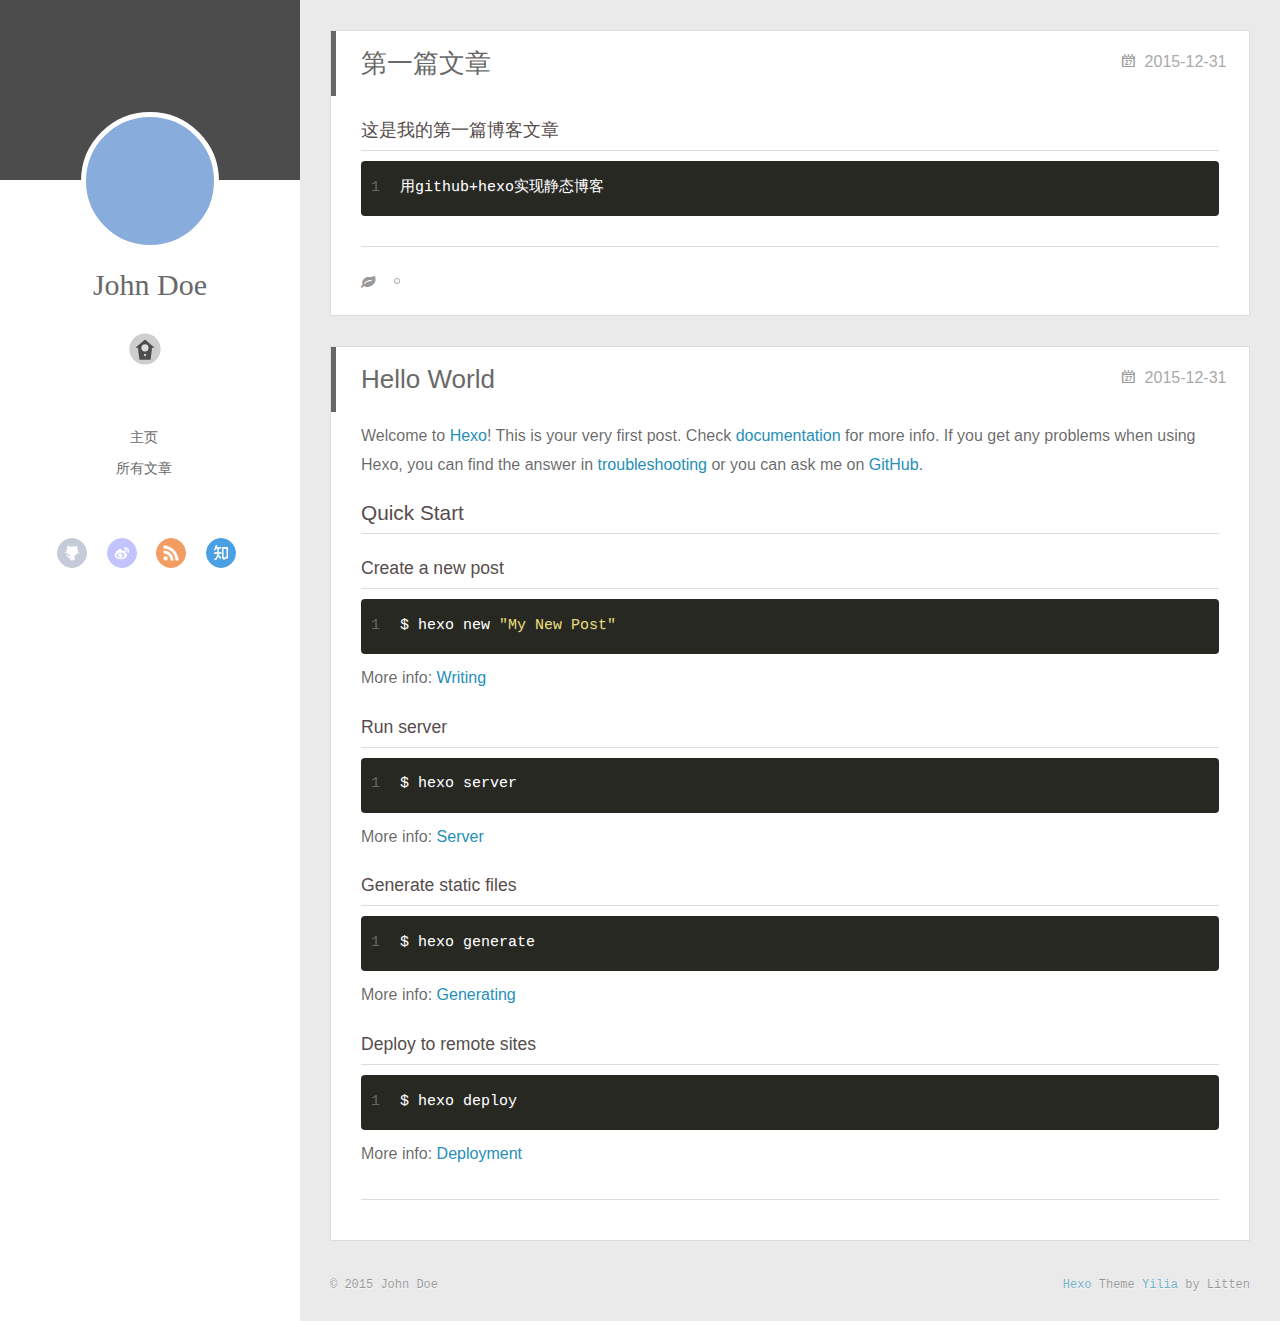
==== commit 88313d3c: "Site updated: 2015-12-31 17:30:09" ====
--- a/index.html
+++ b/index.html
@@ -1,203 +1,382 @@
-
- <!DOCTYPE HTML>
-<html >
+<!DOCTYPE html>
+<html>
 <head>
-  <meta charset="UTF-8">
-  
-    <title>Hexo</title>
-    <meta name="viewport" content="width=device-width, initial-scale=1,user-scalable=no">
-    
-    <meta name="author" content="John Doe">
-    
-    
-    
-    
-    
-    <link rel="icon" href="/img/favicon.ico">
-    
-    
-    <link rel="apple-touch-icon" href="/img/pacman.jpg">
-    <link rel="apple-touch-icon-precomposed" href="/img/pacman.jpg">
-    
-    <link rel="stylesheet" href="/css/style.css" type="text/css">
-    <link href="/css/hover.css" rel="stylesheet">
-    <link href="/css/bottom.css" rel="stylesheet">
+  <meta charset="utf-8">
+  
+  <meta http-equiv="X-UA-Compatible" content="IE=edge" >
+  <title>Hexo</title>
+  <meta name="viewport" content="width=device-width, initial-scale=1, maximum-scale=1">
+  <meta name="description">
+<meta property="og:type" content="website">
+<meta property="og:title" content="Hexo">
+<meta property="og:url" content="http://yoursite.com/index.html">
+<meta property="og:site_name" content="Hexo">
+<meta property="og:description">
+<meta name="twitter:card" content="summary">
+<meta name="twitter:title" content="Hexo">
+<meta name="twitter:description">
+  
+    <link rel="alternative" href="/atom.xml" title="Hexo" type="application/atom+xml">
+  
+  
+    <link rel="icon" href="/favicon.png">
+  
+  <link rel="stylesheet" href="/css/style.css" type="text/css">
 </head>
 
-  <body>
-    <header>
-      <div>
+<body>
+  <div id="container">
+    <div class="left-col">
+    <div class="overlay"></div>
+<div class="intrude-less">
+	<header id="header" class="inner">
+		<a href="/" class="profilepic">
+			
+			<img lazy-src="null" class="js-avatar">
+			
+		</a>
+
+		<hgroup>
+		  <h1 class="header-author"><a href="/">John Doe</a></h1>
+		</hgroup>
+
 		
-			<div id="imglogo">
-				<a rel="pulse" class="pulse" href="/"><img src="/img/pacman.png" alt="Hexo" title="Hexo"/></a>
+
+		
+			<div class="switch-btn">
+				<div class="icon">
+					<div class="icon-ctn">
+						<div class="icon-wrap icon-house" data-idx="0">
+							<div class="birdhouse"></div>
+							<div class="birdhouse_holes"></div>
+						</div>
+						<div class="icon-wrap icon-ribbon hide" data-idx="1">
+							<div class="ribbon"></div>
+						</div>
+						
+						<div class="icon-wrap icon-link hide" data-idx="2">
+							<div class="loopback_l"></div>
+							<div class="loopback_r"></div>
+						</div>
+						
+						
+						<div class="icon-wrap icon-me hide" data-idx="3">
+							<div class="user"></div>
+							<div class="shoulder"></div>
+						</div>
+						
+					</div>
+					
+				</div>
+				<div class="tips-box hide">
+					<div class="tips-arrow"></div>
+					<ul class="tips-inner">
+						<li>菜单</li>
+						<li>標籤</li>
+						
+						<li>友情链接</li>
+						
+						
+						<li>關於</li>
+						
+					</ul>
+				</div>
 			</div>
-			
-			<div id="textlogo">
-				<h1 class="site-name"><a rel="hover" class="hover" href="/" title="Hexo">Hexo</a></h1>
-				<h2 class="blog-motto"></a></h2>
+		
+
+		<div class="switch-area">
+			<div class="switch-wrap">
+				<section class="switch-part switch-part1">
+					<nav class="header-menu">
+						<ul>
+						
+							<li><a href="/">主页</a></li>
+				        
+							<li><a href="/archives">所有文章</a></li>
+				        
+						</ul>
+					</nav>
+					<nav class="header-nav">
+						<div class="social">
+							
+								<a class="github" target="_blank" href="/#" title="github">github</a>
+					        
+								<a class="weibo" target="_blank" href="/#" title="weibo">weibo</a>
+					        
+								<a class="rss" target="_blank" href="/#" title="rss">rss</a>
+					        
+								<a class="zhihu" target="_blank" href="/#" title="zhihu">zhihu</a>
+					        
+						</div>
+					</nav>
+				</section>
+				
+				
+				<section class="switch-part switch-part2">
+					<div class="widget tagcloud" id="js-tagcloud">
+						<a href="/tags/随笔/" style="font-size: 10px;">随笔</a>
+					</div>
+				</section>
+				
+				
+				
+				<section class="switch-part switch-part3">
+					<div id="js-friends">
+					
+			          <a target="_blank" class="main-nav-link switch-friends-link" href="http://localhost:4000/">奥巴马的博客</a>
+			        
+			          <a target="_blank" class="main-nav-link switch-friends-link" href="http://localhost:4000/">卡卡的美丽传说</a>
+			        
+			          <a target="_blank" class="main-nav-link switch-friends-link" href="http://localhost:4000/">本泽马的博客</a>
+			        
+			          <a target="_blank" class="main-nav-link switch-friends-link" href="http://localhost:4000/">吉格斯的博客</a>
+			        
+			          <a target="_blank" class="main-nav-link switch-friends-link" href="http://localhost:4000/">习大大大不同</a>
+			        
+			          <a target="_blank" class="main-nav-link switch-friends-link" href="http://localhost:4000/">托蒂的博客</a>
+			        
+			        </div>
+				</section>
+				
+
+				
+				
+				<section class="switch-part switch-part4">
+				
+					<div id="js-aboutme">我是谁，我从哪里来，我到哪里去？我就是我，是颜色不一样的吃货…</div>
+				</section>
+				
 			</div>
-			<div class="navbar"><a rel="buzz" class="buzz" href="#" title="菜單">
-			</a></div>
-			<nav class="animated">
+		</div>
+	</header>				
+</div>
+
+    </div>
+    <div class="mid-col">
+      <nav id="mobile-nav">
+  	<div class="overlay">
+  		<div class="slider-trigger"></div>
+  		<h1 class="header-author js-mobile-header hide">John Doe</h1>
+  	</div>
+	<div class="intrude-less">
+		<header id="header" class="inner">
+			<div class="profilepic">
+			
+				<img lazy-src="null" class="js-avatar">
+			
+			</div>
+			<hgroup>
+			  <h1 class="header-author">John Doe</h1>
+			</hgroup>
+			
+			<nav class="header-menu">
 				<ul>
-					<ul>
-					 
-						<li><a rel="wobble-top" class="wobble-top" href="/">Home</a></li>
+				
+					<li><a href="/">主页</a></li>
+		        
+					<li><a href="/archives">所有文章</a></li>
+		        
+		        <div class="clearfix"></div>
+				</ul>
+			</nav>
+			<nav class="header-nav">
+				<div class="social">
 					
-						<li><a rel="wobble-top" class="wobble-top" href="/archives">Menu</a></li>
-					
-						<li><a rel="wobble-top" class="wobble-top" href="/tags">Index</a></li>
-					
-						<li><a rel="wobble-top" class="wobble-top" href="/about">About</a></li>
-					
-				</ul>
-			</nav>			
+						<a class="github" target="_blank" href="/#" title="github">github</a>
+			        
+						<a class="weibo" target="_blank" href="/#" title="weibo">weibo</a>
+			        
+						<a class="rss" target="_blank" href="/#" title="rss">rss</a>
+			        
+						<a class="zhihu" target="_blank" href="/#" title="zhihu">zhihu</a>
+			        
+				</div>
+			</nav>
+		</header>				
+	</div>
+</nav>
+
+      <div class="body-wrap">
+  
+    <article id="post-second" class="article article-type-post" itemscope itemprop="blogPost">
+  
+    <div class="article-meta">
+      <a href="/2015/12/31/second/" class="article-date">
+  	<time datetime="2015-12-31T09:17:16.000Z" itemprop="datePublished">2015-12-31</time>
+</a>
+    </div>
+  
+  <div class="article-inner">
+    
+      <input type="hidden" class="isFancy" />
+    
+    
+      <header class="article-header">
+        
+  
+    <h1 itemprop="name">
+      <a class="article-title" href="/2015/12/31/second/">第一篇文章</a>
+    </h1>
+  
+
+      </header>
+      
+    
+    <div class="article-entry" itemprop="articleBody">
+      
+        <h3 id="u8FD9_u662F_u6211_u7684_u7B2C_u4E00_u7BC7_u535A_u5BA2_u6587_u7AE0"><a href="#u8FD9_u662F_u6211_u7684_u7B2C_u4E00_u7BC7_u535A_u5BA2_u6587_u7AE0" class="headerlink" title="这是我的第一篇博客文章"></a>这是我的第一篇博客文章</h3><figure class="highlight bash"><table><tr><td class="gutter"><pre><span class="line">1</span><br></pre></td><td class="code"><pre><span class="line">用github+hexo实现静态博客</span><br></pre></td></tr></table></figure>
+
+      
+    </div>
+    
+    <div class="article-info article-info-index">
+      
+      
+	<div class="article-tag tagcloud">
+		<ul class="article-tag-list"><li class="article-tag-list-item"><a class="article-tag-list-link" href="/tags/随笔/">随笔</a></li></ul>
+	</div>
+
+      
+
+      
+      <div class="clearfix"></div>
+    </div>
+    
+  </div>
+  
+</article>
+
+
+
+
+
+
+
+
+
+  
+    <article id="post-hello-world" class="article article-type-post" itemscope itemprop="blogPost">
+  
+    <div class="article-meta">
+      <a href="/2015/12/31/hello-world/" class="article-date">
+  	<time datetime="2015-12-31T09:03:28.000Z" itemprop="datePublished">2015-12-31</time>
+</a>
+    </div>
+  
+  <div class="article-inner">
+    
+      <input type="hidden" class="isFancy" />
+    
+    
+      <header class="article-header">
+        
+  
+    <h1 itemprop="name">
+      <a class="article-title" href="/2015/12/31/hello-world/">Hello World</a>
+    </h1>
+  
+
+      </header>
+      
+    
+    <div class="article-entry" itemprop="articleBody">
+      
+        <p>Welcome to <a href="http://hexo.io/" target="_blank" rel="external">Hexo</a>! This is your very first post. Check <a href="http://hexo.io/docs/" target="_blank" rel="external">documentation</a> for more info. If you get any problems when using Hexo, you can find the answer in <a href="http://hexo.io/docs/troubleshooting.html" target="_blank" rel="external">troubleshooting</a> or you can ask me on <a href="https://github.com/hexojs/hexo/issues" target="_blank" rel="external">GitHub</a>.</p>
+<h2 id="Quick_Start"><a href="#Quick_Start" class="headerlink" title="Quick Start"></a>Quick Start</h2><h3 id="Create_a_new_post"><a href="#Create_a_new_post" class="headerlink" title="Create a new post"></a>Create a new post</h3><figure class="highlight bash"><table><tr><td class="gutter"><pre><span class="line">1</span><br></pre></td><td class="code"><pre><span class="line">$ hexo new <span class="string">"My New Post"</span></span><br></pre></td></tr></table></figure>
+<p>More info: <a href="http://hexo.io/docs/writing.html" target="_blank" rel="external">Writing</a></p>
+<h3 id="Run_server"><a href="#Run_server" class="headerlink" title="Run server"></a>Run server</h3><figure class="highlight bash"><table><tr><td class="gutter"><pre><span class="line">1</span><br></pre></td><td class="code"><pre><span class="line">$ hexo server</span><br></pre></td></tr></table></figure>
+<p>More info: <a href="http://hexo.io/docs/server.html" target="_blank" rel="external">Server</a></p>
+<h3 id="Generate_static_files"><a href="#Generate_static_files" class="headerlink" title="Generate static files"></a>Generate static files</h3><figure class="highlight bash"><table><tr><td class="gutter"><pre><span class="line">1</span><br></pre></td><td class="code"><pre><span class="line">$ hexo generate</span><br></pre></td></tr></table></figure>
+<p>More info: <a href="http://hexo.io/docs/generating.html" target="_blank" rel="external">Generating</a></p>
+<h3 id="Deploy_to_remote_sites"><a href="#Deploy_to_remote_sites" class="headerlink" title="Deploy to remote sites"></a>Deploy to remote sites</h3><figure class="highlight bash"><table><tr><td class="gutter"><pre><span class="line">1</span><br></pre></td><td class="code"><pre><span class="line">$ hexo deploy</span><br></pre></td></tr></table></figure>
+<p>More info: <a href="http://hexo.io/docs/deployment.html" target="_blank" rel="external">Deployment</a></p>
+
+      
+    </div>
+    
+    <div class="article-info article-info-index">
+      
+      
+      
+
+      
+      <div class="clearfix"></div>
+    </div>
+    
+  </div>
+  
+</article>
+
+
+
+
+
+
+
+
+
+  
+  
 </div>
-
-    </header>
-    <div id="container">
-      <div id="main">
-
-  <section class="post" itemscope itemprop="blogPost">
-  
-    <a rel="sink" class="sink" href="/2015/12/31/My-New-Post/" title="第一篇博客" itemprop="url">
-  
-    <h1 itemprop="name">第一篇博客</h1>
-    
-     
-           <p rel="wobble-bottom" class="wobble-bottom" itemprop="description" ></p>
-        
-    
-    <time datetime="2015-12-31T08:00:32.000Z" itemprop="datePublished">2015-12-31</time>
-  </a>
-</section>
-
-
-  <section class="post" itemscope itemprop="blogPost">
-  
-    <a rel="sink" class="sink" href="/2015/12/31/hello-world/" title="Hello World" itemprop="url">
-  
-    <h1 itemprop="name">Hello World</h1>
-    
-     
-           <p rel="wobble-bottom" class="wobble-bottom" itemprop="description" >Welcome to Hexo! This is your very first post. Check documentation for more info. If you get any problems when using Hexo, you can find the </p>
-        
-    
-    <time datetime="2015-12-31T07:55:54.214Z" itemprop="datePublished">2015-12-31</time>
-  </a>
-</section>
-
-
-
-</div>
-      <div class="openaside"><a class="navbutton" href="#" title="顯示側邊欄"></a></div>
-
-<div id="asidepart">
-<div class="closeaside"><a class="closebutton" href="#" title="隱藏側邊欄"></a></div>
-<aside class="clearfix">
-
-  
-
-
-  <div class="linkslist">
-<h3 rel="grow" class="grow asidetitle">友情链接</h3>
-<ul class="entry">
-<li><a rel="grow" class="grow" href="http://blog.jobbole.com" title="伯乐在线">伯乐在线</a></li>
-</ul>
-</div>
-
-
-  
-
-  <div class="rsspart">
-	<a href="null" target="_blank" title="rss">RSS 訂閱</a>
-</div>
-
-  
-  <div class="archiveslist">
-    <p class="asidetitle"><a href="/archives">歸檔</a></p>
-      <ul class="archive-list"><li class="archive-list-item"><a class="archive-list-link" href="/archives/2015/12/">December 2015</a><span class="archive-list-count">2</span></li></ul>
+      <footer id="footer">
+  <div class="outer">
+    <div id="footer-info">
+    	<div class="footer-left">
+    		&copy; 2015 John Doe
+    	</div>
+      	<div class="footer-right">
+      		<a href="http://hexo.io/" target="_blank">Hexo</a>  Theme <a href="https://github.com/litten/hexo-theme-yilia" target="_blank">Yilia</a> by Litten
+      	</div>
+    </div>
   </div>
-
-
-  
-
-</aside>
-</div>
-    </div>
-    <footer><div id="footer" >
-	
-	<div class="line">
-		<span></span>
-		<div class="author"></div>
-	</div>
-	
-	
-	<div class="social-font" class="clearfix">
-		
-		
-		
-		
-	</div>
-		<p class="copyright">Powered by <a rel="float-shadow" class="float-shadow" href="http://zespia.tw/hexo/" target="_blank" title="hexo">Hexo</a> and Theme by <a class="box-shadow-inset"href="https://github.com/uruir/pacmanhover" target="_blank" title="Pacman">PacmanHover</a> © 2015 
-		
-		
-		<a class="wobble-horizontal" rel="wobble-horizontal" href="http://yoursite.com" target="_blank" title="John Doe">John Doe</a>
-		
-		</p>
-</div>
 </footer>
-    <script src="/js/jquery-2.0.3.min.js"></script>
-<script type="text/javascript">
-$(document).ready(function(){ 
-  $('.navbar').click(function(){
-    $('header nav').toggleClass('shownav');
-  });
-  var myWidth = 0;
-  function getSize(){
-    if( typeof( window.innerWidth ) == 'number' ) {
-      myWidth = window.innerWidth;
-    } else if( document.documentElement && document.documentElement.clientWidth) {
-      myWidth = document.documentElement.clientWidth;
-    };
-  };
-  var m = $('#main'),
-      a = $('#asidepart'),
-      c = $('.closeaside'),
-      o = $('.openaside');
-  $(window).resize(function(){
-    getSize(); 
-    if (myWidth >= 1024) {
-      $('header nav').removeClass('shownav');
-    }else
-    {
-      m.removeClass('moveMain');
-      a.css('display', 'block').removeClass('fadeOut');
-      o.css('display', 'none');
-        
+    </div>
+    
+  <link rel="stylesheet" href="/fancybox/jquery.fancybox.css" type="text/css">
+
+
+<script>
+	var yiliaConfig = {
+		fancybox: true,
+		mathjax: true,
+		animate: true,
+		isHome: true,
+		isPost: false,
+		isArchive: false,
+		isTag: false,
+		isCategory: false,
+		open_in_new: false
+	}
+</script>
+<script src="http://7.url.cn/edu/jslib/comb/require-2.1.6,jquery-1.9.1.min.js" type="text/javascript"></script>
+<script src="/js/main.js" type="text/javascript"></script>
+
+
+
+
+
+
+<script type="text/x-mathjax-config">
+MathJax.Hub.Config({
+    tex2jax: {
+        inlineMath: [ ['$','$'], ["\\(","\\)"]  ],
+        processEscapes: true,
+        skipTags: ['script', 'noscript', 'style', 'textarea', 'pre', 'code']
     }
-  });
-  c.click(function(){
-    a.addClass('fadeOut').css('display', 'none');
-    o.css('display', 'block').addClass('fadeIn');
-    m.addClass('moveMain');
-  });
-  o.click(function(){
-    o.css('display', 'none').removeClass('beforeFadeIn');
-    a.css('display', 'block').removeClass('fadeOut').addClass('fadeIn');      
-    m.removeClass('moveMain');
-  });
-  $(window).scroll(function(){
-    o.css("top",Math.max(80,260-$(this).scrollTop()));
-  });
+});
+
+MathJax.Hub.Queue(function() {
+    var all = MathJax.Hub.getAllJax(), i;
+    for(i=0; i < all.length; i += 1) {
+        all[i].SourceElement().parentNode.className += ' has-jax';                 
+    }       
 });
 </script>
 
-
-
-
-
-
-
-  </body>
- </html>
+<script type="text/javascript" src="http://cdn.mathjax.org/mathjax/latest/MathJax.js?config=TeX-AMS-MML_HTMLorMML">
+</script>
+
+
+  </div>
+</body>
+</html>--- a/css/style.css
+++ b/css/style.css
@@ -1,3 +1,21 @@
+body {
+  width: 100%;
+}
+body:before,
+body:after {
+  content: "";
+  display: table;
+}
+body:after {
+  clear: both;
+}
+@font-face {
+  font-family: 'FontAwesome';
+  src: url("fonts/fontawesome-webfont.eot");
+  src: url("fonts/fontawesome-webfont.eot?#iefix") format("embedded-opentype"), url("fonts/fontawesome-webfont.woff") format("woff"), url("fonts/fontawesome-webfont.ttf") format("truetype"), url("fonts/fontawesome-webfont.svgz#FontAwesomeRegular") format("svg"), url("fonts/fontawesome-webfont.svg#FontAwesomeRegular") format("svg");
+  font-weight: normal;
+  font-style: normal;
+}
 html,
 body,
 div,
@@ -89,74 +107,12 @@
 a img {
   border: none;
 }
-/* custom Font*/
-@font-face {
-  font-family: "sans-serif";
-  font-weight: normal;
-  font-style: normal;
-  src: url("../font/coveredbyyourgrace-webfont.eot");
-  src: url("../font/coveredbyyourgrace-webfont.eot?#iefix") format('embedded-opentype'), url("../font/coveredbyyourgrace-webfont.svg#sans-serif") format('svg'), url("../font/coveredbyyourgrace-webfont.woff") format('woff'), url("../font/coveredbyyourgrace-webfont.ttf") format('truetype');
-}
-/* icon Font */
-@font-face {
-  font-family: "FontAwesome";
-  font-style: normal;
-  font-weight: normal;
-  src: url("../font/fontawesome-webfont.eot?v=#4.0.3");
-  src: url("../font/fontawesome-webfont.eot?#iefix&v=#4.0.3") format("embedded-opentype"), url("../font/fontawesome-webfont.woff?v=#4.0.3") format("woff"), url("../font/fontawesome-webfont.ttf?v=#4.0.3") format("truetype"), url("../font/fontawesome-webfont.svg#fontawesomeregular?v=#4.0.3") format("svg");
-}
-/* Public style */
-* {
-  -webkit-margin-before: 0;
-  -webkit-margin-after: 0;
-}
-body {
-  background: #fed;
-  font-family: "Helvetica Neue", "Helvetica", "Microsoft YaHei", "WenQuanYi Micro Hei", Arial, sans-serif;
-  font-size: 100%;
-  color: #fe642e;
-  line-height: 1.3;
-}
-small {
-  font-size: 80%;
-}
-sub,
-sup {
-  font-size: 75%;
-  line-height: 0;
-  position: relative;
-  vertical-align: baseline;
-}
-sup {
-  top: -0.5em;
-  padding-left: 0.3em;
-}
-sub {
-  bottom: -0.25em;
-}
-a {
-  text-decoration: none;
-  color: #f00;
-}
-a:hover,
-a:focus {
-  outline: 0;
-  text-decoration: none;
-  -webkit-transition: color 0.25s, background 0.5s;
-  -moz-transition: color 0.25s, background 0.5s;
-  -o-transition: color 0.25s, background 0.5s;
-  -ms-transition: color 0.25s, background 0.5s;
-  transition: color 0.25s, background 0.5s;
-}
-a:hover:before {
-  -webkit-transition: color 0.25s, background 0.5s;
-  -moz-transition: color 0.25s, background 0.5s;
-  -o-transition: color 0.25s, background 0.5s;
-  -ms-transition: color 0.25s, background 0.5s;
-  transition: color 0.25s, background 0.5s;
-}
-input:focus {
-  outline: none;
+ol {
+  list-style: decimal;
+  padding-left: 20px;
+}
+ul {
+  list-style: none;
 }
 input,
 button {
@@ -168,1836 +124,2171 @@
   border: 0;
   padding: 0;
 }
-h1 {
-  font-size: 1.8em;
-}
-.fa {
-  display: inline-block;
+@font-face {
   font-family: FontAwesome;
   font-style: normal;
   font-weight: normal;
-  line-height: 1;
-  -webkit-font-smoothing: antialiased;
-  -moz-osx-font-smoothing: grayscale;
+  src: url("fonts/fontawesome-webfont.eot?v=#4.0.3");
+  src: url("fonts/fontawesome-webfont.eot?#iefix&v=#4.0.3") format("embedded-opentype"), url("fonts/fontawesome-webfont.woff?v=#4.0.3") format("woff"), url("fonts/fontawesome-webfont.ttf?v=#4.0.3") format("truetype"), url("fonts/fontawesome-webfont.svg#fontawesomeregular?v=#4.0.3") format("svg");
+}
+html,
+body,
+#container {
+  height: 100%;
+}
+body {
+  font-family: "微软雅黑", "HelveticaNeue-Light", "Helvetica Neue Light", "Helvetica Neue", Helvetica, Arial, sans-serif;
+  font-size: 16px;
+  background: #fff;
+  color: rgba(0,0,0,0.6);
+  -webkit-overflow-scrolling: touch;
+}
+h1,
+h2,
+h3 {
+  display: block;
+}
+h1 {
+  font-size: 1.5em;
+}
+h2 {
+  font-size: 1.3em;
+}
+h3 {
+  font-size: 1.1em;
+}
+h4,
+h5,
+h6 {
+  font-size: 1em;
+}
+a {
+  text-decoration: none;
+  outline-width: 0;
+  color: #258fb8;
+  outline: none;
+}
+.alignleft {
+  float: left;
+}
+.alignright {
+  float: right;
 }
 .clearfix {
-  zoom: 1;
-}
-.clearfix:before,
+  *zoom: 1;
+}
 .clearfix:after {
   content: "";
   display: table;
-}
-.clearfix:after {
   clear: both;
 }
-::-webkit-input-placeholder {
+.inner {
+  width: 1000px;
+  margin: 0 auto;
+}
+.hide {
+  display: none;
+}
+@media screen and (max-width: 1040px) {
+  .inner {
+    width: 100%;
+  }
+}
+#container {
+  position: relative;
+  min-height: 100%;
+}
+#container #mobile-nav {
+  display: none;
+}
+#container #mobile-nav .overlay {
+  height: 110px;
+  position: absolute;
+  width: 100%;
+  background: #4d4d4d;
+}
+#container #mobile-nav .overlay.fixed {
+  position: fixed;
+  height: 42px;
+  z-index: 99;
+}
+#container #mobile-nav #header {
+  padding: 10px 0 0 0;
+}
+#container #mobile-nav #header .profilepic {
+  display: block;
+  position: relative;
+  z-index: 100;
+}
+#container #mobile-nav #header .header-menu {
+  height: auto;
+  margin: 10px;
+}
+#container #mobile-nav #header .header-menu ul {
+  text-align: center;
+  cursor: default;
+}
+#container #mobile-nav #header .header-menu li {
+  display: inline-block;
+  margin: 3px;
+}
+#container .left-col {
+  background: #fff;
+  width: 300px;
+  position: fixed;
+  opacity: 1;
+  -webkit-transition: all 0.2s ease-in;
+  -moz-transition: all 0.2s ease-in;
+  -ms-transition: all 0.2s ease-in;
+  transition: all 0.2s ease-in;
+  height: 100%;
+}
+#container .left-col .overlay {
+  width: 100%;
+  height: 180px;
+  background-color: #000;
+  position: absolute;
+  opacity: 0.7;
+}
+#container .left-col .intrude-less {
+  width: 76%;
+  text-align: center;
+  margin: 112px auto 0;
+}
+#container .mid-col {
+  position: absolute;
+  right: 0;
+  min-height: 100%;
+  background: #eaeaea;
+  left: 300px;
+  width: auto;
+}
+@media screen and (max-width: 800px) {
+  #container .left-col {
+    display: none;
+  }
+  #container .mid-col {
+    left: 0;
+  }
+  #container #header .header-nav {
+    position: relative;
+  }
+  #container .header-author.fixed {
+    position: fixed;
+    top: -13px;
+    width: 100%;
+    color: #ddd;
+  }
+  #container .overlay .slider-trigger {
+    position: absolute;
+    z-index: 101;
+    bottom: 0;
+    left: 0;
+    width: 42px;
+    height: 42px;
+  }
+  #container .overlay .slider-trigger:hover {
+    background: #444;
+  }
+  #container .overlay .slider-trigger:before {
+    color: #ddd;
+    content: "\f00b";
+    font: 16px FontAwesome;
+    width: 16px;
+    height: 16px;
+    margin-left: 9px;
+    margin-top: 14px;
+    display: block;
+  }
+  #container .article-header {
+    border-left: none;
+    padding: 0;
+    border-bottom: 1px dotted #ddd;
+  }
+  #container .article-header h1 {
+    margin-bottom: 10px;
+  }
+  #container .header-subtitle {
+    padding: 0 24px;
+  }
+  #container .article-info-index.article-info {
+    padding-top: 10px;
+    margin: 0;
+    border-top: 1px solid #ddd;
+  }
+  #container .article-info-post.article-info {
+    margin: 0;
+    padding-top: 10px;
+    border: none;
+  }
+  #container .article-more-link a {
+    float: right;
+  }
+  #container #viewer-box .viewer-box-l {
+    font-size: 14px;
+  }
+  #container .article {
+    padding: 10px;
+    margin: 10px;
+    font-size: 14px;
+  }
+  #container .article .article-entry {
+    padding-left: 0;
+    padding-right: 0;
+    padding-top: 10px;
+  }
+  #container .article .article-title {
+    font-size: 18px;
+    max-width: 185px;
+    display: block;
+    margin: 0;
+  }
+  #container .article .article-meta {
+    width: auto;
+    height: 30px;
+    margin-top: -5px;
+    position: ralative;
+  }
+  #container .article .article-meta .article-date {
+    font-size: 12px;
+    -webkit-border-radius: 0;
+    border-radius: 0;
+    color: #666;
+    background: none;
+    height: auto;
+    padding: 0;
+    margin: 0;
+    width: 100%;
+    text-align: left;
+    margin-left: 10px;
+  }
+  #container .article .article-meta .article-date time {
+    width: auto;
+    float: right;
+    margin-right: 10px;
+  }
+  #container .article .article-meta .article-tag-list {
+    margin-top: 7px;
+    position: absolute;
+    right: 10px;
+    top: 0;
+  }
+  #container .article .article-meta .article-tag-list:before {
+    float: left;
+    margin-top: 1px;
+    left: 0;
+  }
+  #container .article .article-meta .article-tag-list .article-tag-list-item {
+    float: left;
+    padding-left: 0;
+    width: auto;
+    max-width: 83px;
+  }
+  #container .article .article-meta .article-category {
+    margin-top: 7px;
+    position: absolute;
+    right: 10px;
+    top: -30px;
+  }
+  #container .article .article-meta .article-category:before {
+    float: left;
+    margin-top: 1px;
+    left: 15px;
+  }
+  #container .article .article-meta .article-category .article-category-link {
+    max-width: 83px;
+    width: auto;
+    padding-left: 10px;
+  }
+  #container .article .article-nav-link-wrap {
+    margin: 5px 0;
+  }
+  #container .article .article-nav-link-wrap strong {
+    float: left;
+    margin-right: 5px;
+  }
+  #container .article #article-nav-older {
+    float: none;
+    display: block;
+  }
+  #container .share {
+    padding: 3px 10px;
+  }
+  #container .duoshuo {
+    padding: 0 13px;
+  }
+  #container #disqus_thread {
+    padding: 0 13px;
+  }
+  #container #mobile-nav {
+    display: block;
+  }
+  #container #page-nav .extend {
+    opacity: 1;
+  }
+  #container .instagram .open-ins {
+    left: 2px;
+    top: -30px;
+    color: #aaa;
+  }
+  #container .info-on-right {
+    float: initial;
+  }
+  #container .archives-wrap {
+    margin: 10px 10px 0px;
+    padding: 10px;
+  }
+  #container .archives-wrap .archive-article-title {
+    font-size: 14px;
+  }
+  #container .archives-wrap .archive-year-wrap {
+    position: relative;
+    padding: 0 0 0 0;
+  }
+  #container .archives-wrap .archive-year-wrap a {
+    padding: 0 0 0 0;
+  }
+  #container .archives-wrap .article-meta .archive-article-date {
+    font-size: 12px;
+    margin-right: 10px;
+    margin-top: -5px;
+  }
+  #container .archives-wrap .article-meta .article-tag-list-link {
+    font-size: 12px;
+  }
+  #container .archives .archive-article {
+    padding: 10px 0;
+    margin-left: 0;
+  }
+  #container #footer .footer-left {
+    float: initial;
+    margin-bottom: 10px;
+  }
+  #container #footer .footer-right {
+    float: initial;
+  }
+}
+.header-author {
+  text-align: center;
+  margin: 0.67em 0;
+  font-family: Roboto, "Roboto", serif;
+  font-size: 30px;
+  -webkit-transition: 0.3s;
+  -moz-transition: 0.3s;
+  -ms-transition: 0.3s;
+  transition: 0.3s;
+}
+#header {
+  width: 100%;
+}
+#header a {
+  color: #696969;
+}
+#header a:hover {
+  color: #b0a0aa;
+}
+#header .profilepic {
+  text-align: center;
+  display: block;
+  border: 5px solid #fff;
+  -webkit-border-radius: 300px;
+  border-radius: 300px;
+  width: 128px;
+  height: 128px;
+  margin: 0 auto;
+  position: relative;
+  overflow: hidden;
+  background: #88acdb;
+  -webkit-transition: all 0.2s ease-in;
+  display: -webkit-box;
+  -webkit-box-orient: horizontal;
+  -webkit-box-pack: center;
+  -webkit-box-align: center;
+  text-align: center;
+}
+#header .profilepic img {
+  width: 20%;
+  height: 20%;
+  -webkit-border-radius: 300px;
+  border-radius: 300px;
+  opacity: 0;
+  -webkit-transition: all 0.2s ease-in;
+}
+#header .profilepic img.show {
+  width: 100%;
+  height: 100%;
+  opacity: 1;
+}
+#header .header-subtitle {
+  text-align: center;
+  color: #999;
+  font-size: 14px;
+  line-height: 25px;
+  overflow: hidden;
+  text-overflow: ellipsis;
+  display: -webkit-box;
+  -webkit-line-clamp: 2;
+  -webkit-box-orient: vertical;
+}
+#header .header-menu {
+  font-weight: 300;
+  line-height: 31px;
+  cursor: pointer;
+  text-transform: uppercase;
+  float: none;
+  min-height: 150px;
+  margin-left: -12px;
+  text-align: center;
+  display: -webkit-box;
+  -webkit-box-orient: horizontal;
+  -webkit-box-pack: center;
+  -webkit-box-align: center;
+}
+#header .header-menu li {
+  cursor: default;
+}
+#header .header-menu li a {
+  font-size: 14px;
+  min-width: 300px;
+}
+#header .switch-area {
+  position: relative;
+  width: 100%;
+  overflow: hidden;
+  min-height: 500px;
+  font-size: 14px;
+}
+#header .switch-area .switch-wrap {
+  -webkit-transition: -webkit-transform 0.3s ease-in;
+  -moz-transition: -moz-transform 0.3s ease-in;
+  -ms-transition: -ms-transform 0.3s ease-in;
+  transition: transform 0.3s ease-in;
+  position: relative;
+}
+#header .turn-left {
+  -webkit-transform: translate(-100%, 0);
+  -moz-transform: translate(-100%, 0);
+  -ms-transform: translate(-100%, 0);
+  transform: translate(-100%, 0);
+}
+#header .header-nav {
+  width: 100%;
+  position: absolute;
+  -webkit-transition: -webkit-transform 0.3s ease-in;
+  -moz-transition: -moz-transform 0.3s ease-in;
+  -ms-transition: -ms-transform 0.3s ease-in;
+  transition: transform 0.3s ease-in;
+}
+#header .header-nav .social {
+  margin-right: 15px;
+  margin-top: 10px;
+  text-align: center;
+}
+#header .header-nav .social a {
+  -webkit-border-radius: 50%;
+  border-radius: 50%;
+  display: -moz-inline-stack;
+  display: inline-block;
+  vertical-align: middle;
+  *vertical-align: auto;
+  zoom: 1;
+  *display: inline;
+  text-indent: -9999px;
+  margin: 0 8px 15px 8px;
+  opacity: 0.7;
+  width: 28px;
+  height: 28px;
+  -webkit-transition: 0.3s;
+  -moz-transition: 0.3s;
+  -ms-transition: 0.3s;
+  transition: 0.3s;
+}
+#header .header-nav .social a:hover {
+  opacity: 1;
+}
+#header .header-nav .social a:last-of-type {
+  margin-right: 0;
+}
+#header .header-nav .social a.weibo {
+  background: url("/img/weibo.png") center no-repeat #aaf;
+  border: 1px solid #aaf;
+}
+#header .header-nav .social a.weibo:hover {
+  border: 1px solid #aaf;
+}
+#header .header-nav .social a.rss {
+  background: url("/img/rss.png") center no-repeat #ef7522;
+  border: 1px solid #ef7522;
+}
+#header .header-nav .social a.rss:hover {
+  border: 1px solid #cf5d0f;
+}
+#header .header-nav .social a.github {
+  background: url("/img/github.png") center no-repeat #afb6ca;
+  border: 1px solid #afb6ca;
+}
+#header .header-nav .social a.github:hover {
+  border: 1px solid #909ab6;
+}
+#header .header-nav .social a.facebook {
+  background: url("/img/facebook.png") center no-repeat #3b5998;
+  border: 1px solid #3b5998;
+}
+#header .header-nav .social a.facebook:hover {
+  border: 1px solid #2d4373;
+}
+#header .header-nav .social a.google {
+  background: url("/img/google.png") center no-repeat #c83d20;
+  border: 1px solid #c83d20;
+}
+#header .header-nav .social a.google:hover {
+  border: 1px solid #9c3019;
+}
+#header .header-nav .social a.twitter {
+  background: url("/img/twitter.png") center no-repeat #55cff8;
+  border: 1px solid #55cff8;
+}
+#header .header-nav .social a.twitter:hover {
+  border: 1px solid #24c1f6;
+}
+#header .header-nav .social a.linkedin {
+  background: url("/img/linkedin.png") center no-repeat #005a87;
+  border: 1px solid #005a87;
+}
+#header .header-nav .social a.linkedin:hover {
+  border: 1px solid #006b98;
+}
+#header .header-nav .social a.zhihu {
+  background: url("/img/zhihu.png") center no-repeat #0078d8;
+  border: 1px solid #0078d8;
+}
+#header .header-nav .social a.zhihu:hover {
+  border: 1px solid #0078d8;
+}
+#header .header-nav .social a.douban {
+  background: url("/img/douban.png") center no-repeat #06c611;
+  border: 1px solid #06c611;
+}
+#header .header-nav .social a.douban:hover {
+  border: 1px solid #06c611;
+}
+#header .header-nav .social a.mail {
+  background: url("/img/mail.png") center no-repeat #005a87;
+  border: 1px solid #005a87;
+}
+#header .header-nav .social a.mail:hover {
+  border: 1px solid #006b98;
+}
+#header .switch-part {
+  width: 100%;
+  position: absolute;
+}
+#header .switch-part1 {
+  left: 0;
+}
+#header .switch-part2 {
+  left: 100%;
+  top: 20px;
+  overlay-x: hidden;
+  overflow-y: auto;
+  max-height: 200px;
+}
+#header .switch-part3 {
+  left: 200%;
+  line-height: 30px;
+}
+#header .switch-part3 .switch-friends-link {
+  margin-right: 9px;
+  -webkit-border-radius: 3px;
+  border-radius: 3px;
+  padding: 5px;
+}
+#header .switch-part3 .switch-friends-link:hover {
+  background: #88acdb;
   color: #fff;
-  padding: 2px 0 0 4px;
-}
-::-moz-placeholder {
-  color: #fff;
-  padding: 2px 0 0 4px;
-}
-:-ms-input-placeholder {
-  color: #fff;
-  padding: 2px 0 0 4px;
-}
-::-webkit-input-placeholder::before {
-  font-family: "FontAwesome";
-  -webkit-font-smoothing: antialiased;
-  -moz-osx-font-smoothing: grayscale;
-  content: "\f002";
-  padding-right: 4px;
-}
-::-moz-placeholder:before {
-  font-family: "FontAwesome";
-  -webkit-font-smoothing: antialiased;
-  -moz-osx-font-smoothing: grayscale;
-  content: "\f002";
-  padding-right: 4px;
-}
-:-ms-input-placeholder::before {
-  font-family: "FontAwesome";
-  -webkit-font-smoothing: antialiased;
-  -moz-osx-font-smoothing: grayscale;
-  content: "\f002";
-  padding-right: 4px;
-}
-input[type="search"]::-webkit-search-cancel-button,
-input[type="search"]::-webkit-search-decoration {
-  -webkit-appearance: none;
-}
-::-webkit-search-cancel-button:after {
-  font-family: "FontAwesome";
-  -webkit-font-smoothing: antialiased;
-  -moz-osx-font-smoothing: grayscale;
-  content: '\f00d';
-  color: #fff;
-  padding-right: 4px;
-}
-/* css3 animate */
-.animated {
-  -webkit-animation-fill-mode: both;
-  -moz-animation-fill-mode: both;
-  -o-animation-fill-mode: both;
-  -ms-animation-fill-mode: both;
-  animation-fill-mode: both;
-  -webkit-animation-duration: 1s;
-  -moz-animation-duration: 1s;
-  -o-animation-duration: 1s;
-  -ms-animation-duration: 1s;
-  animation-duration: 1s;
-}
-@-webkit-keyframes fadeIn {
+}
+#header .switch-part4 {
+  left: 300%;
+  text-align: left;
+  line-height: 30px;
+}
+.duoshuo {
+  padding: 0 40px;
+}
+#disqus_thread {
+  padding: 0 40px;
+}
+.archives-wrap {
+  position: relative;
+  margin: 0 30px;
+  padding-right: 60px;
+  border-bottom: 1px solid #eee;
+  background: #fff;
+}
+.archives-wrap:first-child {
+  margin-top: 30px;
+}
+.archives-wrap:last-child {
+  margin-bottom: 80px;
+}
+.archives-wrap .archive-year-wrap {
+  line-height: 35px;
+  width: 200px;
+  position: absolute;
+  padding-top: 15px;
+  font-size: 1.8em;
+}
+.archives-wrap .archive-year-wrap a {
+  color: #666;
+  font-weight: bold;
+  padding-left: 48px;
+}
+.archives {
+  position: relative;
+}
+.archives .article-info {
+  border: none;
+}
+.archives .archive-article {
+  margin-left: 200px;
+  padding: 20px 0;
+  border-bottom: 1px solid #eee;
+  border-top: 1px solid #fff;
+  position: relative;
+}
+.archives .archive-article:first-child {
+  border-top: none;
+}
+.archives .archive-article:last-child {
+  border-bottom: none;
+}
+.archives .archive-article-title {
+  font-size: 16px;
+  color: #333;
+  -webkit-transition: color 0.3s;
+  -moz-transition: color 0.3s;
+  -ms-transition: color 0.3s;
+  transition: color 0.3s;
+}
+.archives .archive-article-title:hover {
+  color: #657b83;
+}
+.archives .archive-article-title span {
+  display: block;
+  color: #a8a8a8;
+  font-size: 12px;
+  line-height: 14px;
+  height: 7px;
+  padding-left: 2px;
+}
+.archives .archive-article-title span:before {
+  display: inline-block;
+  content: "“";
+  font-family: serif;
+  font-size: 30px;
+  float: left;
+  margin: 4px 4px 0 -12px;
+  color: #c8c8c8;
+}
+.archive-article-inner .archive-article-header {
+  position: relative;
+}
+.archive-article-inner .article-meta {
+  position: relative;
+  float: right;
+  margin-top: -10px;
+  color: #555;
+  background: none;
+  text-align: right;
+  width: auto;
+}
+.archive-article-inner .article-meta .article-date time {
+  color: #aaa;
+}
+.archive-article-inner .article-meta .archive-article-date,
+.archive-article-inner .article-meta .article-tag-list {
+  margin-right: 30px;
+  display: -moz-inline-stack;
+  display: inline-block;
+  vertical-align: middle;
+  zoom: 1;
+  color: #666;
+  font-size: 14px;
+}
+.archive-article-inner .article-meta .archive-article-date {
+  cursor: default;
+  font-size: 12px;
+  margin-bottom: 5px;
+  margin-top: -10px;
+}
+.archive-article-inner .article-meta .archive-article-date time:before {
+  content: "\f073";
+  color: #999;
+  position: relative;
+  margin-right: 10px;
+  font: 16px FontAwesome;
+}
+.archive-article-inner .article-meta .article-category:before {
+  float: left;
+  margin-top: 1px;
+  left: 15px;
+}
+.archive-article-inner .article-meta .article-category .article-category-link {
+  width: auto;
+  max-width: 83px;
+  padding-left: 10px;
+}
+.archive-article-inner .article-meta .article-tag-list {
+  margin-top: 0px;
+}
+.archive-article-inner .article-meta .article-tag-list:before {
+  left: 15px;
+}
+.archive-article-inner .article-meta .article-tag-list .article-tag-list-item {
+  display: inline-block;
+  width: auto;
+  max-width: 83px;
+  padding-left: 8px;
+  font-size: 12px;
+}
+.body-wrap {
+  margin-bottom: 80px;
+}
+.article {
+  margin: 30px;
+  position: relative;
+  border: 1px solid #ddd;
+  background: #fff;
+  -webkit-transition: all 0.2s ease-in;
+}
+.article.show {
+  visibility: visible;
+  -webkit-animation: cd-bounce-1 0.6s;
+  -moz-animation: cd-bounce-1 0.6s;
+  -webkit-animation: cd-bounce-1 0.6s;
+  -moz-animation: cd-bounce-1 0.6s;
+  -ms-animation: cd-bounce-1 0.6s;
+  animation: cd-bounce-1 0.6s;
+}
+.article.hidden {
+  visibility: hidden;
+}
+.article img {
+  max-width: 100%;
+}
+@-webkit-keyframes cd-bounce-1 {
   0% {
     opacity: 0;
-    -ms-filter: "progid:DXImageTransform.Microsoft.Alpha(Opacity=0)";
-    filter: alpha(opacity=0);
+    -webkit-transform: scale(1);
+  }
+  60% {
+    opacity: 1;
+    -webkit-transform: scale(1.01);
   }
   100% {
-    opacity: 1;
-    -ms-filter: none;
-    filter: none;
-  }
-}
-.fadeIn {
-  -webkit-animation-name: fadeIn;
-  -moz-animation-name: fadeIn;
-  -o-animation-name: fadeIn;
-  -ms-animation-name: fadeIn;
-  animation-name: fadeIn;
-}
-.fadeOut {
-  -webkit-animation-name: fadeOut;
-  -moz-animation-name: fadeOut;
-  -o-animation-name: fadeOut;
-  -ms-animation-name: fadeOut;
-  animation-name: fadeOut;
-}
-@-moz-keyframes fadeInDown {
+    -webkit-transform: scale(1);
+  }
+}
+@-moz-keyframes cd-bounce-1 {
   0% {
     opacity: 0;
-    -ms-filter: "progid:DXImageTransform.Microsoft.Alpha(Opacity=0)";
-    filter: alpha(opacity=0);
-    -webkit-transform: translateY(-20px);
-    -moz-transform: translateY(-20px);
-    -o-transform: translateY(-20px);
-    -ms-transform: translateY(-20px);
-    transform: translateY(-20px);
+    -moz-transform: scale(1);
+  }
+  60% {
+    opacity: 1;
+    -moz-transform: scale(1.01);
   }
   100% {
-    opacity: 1;
-    -ms-filter: none;
-    filter: none;
-    -webkit-transform: translateY(0);
-    -moz-transform: translateY(0);
-    -o-transform: translateY(0);
-    -ms-transform: translateY(0);
-    transform: translateY(0);
-  }
-}
-@-webkit-keyframes fadeInDown {
+    -moz-transform: scale(1);
+  }
+}
+.article-index {
+  margin-left: 200px;
+  padding: 15px 0;
+  margin-right: 75px;
+}
+.article-index .brief {
+  display: block;
+  color: #a8a8a8;
+  font-size: 12px;
+  line-height: 14px;
+  height: 7px;
+  padding-left: 2px;
+}
+.article-index .brief:before {
+  display: inline-block;
+  content: "“";
+  font-family: serif;
+  font-size: 30px;
+  float: left;
+  margin: 4px 4px 0 -12px;
+  color: #c8c8c8;
+}
+.article-title {
+  color: #696969;
+  margin-left: 0px;
+  font-weight: 300;
+  line-height: 35px;
+  margin-bottom: 20px;
+  font-size: 26px;
+  -webkit-transition: color 0.3s;
+  -moz-transition: color 0.3s;
+  -o-transition: color 0.3s;
+  -webkit-transition: color 0.3s;
+  -moz-transition: color 0.3s;
+  -ms-transition: color 0.3s;
+  transition: color 0.3s;
+}
+.article-title:hover {
+  color: #b0a0aa;
+}
+.article-inner {
+  position: relative;
+  margin-bottom: 20px;
+}
+.article-header {
+  border-left: 5px solid;
+  padding: 15px 0px 15px 25px;
+}
+.article-info.info-on-right {
+  margin: 10px 0 0 0;
+  float: right;
+}
+.article-info-index.article-info {
+  padding-top: 20px;
+  margin: 30px 30px 0 30px;
+  border-top: 1px solid #ddd;
+}
+.article-info-post.article-info {
+  padding: 0;
+  border: none;
+  margin: -30px 0 20px 30px;
+}
+.article-entry {
+  line-height: 1.8em;
+  padding-right: 30px;
+  padding-left: 30px;
+}
+.article-entry p {
+  margin-top: 10px;
+}
+.article-entry p code,
+.article-entry li code {
+  padding: 1px 3px;
+  margin: 0 3px;
+  background: #ddd;
+  border: 1px solid #ccc;
+  font-family: Menlo, Monaco, "Andale Mono", "lucida console", "Courier New", monospace;
+  word-wrap: break-word;
+  font-size: 14px;
+}
+.article-entry blockquote {
+  background: #ddd;
+  border-left: 5px solid #ccc;
+  padding: 15px 20px;
+  margin-top: 10px;
+  border-left: 5px solid #657b83;
+  background: #f6f6f6;
+}
+.article-entry blockquote p {
+  margin-top: 0;
+}
+.article-entry em {
+  font-style: italic;
+}
+.article-entry ul li:before {
+  content: "";
+  width: 6px;
+  height: 6px;
+  border: 1px solid #999;
+  -webkit-border-radius: 10px;
+  border-radius: 10px;
+  background: #aaa;
+  display: inline-block;
+  margin-right: 10px;
+  float: left;
+  margin-top: 12px;
+}
+.article-entry ul,
+.article-entry ol {
+  font-size: 14px;
+  margin: 10px 0px;
+}
+.article-entry li ul,
+.article-entry li ol {
+  margin-left: 30px;
+}
+.article-entry li ul li:before,
+.article-entry li ol li:before {
+  content: "";
+  background: #dedede;
+}
+.article-entry h1 {
+  margin-top: 30px;
+}
+.article-entry h2 {
+  margin-top: 20px;
+  font-weight: 300;
+  color: #574c4c;
+  padding-bottom: 5px;
+  border-bottom: 1px solid #ddd;
+}
+.article-entry h3,
+.article-entry h4,
+.article-entry h5,
+.article-entry h6 {
+  margin-top: 20px;
+  font-weight: 300;
+  color: #574c4c;
+  padding-bottom: 5px;
+  border-bottom: 1px solid #ddd;
+}
+.article-entry video {
+  max-width: 100%;
+}
+.article-entry strong {
+  font-weight: bold;
+}
+.article-entry .caption {
+  display: block;
+  font-size: 0.8em;
+  color: #aaa;
+}
+.article-entry hr {
+  height: 0;
+  margin-top: 20px;
+  margin-bottom: 20px;
+  border-left: 0;
+  border-right: 0;
+  border-top: 1px solid #ddd;
+  border-bottom: 1px solid #fff;
+}
+.article-entry pre {
+  font-size: 1/0.9em;
+  line-height: 1.5;
+  margin-top: 10px;
+  padding: 5px 15px;
+  overflow-x: auto;
+  color: #657b83;
+  font-size: 10px;
+  border: 1px solid #ccc;
+  text-shadow: 0 1px #444;
+  font-family: Menlo, Monaco, "Andale Mono", "lucida console", "Courier New", monospace;
+}
+.article-entry pre code {
+  font-size: 14px;
+}
+.article-entry table {
+  width: 100%;
+  border: 1px solid #dedede;
+  margin: 15px 0;
+  border-collapse: collapse;
+}
+.article-entry table tr,
+.article-entry table td {
+  height: 35px;
+}
+.article-entry table thead tr {
+  background: #f8f8f8;
+}
+.article-entry table tbody tr:hover {
+  background: #efefef;
+}
+.article-entry table td,
+.article-entry table th {
+  border: 1px solid #dedede;
+  padding: 0 10px;
+}
+.article-entry figure table {
+  border: none;
+  width: auto;
+  margin: 0;
+}
+.article-entry figure table tbody tr:hover {
+  background: none;
+}
+.article-meta {
+  width: 150px;
+  font-size: 14;
+  text-align: right;
+  position: absolute;
+  right: 0;
+  top: 23px;
+  text-align: center;
+  z-index: 1;
+}
+.article-meta time {
+  color: #aaa;
+}
+.article-meta time:before {
+  color: #999;
+  content: "\f073";
+  font: 17px FontAwesome;
+  margin-right: 10px;
+}
+.article-more-link {
+  margin-top: 5px;
+  text-align: right;
+}
+.article-more-link a {
+  background: #4d4d4d;
+  color: #fff;
+  font-size: 12px;
+  padding: 2px 8px 4px;
+  line-height: 16px;
+  -webkit-border-radius: 2px;
+  -moz-border-radius: 2px;
+  -webkit-border-radius: 2px;
+  border-radius: 2px;
+  -webkit-transition: background 0.3s;
+  -moz-transition: background 0.3s;
+  -ms-transition: background 0.3s;
+  transition: background 0.3s;
+}
+.article-more-link a:hover {
+  background: #3c3c3c;
+}
+.article-more-link a.hidden {
+  visibility: hidden;
+}
+#article-nav {
+  margin: 80px 0 30px 0;
+  padding-bottom: 10px;
+}
+#article-nav .article-nav-link-wrap {
+  margin: 0px 30px 0px 30px;
+  font-size: 14px;
+  color: #333;
+}
+#article-nav .article-nav-link-wrap .article-nav-title {
+  display: inline-block;
+  font-size: 12px;
+  color: #aaa;
+  -webkit-transition: color 0.3s;
+  -moz-transition: color 0.3s;
+  -ms-transition: color 0.3s;
+  transition: color 0.3s;
+}
+#article-nav .article-nav-link-wrap strong {
+  background: #ddd;
+  color: #fff;
+  -webkit-border-radius: 100%;
+  border-radius: 100%;
+  width: 15px;
+  height: 15px;
+  display: inline-block;
+  text-align: center;
+  -webkit-transition: background 0.3s;
+  -moz-transition: background 0.3s;
+  -ms-transition: background 0.3s;
+  transition: background 0.3s;
+}
+#article-nav .article-nav-link-wrap:hover strong {
+  background: #4d4d4d;
+}
+#article-nav .article-nav-link-wrap:hover .article-nav-title {
+  color: #4d4d4d;
+}
+#article-nav #article-nav-older {
+  float: right;
+}
+@-moz-keyframes cd-bounce-1 {
   0% {
     opacity: 0;
-    -ms-filter: "progid:DXImageTransform.Microsoft.Alpha(Opacity=0)";
-    filter: alpha(opacity=0);
-    -webkit-transform: translateY(-20px);
-    -moz-transform: translateY(-20px);
-    -o-transform: translateY(-20px);
-    -ms-transform: translateY(-20px);
-    transform: translateY(-20px);
+    -webkit-transform: scale(1);
+    -moz-transform: scale(1);
+    -ms-transform: scale(1);
+    -o-transform: scale(1);
+    -webkit-transform: scale(1);
+    -moz-transform: scale(1);
+    -ms-transform: scale(1);
+    transform: scale(1);
+  }
+  60% {
+    opacity: 1;
+    -webkit-transform: scale(1.01);
+    -moz-transform: scale(1.01);
+    -ms-transform: scale(1.01);
+    -o-transform: scale(1.01);
+    -webkit-transform: scale(1.01);
+    -moz-transform: scale(1.01);
+    -ms-transform: scale(1.01);
+    transform: scale(1.01);
   }
   100% {
-    opacity: 1;
-    -ms-filter: none;
-    filter: none;
-    -webkit-transform: translateY(0);
-    -moz-transform: translateY(0);
-    -o-transform: translateY(0);
-    -ms-transform: translateY(0);
-    transform: translateY(0);
-  }
-}
-@-o-keyframes fadeInDown {
+    -webkit-transform: scale(1);
+    -moz-transform: scale(1);
+    -ms-transform: scale(1);
+    -o-transform: scale(1);
+    -webkit-transform: scale(1);
+    -moz-transform: scale(1);
+    -ms-transform: scale(1);
+    transform: scale(1);
+  }
+}
+@-webkit-keyframes cd-bounce-1 {
   0% {
     opacity: 0;
-    -ms-filter: "progid:DXImageTransform.Microsoft.Alpha(Opacity=0)";
-    filter: alpha(opacity=0);
-    -webkit-transform: translateY(-20px);
-    -moz-transform: translateY(-20px);
-    -o-transform: translateY(-20px);
-    -ms-transform: translateY(-20px);
-    transform: translateY(-20px);
+    -webkit-transform: scale(1);
+    -moz-transform: scale(1);
+    -ms-transform: scale(1);
+    -o-transform: scale(1);
+    -webkit-transform: scale(1);
+    -moz-transform: scale(1);
+    -ms-transform: scale(1);
+    transform: scale(1);
+  }
+  60% {
+    opacity: 1;
+    -webkit-transform: scale(1.01);
+    -moz-transform: scale(1.01);
+    -ms-transform: scale(1.01);
+    -o-transform: scale(1.01);
+    -webkit-transform: scale(1.01);
+    -moz-transform: scale(1.01);
+    -ms-transform: scale(1.01);
+    transform: scale(1.01);
   }
   100% {
-    opacity: 1;
-    -ms-filter: none;
-    filter: none;
-    -webkit-transform: translateY(0);
-    -moz-transform: translateY(0);
-    -o-transform: translateY(0);
-    -ms-transform: translateY(0);
-    transform: translateY(0);
-  }
-}
-@keyframes fadeInDown {
+    -webkit-transform: scale(1);
+    -moz-transform: scale(1);
+    -ms-transform: scale(1);
+    -o-transform: scale(1);
+    -webkit-transform: scale(1);
+    -moz-transform: scale(1);
+    -ms-transform: scale(1);
+    transform: scale(1);
+  }
+}
+@-o-keyframes cd-bounce-1 {
   0% {
     opacity: 0;
-    -ms-filter: "progid:DXImageTransform.Microsoft.Alpha(Opacity=0)";
-    filter: alpha(opacity=0);
-    -webkit-transform: translateY(-20px);
-    -moz-transform: translateY(-20px);
-    -o-transform: translateY(-20px);
-    -ms-transform: translateY(-20px);
-    transform: translateY(-20px);
+    -webkit-transform: scale(1);
+    -moz-transform: scale(1);
+    -ms-transform: scale(1);
+    -o-transform: scale(1);
+    -webkit-transform: scale(1);
+    -moz-transform: scale(1);
+    -ms-transform: scale(1);
+    transform: scale(1);
+  }
+  60% {
+    opacity: 1;
+    -webkit-transform: scale(1.01);
+    -moz-transform: scale(1.01);
+    -ms-transform: scale(1.01);
+    -o-transform: scale(1.01);
+    -webkit-transform: scale(1.01);
+    -moz-transform: scale(1.01);
+    -ms-transform: scale(1.01);
+    transform: scale(1.01);
   }
   100% {
+    -webkit-transform: scale(1);
+    -moz-transform: scale(1);
+    -ms-transform: scale(1);
+    -o-transform: scale(1);
+    -webkit-transform: scale(1);
+    -moz-transform: scale(1);
+    -ms-transform: scale(1);
+    transform: scale(1);
+  }
+}
+@keyframes cd-bounce-1 {
+  0% {
+    opacity: 0;
+    -webkit-transform: scale(1);
+    -moz-transform: scale(1);
+    -ms-transform: scale(1);
+    -o-transform: scale(1);
+    -webkit-transform: scale(1);
+    -moz-transform: scale(1);
+    -ms-transform: scale(1);
+    transform: scale(1);
+  }
+  60% {
     opacity: 1;
-    -ms-filter: none;
-    filter: none;
-    -webkit-transform: translateY(0);
-    -moz-transform: translateY(0);
-    -o-transform: translateY(0);
-    -ms-transform: translateY(0);
-    transform: translateY(0);
-  }
-}
-body >header {
+    -webkit-transform: scale(1.01);
+    -moz-transform: scale(1.01);
+    -ms-transform: scale(1.01);
+    -o-transform: scale(1.01);
+    -webkit-transform: scale(1.01);
+    -moz-transform: scale(1.01);
+    -ms-transform: scale(1.01);
+    transform: scale(1.01);
+  }
+  100% {
+    -webkit-transform: scale(1);
+    -moz-transform: scale(1);
+    -ms-transform: scale(1);
+    -o-transform: scale(1);
+    -webkit-transform: scale(1);
+    -moz-transform: scale(1);
+    -ms-transform: scale(1);
+    transform: scale(1);
+  }
+}
+.archives-wrap {
+  position: relative;
+  margin: 0 30px;
+  padding-right: 60px;
+  border-bottom: 1px solid #eee;
+  background: #fff;
+}
+.archives-wrap:first-child {
+  margin-top: 30px;
+}
+.archives-wrap:last-child {
+  margin-bottom: 80px;
+}
+.archives-wrap .archive-year-wrap {
+  line-height: 35px;
+  width: 200px;
+  position: absolute;
+  padding-top: 15px;
+  font-size: 1.8em;
+}
+.archives-wrap .archive-year-wrap a {
+  color: #666;
+  font-weight: bold;
+  padding-left: 48px;
+}
+.archives {
+  position: relative;
+}
+.archives .article-info {
+  border: none;
+}
+.archives .archive-article {
+  margin-left: 200px;
+  padding: 20px 0;
+  border-bottom: 1px solid #eee;
+  border-top: 1px solid #fff;
+  position: relative;
+}
+.archives .archive-article:first-child {
+  border-top: none;
+}
+.archives .archive-article:last-child {
+  border-bottom: none;
+}
+.archives .archive-article-title {
+  font-size: 16px;
+  color: #333;
+  -webkit-transition: color 0.3s;
+  -moz-transition: color 0.3s;
+  -ms-transition: color 0.3s;
+  transition: color 0.3s;
+}
+.archives .archive-article-title:hover {
+  color: #657b83;
+}
+.archives .archive-article-title span {
+  display: block;
+  color: #a8a8a8;
+  font-size: 12px;
+  line-height: 14px;
+  height: 7px;
+  padding-left: 2px;
+}
+.archives .archive-article-title span:before {
+  display: inline-block;
+  content: "“";
+  font-family: serif;
+  font-size: 30px;
+  float: left;
+  margin: 4px 4px 0 -12px;
+  color: #c8c8c8;
+}
+.archive-article-inner .archive-article-header {
+  position: relative;
+}
+.archive-article-inner .article-meta {
+  position: relative;
+  float: right;
+  margin-top: -10px;
+  color: #555;
+  background: none;
+  text-align: right;
+  width: auto;
+}
+.archive-article-inner .article-meta .article-date time {
+  color: #aaa;
+}
+.archive-article-inner .article-meta .archive-article-date,
+.archive-article-inner .article-meta .article-tag-list {
+  margin-right: 30px;
+  display: -moz-inline-stack;
+  display: inline-block;
+  vertical-align: middle;
+  zoom: 1;
+  color: #666;
+  font-size: 14px;
+}
+.archive-article-inner .article-meta .archive-article-date {
+  cursor: default;
+  font-size: 12px;
+  margin-bottom: 5px;
+  margin-top: -10px;
+}
+.archive-article-inner .article-meta .archive-article-date time:before {
+  content: "\f073";
+  color: #999;
+  position: relative;
+  margin-right: 10px;
+  font: 16px FontAwesome;
+}
+.archive-article-inner .article-meta .article-category:before {
+  float: left;
+  margin-top: 1px;
+  left: 15px;
+}
+.archive-article-inner .article-meta .article-category .article-category-link {
+  width: auto;
+  max-width: 83px;
+  padding-left: 10px;
+}
+.archive-article-inner .article-meta .article-tag-list {
+  margin-top: 0px;
+}
+.archive-article-inner .article-meta .article-tag-list:before {
+  left: 15px;
+}
+.archive-article-inner .article-meta .article-tag-list .article-tag-list-item {
+  display: inline-block;
+  width: auto;
+  max-width: 83px;
+  padding-left: 8px;
+  font-size: 12px;
+}
+.article-entry pre,
+.article-entry .highlight {
+  background: #272822;
+  margin: 10px 0;
+  padding: 10px 10px;
+  overflow: auto;
+  color: #4c4c4c;
+  line-height: 22.400000000000002px;
+}
+.article-entry .highlight .gutter pre,
+.article-entry .gist .gist-file .gist-data .line-numbers {
+  color: #666;
+}
+.article-entry pre,
+.article-entry code {
+  font-family: "Source Code Pro", Consolas, Monaco, Menlo, Consolas, monospace;
+}
+.article-entry code {
+  background: #eee;
+  padding: 0 0.3em;
+  border: none;
+}
+.article-entry pre {
+  color: #fff;
+}
+.article-entry pre code {
+  background: none;
+  text-shadow: none;
+  padding: 0;
+  color: #fff;
+}
+.article-entry .highlight {
+  -webkit-border-radius: 4px;
+  border-radius: 4px;
+}
+.article-entry .highlight pre {
+  border: none;
+  margin: 0;
+  padding: 0;
+}
+.article-entry .highlight table {
+  margin: 0;
+  width: auto;
+}
+.article-entry .highlight td {
+  border: none;
+  padding: 0;
+}
+.article-entry .highlight figcaption {
+  font-size: 0.85em;
+  color: highlight-comment;
+  line-height: 1em;
+  margin-bottom: 1em;
+}
+.article-entry .highlight figcaption:before,
+.article-entry .highlight figcaption:after {
+  content: "";
+  display: table;
+}
+.article-entry .highlight figcaption:after {
+  clear: both;
+}
+.article-entry .highlight figcaption a {
+  float: right;
+}
+.article-entry .highlight .gutter pre {
+  text-align: right;
+  padding-right: 20px;
+}
+.article-entry .highlight .gutter pre .line {
+  text-shadow: none;
+}
+.article-entry .highlight .line {
+  font-size: 15px;
+  height: 15px;
+}
+.article-entry .gist {
+  margin: 0 -20px;
+  border-style: solid;
+  border-color: #ddd;
+  border-width: 1px 0;
+  background: #272822;
+  padding: 15px 20px 15px 0;
+}
+.article-entry .gist .gist-file {
+  border: none;
+  font-family: "Source Code Pro", Consolas, Monaco, Menlo, Consolas, monospace;
+  margin: 0;
+}
+.article-entry .gist .gist-file .gist-data {
+  background: none;
+  border: none;
+}
+.article-entry .gist .gist-file .gist-data .line-numbers {
+  background: none;
+  border: none;
+  padding: 0 20px 0 0;
+}
+.article-entry .gist .gist-file .gist-data .line-data {
+  padding: 0 !important;
+}
+.article-entry .gist .gist-file .highlight {
+  margin: 0;
+  padding: 0;
+  border: none;
+}
+.article-entry .gist .gist-file .gist-meta {
+  background: #272822;
+  color: highlight-comment;
+  font: 0.85em "Helvetica Neue", Helvetica, Arial, sans-serif;
+  text-shadow: 0 0;
+  padding: 0;
+  margin-top: 1em;
+  margin-left: 20px;
+}
+.article-entry .gist .gist-file .gist-meta a {
+  color: #258fb8;
+  font-weight: normal;
+}
+.article-entry .gist .gist-file .gist-meta a:hover {
+  text-decoration: underline;
+}
+pre .comment {
+  color: #75715e;
+}
+pre .keyword,
+pre .function .keyword,
+pre .class .params {
+  color: #66d9ef;
+}
+pre .tag,
+pre .doctype,
+pre .params,
+pre .function,
+pre .css .value {
+  color: #fff;
+}
+pre .css ~ * .tag,
+pre .title,
+pre .at_rule,
+pre .at_rule .keyword,
+pre .preprocessor,
+pre .preprocessor .keyword {
+  color: #f92672;
+}
+pre .attribute,
+pre .built_in,
+pre .class,
+pre .css ~ * .class,
+pre .function .title {
+  color: #a6e22e;
+}
+pre .value,
+pre .string {
+  color: #e6db74;
+}
+pre .number {
+  color: #7163d7;
+}
+pre .id,
+pre .css ~ * .id {
+  color: #fd971f;
+}
+#footer {
+  font-size: 12px;
+  font-family: Menlo, Monaco, "Andale Mono", "lucida console", "Courier New", monospace;
+  text-shadow: 0 1px #fff;
+  position: absolute;
+  bottom: 30px;
+  opacity: 0.6;
   width: 100%;
-  -webkit-box-shadow: 2px 4px 5px rgba(3,3,3,0.2);
-  box-shadow: 2px 4px 5px rgba(3,3,3,0.2);
-  background: #fe642e;
+  text-align: center;
+}
+#footer .outer {
+  padding: 0 30px;
+}
+.footer-left {
+  float: left;
+}
+.footer-right {
+  float: right;
+}
+.share {
+  padding: 0px 75px 30px 40px;
+  margin-bottom: 15px;
+}
+.back_home {
+  float: right;
+}
+.back_home a {
+  font-weight: bold;
+  margin-left: 10px;
+}
+.back_home a:hover {
+  color: #6e6e6e;
+}
+#page-nav {
+  text-align: center;
+  margin-top: 30px;
+}
+#page-nav .page-number {
+  width: 20px;
+  height: 20px;
+  background: #4d4d4d;
+  -webkit-border-radius: 50%;
+  -moz-border-radius: 50%;
+  -webkit-border-radius: 50%;
+  border-radius: 50%;
+  display: inline-block;
   color: #fff;
-  padding: 0em 0 0.8em;
-}
-@media only screen and (min-width: 1024px) {
-  body >header {
-    padding: 0em 0 0.1em;
-  }
-}
-body >header >div {
-  width: 95%;
-  margin: 0 auto;
-  position: relative;
-  overflow: hidden;
-}
-@media only screen and (min-width: 1024px) {
-  body >header >div {
-    width: 93%;
-  }
-}
-body >header a {
+  line-height: 20px;
+  font-size: 12px;
+  margin: 0 3px 30px;
+}
+#page-nav .page-number:hover {
+  background: #5e5e5e;
+}
+#page-nav .current {
+  background: #88acdb;
+  cursor: default;
+}
+#page-nav .current:hover {
+  background: #88acdb;
+}
+#page-nav .extend {
+  color: #4d4d4d;
+  margin: 0 27px;
+  opacity: 0;
+}
+#page-nav .extend:hover {
+  color: #5e5e5e;
+}
+#page-nav:hover .extend {
+  opacity: 1;
+}
+#post-instagram {
+  padding: 30px;
+}
+#post-instagram .article-entry {
+  padding-right: 0;
+}
+.instagram {
+  position: relative;
+  min-height: 500px;
+}
+.instagram .open-ins {
   display: block;
+  padding: 10px 0;
+  position: absolute;
+  right: 28px;
+  top: -75px;
+  color: #333;
+}
+.instagram .open-ins:hover {
+  color: #657b83;
+}
+.instagram .year {
+  display: inline;
+}
+.instagram .album h1 em {
+  font-style: normal;
+  font-size: 14px;
+  margin-left: 10px;
+}
+.instagram .album ul {
+  min-height: 149px;
+  padding-top: 17px;
+  border-bottom: 1px solid #ddd;
+  list-style: none;
+}
+.instagram .album li {
+  position: relative;
+  display: inline-block;
+  min-width: 157px;
+  margin: 0;
+}
+.instagram .album li:before {
+  display: none;
+}
+.instagram .album div.img-box {
+  position: relative;
+  margin: 0 20px 10px;
+  -webkit-box-shadow: 0 1px 0 rgba(255,255,255,0.4), 0 1px 0 1px rgba(255,255,255,0.1);
+  -moz-box-shadow: 0 1px 0 rgba(255,255,255,0.4), 0 1px 0 1px rgba(255,255,255,0.1);
+  -webkit-box-shadow: 0 1px 0 rgba(255,255,255,0.4), 0 1px 0 1px rgba(255,255,255,0.1);
+  box-shadow: 0 1px 0 rgba(255,255,255,0.4), 0 1px 0 1px rgba(255,255,255,0.1);
+}
+.instagram .album div.img-box .img-bg {
+  position: absolute;
+  top: 0;
+  left: 0;
+  bottom: 0px;
+  width: 100%;
+  margin: -5px;
+  padding: 5px;
+  background: rgba(204,204,204,0.8);
+  -webkit-box-shadow: 0 0 0 1px rgba(0,0,0,0.04), 0 1px 5px rgba(0,0,0,0.1);
+  -moz-box-shadow: 0 0 0 1px rgba(0,0,0,0.04), 0 1px 5px rgba(0,0,0,0.1);
+  -webkit-box-shadow: 0 0 0 1px rgba(0,0,0,0.04), 0 1px 5px rgba(0,0,0,0.1);
+  box-shadow: 0 0 0 1px rgba(0,0,0,0.04), 0 1px 5px rgba(0,0,0,0.1);
+  -webkit-transition: all 0.15s ease-out 0.1s;
+  -moz-transition: all 0.15s ease-out 0.1s;
+  -o-transition: all 0.15s ease-out 0.1s;
+  -webkit-transition: all 0.15s ease-out 0.1s;
+  -moz-transition: all 0.15s ease-out 0.1s;
+  -ms-transition: all 0.15s ease-out 0.1s;
+  transition: all 0.15s ease-out 0.1s;
+  opacity: 0.2;
+  cursor: pointer;
+  display: block;
+}
+.instagram .album div.img-box .img-bg:hover {
+  opacity: 0;
+}
+.instagram .album div.img-box img {
+  width: 100%;
+  height: auto;
+  display: block;
+}
+@media screen and (max-width: 600px) {
+  .instagram .album ul {
+    margin-left: 0;
+    padding: 0;
+    text-align: center;
+  }
+  .instagram .album li {
+    max-width: 300px;
+  }
+  .instagram .album div.img-box {
+    margin: 0;
+  }
+}
+.switch-btn {
+  margin-left: 74px;
+  margin-top: 23px;
+  position: relative;
+  width: 70px;
+  text-align: center;
+}
+.switch-btn .tips-box {
+  position: relative;
+}
+.switch-btn .tips-box .tips-arrow {
+  width: 0;
+  height: 0;
+  border-left: 5px solid transparent;
+  border-right: 5px solid transparent;
+  border-bottom: 6px solid #000;
+  opacity: 0.8;
+  position: absolute;
+  top: -6px;
+  left: 30px;
+}
+.switch-btn .tips-box .tips-inner {
+  padding: 5px 8px 4px 8px;
+  background-color: #000;
   color: #fff;
-}
-#imglogo {
-  float: left;
-  width: 4em;
-  height: 5em;
-  margin: 1em auto;
-}
-@media only screen and (min-width: 888px) {
-  #imglogo {
-    width: 5em;
-  }
-}
-@media only screen and (min-width: 1024px) {
-  #imglogo {
-    width: 5.5em;
-  }
-}
-#imglogo img {
-  width: 4em;
-}
-@media only screen and (min-width: 888px) {
-  #imglogo img {
-    width: 5em;
-  }
-}
-@media only screen and (min-width: 1024px) {
-  #imglogo img {
-    width: 5.5em;
-  }
-}
-#textlogo {
-  float: left;
-  width: 400px;
-  margin: 1em 1.2em;
-}
-#textlogo h1.site-name {
-  width: 86%;
-  font-family: sans-serif;
-  font-size: 200%;
-  line-height: 1.3;
-  -webkit-font-smoothing: antialiased;
-  -moz-osx-font-smoothing: grayscale;
-}
-@media only screen and (min-width: 888px) {
-  #textlogo h1.site-name {
-    font-size: 240%;
-  }
-}
-@media only screen and (min-width: 1024px) {
-  #textlogo h1.site-name {
-    font-size: 280%;
-  }
-}
-#textlogo h2.blog-motto {
-  font-size: 0.7em;
-  font-weight: normal;
-}
-@media only screen and (min-width: 888px) {
-  #textlogo h2.blog-motto {
-    font-size: 100%;
-  }
-}
-@media only screen and (min-width: 1024px) {
-  #textlogo h2.blog-motto {
-    font-size: 110%;
-  }
-}
-.navbar {
-  float: left;
-  width: 2em;
-  right: 0em;
-  top: 1.6em;
-  padding: 0.5em;
-}
-@media only screen and (min-width: 1024px) {
-  .navbar {
-    display: none;
-  }
-}
-.navbutton::before {
-  font-family: "FontAwesome";
-  -webkit-font-smoothing: antialiased;
-  -moz-osx-font-smoothing: grayscale;
-  content: "\f0c9";
-}
-.navmobile::before {
-  padding-left: 1em;
-}
-header nav {
-  float: left;
-  width: 100%;
-  font-size: 112.5%;
-  padding-top: 0.5em;
-  max-height: 0.01em;
-  -webkit-transition: max-height 1s ease-out;
-  -moz-transition: max-height 1s ease-out;
-  -o-transition: max-height 1s ease-out;
-  -ms-transition: max-height 1s ease-out;
-  transition: max-height 1s ease-out;
-}
-@media only screen and (min-width: 568px) {
-  header nav {
-    width: 50%;
-  }
-}
-@media only screen and (min-width: 1024px) {
-  header nav {
-    float: right;
-    width: auto;
-    margin-top: 3em;
-    max-height: none;
-  }
-}
-@media only screen and (min-width: 1024px) {
-  header nav ul {
-    float: right;
-  }
-}
-@media only screen and (min-width: 1024px) {
-  header nav ul li {
-    float: left;
-  }
-}
-header nav ul li a {
-  padding: 0.2em 0 0.2em 1em;
-}
-@media only screen and (min-width: 1024px) {
-  header nav ul li a {
-    padding: 0.2em 1.5em;
-  }
-}
-header nav ul li a:hover {
-  background: #eb3600;
-  color: #e9cd4c;
-}
-.shownav {
-  max-height: 40em;
-}
-.search {
-  padding: 0.1em 0 0 1em;
-}
-.search input {
-  line-height: 1.5;
-  border: 1px solid #fff;
-  color: #fff;
-  background: transparent;
-  width: 80%;
-  padding-left: 0.5em;
-}
-@media only screen and (min-width: 1024px) {
-  .search input {
-    width: 8em;
-    -webkit-transition: 0.5s width;
-    -moz-transition: 0.5s width;
-    -o-transition: 0.5s width;
-    -ms-transition: 0.5s width;
-    transition: 0.5s width;
-  }
-  .search input:focus {
-    width: 15em;
-  }
-}
-.search label {
-  display: none;
-}
-/* index layout */
-#container {
-  max-width: 960px;
-  width: 96%;
-  margin: 0 auto;
-  overflow: hidden;
-}
-@media only screen and (min-width: 888px) {
-  #container {
-    width: 96%;
-  }
-}
-@media only screen and (min-width: 1024px) {
-  #container {
-    width: 94%;
-  }
-}
-@media only screen and (min-width: 1560px) {
-  #container {
-    width: 82%;
-  }
-}
-#main {
-  margin: 1em 0 0;
-  line-height: 1.6;
-}
-@media only screen and (min-width: 1024px) {
-  #main {
-    margin: 2em 0 0;
-    width: 76%;
-    float: left;
-    -webkit-transition: margin 0.5s ease-out;
-    -moz-transition: margin 0.5s ease-out;
-    -o-transition: margin 0.5s ease-out;
-    -ms-transition: margin 0.5s ease-out;
-    transition: margin 0.5s ease-out;
-  }
-}
-#main section.post {
-  background: #fafafa;
-  margin-bottom: 0.125em;
-}
-#main section.post a {
-  display: block;
-  border-left: 0.5em solid #ccc;
-  -webkit-transition: border-left 0.45s;
-  -moz-transition: border-left 0.45s;
-  -o-transition: border-left 0.45s;
-  -ms-transition: border-left 0.45s;
-  transition: border-left 0.45s;
-  padding: 0.5em;
-}
-@media only screen and (min-width: 888px) {
-  #main section.post a {
-    padding: 1em;
-  }
-}
-#main section.post a:hover {
-  border-left: 0.5em solid #fe642e;
-}
-#main section.post a h1 {
-  color: #2ca6cb;
-  line-height: 1.8;
-}
-#main section.post a p {
-  color: #fe642e;
-}
-#main section.post a time {
-  color: #fe642e;
-  display: block;
-  margin: 0.5em 0;
-  font-size: 0.5em;
-}
-.moveMain {
-  margin-left: 10% !important;
-}
-#page-nav {
-  background: #fafafa;
+  width: 80px;
   text-align: center;
-  overflow: hidden;
-}
-#page-nav a,
-#page-nav span {
-  display: inline-block;
-  padding: 0.5em 1em;
-}
-#page-nav a {
-  color: #2ca6cb;
-}
-#page-nav a:hover {
-  background: #ccc;
-  color: #fe642e;
-}
-#page-nav .prev {
-  float: left;
-  border-left: 0.5em solid #ccc;
-  -webkit-transition: border-left 0.5s;
-  -moz-transition: border-left 0.5s;
-  -o-transition: border-left 0.5s;
-  -ms-transition: border-left 0.5s;
-  transition: border-left 0.5s;
-}
-#page-nav .prev:hover {
-  border-left: 0.5em solid #fe642e;
-}
-#page-nav .next {
-  float: right;
-}
-#page-nav .page-number {
-  display: none;
-}
-@media only screen and (min-width: 888px) {
-  #page-nav .page-number {
-    display: inline-block;
-  }
-}
-#page-nav .current {
-  color: #b8b8b8;
-  font-weight: bold;
-}
-#page-nav .space {
-  color: #2ca6cb;
-}
-/* page layout */
-@media only screen and (min-width: 1024px) {
-  .page {
-    margin-left: 6% !important;
-  }
-}
-/* archive layout */
-.category-icon:before,
-.tag-icon:before,
-.archive-icon:before {
-  font-family: "FontAwesome";
-  -webkit-font-smoothing: antialiased;
-  -moz-osx-font-smoothing: grayscale;
-  color: #ccc;
-  font-size: 100%;
-  padding-right: 0.3em;
-}
-.category-icon:before {
-  content: "\f07b";
-}
-.tag-icon:before {
-  content: "\f02c";
-}
-.archive-icon:before {
-  content: "\f187";
-}
-.archive-title {
-  margin: 1em 0;
-  width: 97%;
-  padding: 2em 0 2em 3%;
-  background: #fafafa;
-  border-left: 0.5em solid #ccc;
-}
-@media only screen and (min-width: 1024px) {
-  .archive-title {
-    margin: 2em 0;
-    width: 18.5%;
-    padding-left: 0.5%;
-    float: left;
-  }
-}
-.archive-title h2 {
-  width: 90%;
-  color: #2ca6cb;
-  font-size: 120%;
-}
-.archive-title a {
-  color: #2ca6cb;
-  -webkit-transition: color 0.5s;
-  -moz-transition: color 0.5s;
-  -o-transition: color 0.5s;
-  -ms-transition: color 0.5s;
-  transition: color 0.5s;
-}
-.archive-title a:hover {
-  color: #fe642e;
-  -webkit-transition: color 0.5s;
-  -moz-transition: color 0.5s;
-  -o-transition: color 0.5s;
-  -ms-transition: color 0.5s;
-  transition: color 0.5s;
-}
-.current {
-  color: #fe642e !important;
-}
-@media only screen and (min-width: 888px) {
-  .archive-part {
-    min-height: 200px;
-  }
-}
-@media only screen and (min-width: 1024px) {
-  .archive-part {
-    width: 78% !important;
-    float: right;
-    margin-left: 2% !important;
-  }
-}
-.archive-part section.post {
-  width: 100%;
-}
-@media only screen and (min-width: 888px) {
-  .archive-part section.post {
-    float: left;
-    width: 50%;
-  }
-}
-@media only screen and (min-width: 1024px) {
-  .archive-part section.post {
-    width: 33.333%;
-  }
-}
-@media only screen and (min-width: 888px) {
-  .archive-nav {
-    width: 100%;
-    float: left;
-    margin-top: 1em;
-  }
-}
-/* tags&categories layout */
-.all-list-box {
-  min-height: 400px;
-}
-.post,
-.page {
-  background: #fafafa;
-}
-.post a,
-.page a {
-  color: #2ca6cb;
-}
-.post a:hover,
-.page a:hover {
-  color: #fe642e;
-}
-@media only screen and (min-width: 888px) {
-  article header.article-info {
-    border-bottom: 1px solid #dbdbdb;
-  }
-}
-article header.article-info >h1 {
-  padding: 0.2em 3%;
-  font-size: 170%;
-  line-height: 1.3;
-  word-wrap: break-word;
-  word-break: normal;
-  -webkit-font-smoothing: antialiased;
-  -moz-osx-font-smoothing: grayscale;
-  border-left: 5px solid #fe642e;
-}
-@media only screen and (min-width: 1024px) {
-  article header.article-info >h1 {
-    font-size: 170%;
-    padding-top: 0.1em;
-  }
-}
-article header.article-info >p.article-author {
-  padding: 0.1em 4% 0.15em 0;
-  text-align: right;
-  border-bottom: 1px solid #dbdbdb;
-}
-@media only screen and (min-width: 888px) {
-  article header.article-info >p.article-author {
-    float: right;
-    border-bottom: none;
-  }
-}
-article header.article-info >p.article-time {
-  padding-top: 0.5em;
-  font-size: 0.8em;
-  text-align: center;
-}
-@media only screen and (min-width: 888px) {
-  article header.article-info >p.article-time {
-    float: right;
-    margin-right: 1em;
-    padding-top: 0.1em;
-    font-size: 0.9em;
-  }
-}
-article header.article-info >p.article-time:before {
-  font-family: "FontAwesome";
-  font-size: 130%;
-  content: "\f017";
-  -webkit-font-smoothing: antialiased;
-  -moz-osx-font-smoothing: grayscale;
-}
-article .article-content {
-  padding: 1.5em 4%;
-}
-article .article-content .kb {
-  padding: 0.1em 0.6em;
-  border: 1px solid #ccc;
-  background-color: code-color;
-  color: #8f8f8f;
-  -webkit-box-shadow: 0 1px 0 rgba(0,0,0,0.2), 0 0 0 2px #fff inset;
-  box-shadow: 0 1px 0 rgba(0,0,0,0.2), 0 0 0 2px #fff inset;
   -webkit-border-radius: 3px;
   border-radius: 3px;
+  opacity: 0.8;
+  position: absolute;
+  z-index: 99;
+  left: -13px;
+}
+.switch-btn .tips-box .tips-inner li {
+  padding: 4px 0;
+  cursor: pointer;
+  font-size: 13px;
+  color: #ddd;
+}
+.switch-btn .tips-box .tips-inner li:hover {
+  background: #111;
+}
+.switch-btn .icon {
+  height: 32px;
+  width: 32px;
+  background: #cecece;
+  -webkit-border-radius: 100px;
+  border-radius: 100px;
+  position: relative;
+  overflow: hidden;
   display: inline-block;
-  margin: 0 0.1em;
-  text-shadow: 0 1px 0 #fff;
-  line-height: 1.3;
-  white-space: nowrap;
-}
-article .article-content h1 {
-  font-size: 190%;
-  line-height: 1.4em;
-  padding: 0.25em 0;
-  margin: 0.35em 0;
-}
-article .article-content h2 {
-  font-size: 170%;
-  line-height: 1.2em;
-  padding: 0.2em 0 0.2em 0.2em;
-  margin: 0.3em 0 0.2em 0.2em;
-}
-article .article-content h3 {
-  font-size: 150%;
-  padding: 0.17em 0 0.17em 0.4em;
-  margin: 0.27em 0 0.17em 0.4em;
-}
-article .article-content h4 {
-  font-size: 140%;
-  padding: 0.15em 0 0.15em 0.6em;
-  margin: 0.25em 0 0.15em 0.6em;
-}
-article .article-content h5 {
-  font-size: 130%;
-  padding: 0.12em 0 0.12em 0.8em;
-  margin: 0.22em 0 0.2em 0.8em;
-}
-article .article-content h6 {
-  font-size: 120%;
-  padding: 0.1em 0 0.1em 1em;
-  margin: 0.2em 0 0.1em 1em;
-}
-article .article-content h1,
-article .article-content h2,
-article .article-content h3,
-article .article-content h4,
-article .article-content h5,
-article .article-content h6 {
-  color: #333;
-  -webkit-font-smoothing: antialiased;
-  -moz-osx-font-smoothing: grayscale;
-}
-article .article-content h1 >code,
-article .article-content h2 >code,
-article .article-content h3 >code,
-article .article-content h4 >code,
-article .article-content h5 >code,
-article .article-content h6 >code {
-  color: #a3a3a3;
-}
-article .article-content hr {
-  border: 1px solid #dbdbdb;
-}
-article .article-content strong,
-article .article-content em {
-  font-weight: bold;
-}
-article .article-content acronym,
-article .article-content abbr {
-  border-bottom: 1px dotted;
-}
-article .article-content blockquote {
-  border-left: 0.2em solid #fe642e;
-  margin: 0.65em 0 0.65em 4%;
-  padding-left: 1%;
-  line-height: 1.3;
-  font-size: 110%;
-}
-article .article-content blockquote footer {
-  background: #fafafa;
-  padding: 0;
-  margin: 0;
-  font-size: 80%;
-  line-height: 1em;
-}
-article .article-content blockquote cite {
-  font-style: italic;
-  padding-left: 0.5em;
-}
-article .article-content ul,
-article .article-content ol {
-  padding-left: 2em;
-  font-size: 105%;
-}
-@media only screen and (min-width: 888px) {
-  article .article-content ul,
-  article .article-content ol {
-    padding-left: 3em;
-  }
-}
-article .article-content ul li {
-  list-style: disc;
-  text-align: match-parent;
-  margin: 0.5em 0;
-}
-article .article-content ol li {
-  list-style-type: decimal;
-  margin: 0.5em 0;
-}
-article .article-content dl dt {
-  font-weight: blod;
-}
-article .article-content ul li>code,
-article .article-content ol li>code,
-article .article-content p code,
-article .article-content strong code,
-article .article-content em code {
-  font-family: Monaco, Menlo, Consolas, Courier New, monospace;
-  background: #eee;
-  color: #fe4e10;
-  border: 1px solid #d6d6d6;
-  padding: 0 5px;
-  margin: 0 2px;
-  font-size: 90%;
-  white-space: nowrap;
-  text-shadow: 0 1px #fff;
-}
-article .article-content p {
-  font-size: 100%;
-  line-height: 1.75;
-  margin: 0.2em 0.15em 0.2em 1.2em;
-  padding: 0.2em 0.15em 0.2em 1.2em;
-  text-indent: 2em;
-  color: #555;
-}
-article .article-content img,
-article .article-content video,
-article .article-content figure img {
-  max-width: 100%;
-  display: block;
-  margin: auto;
-  height: auto;
-  vertical-align: middle;
-  padding-top: 0.5em;
-}
-@media only screen and (min-width: 1024px) {
-  article .article-content img,
-  article .article-content video,
-  article .article-content figure img {
-    padding-top: 0.7em;
-  }
-}
-article .article-content figcaption,
-article .article-content .caption {
-  text-align: center;
-  display: block;
-  font-size: 0.9em;
-  font-weight: blod;
-}
-article .article-content .video-container {
-  position: relative;
-  padding-top: 56%;
+  padding: 10px;
+  -webkit-transform: scale(0.6);
+  -moz-transform: scale(0.6);
+  -ms-transform: scale(0.6);
+  transform: scale(0.6);
+  cursor: pointer;
+}
+.switch-btn .icon-ctn {
+  width: 34px;
+  height: 34px;
+  position: relative;
+  overflow: hidden;
+}
+.switch-btn .icon-ctn .birdhouse {
+  width: 0;
   height: 0;
-  overflow: hidden;
-}
-article .article-content .video-container iframe,
-article .article-content .video-container object,
-article .article-content .video-container embed {
   position: absolute;
   top: 0;
   left: 0;
+  border-style: solid;
+  border-color: transparent transparent #4d4d4d transparent;
+  border-width: 0 16px 14px;
+}
+.switch-btn .icon-ctn .birdhouse:after {
+  content: '';
+  position: absolute;
+  top: 12px;
+  left: -12px;
+  border-style: solid;
+  border-color: #4d4d4d transparent transparent transparent;
+  border-width: 100px 12px;
+}
+.switch-btn .icon-ctn .birdhouse_holes {
+  width: 12px;
+  height: 12px;
+  background: #ddd;
+  position: absolute;
+  -webkit-border-radius: 60px;
+  -moz-border-radius: 60px;
+  -webkit-border-radius: 60px;
+  border-radius: 60px;
+  left: 10px;
+  top: 8px;
+}
+.switch-btn .icon-ctn .birdhouse_holes:after {
+  content: '';
+  position: absolute;
+  width: 4px;
+  height: 4px;
+  background: #ccc;
+  bottom: -8px;
+  left: 4px;
+  -webkit-border-radius: 60px;
+  -moz-border-radius: 60px;
+  -webkit-border-radius: 60px;
+  border-radius: 60px;
+}
+.switch-btn .icon-ctn .ribbon {
+  width: 12px;
+  height: 20px;
+  background: #333;
+  margin: 2px 0 0 10px;
+}
+.switch-btn .icon-ctn .ribbon:after {
+  content: '';
+  position: absolute;
+  left: 10px;
+  top: 16px;
+  width: 0;
+  height: 0;
+  border: solid #333;
+  border-color: transparent #333 transparent #333;
+  border-width: 6px 6px 8px 6px;
+}
+.switch-btn .icon-ctn .loopback_l {
+  width: 10px;
+  height: 5px;
+  border-style: solid;
+  border-width: 0px 3px 3px 3px;
+  border-color: #333;
+  -webkit-border-radius: 0 0 50px 50px;
+  border-radius: 0 0 50px 50px;
+  position: absolute;
+  top: 16px;
+  left: 1px;
+}
+.switch-btn .icon-ctn .loopback_l:before {
+  content: '';
+  position: absolute;
+  width: 0;
+  height: 0;
+  border-style: solid;
+  border-width: 4px;
+  border-color: transparent transparent transparent #333;
+  bottom: 7px;
+  left: 5px;
+}
+.switch-btn .icon-ctn .loopback_l:after {
+  content: '';
+  width: 5px;
+  height: 5px;
+  border-style: solid;
+  border-width: 3px 0 0 3px;
+  border-color: #333;
+  -webkit-border-radius: 50px 0 0 0;
+  border-radius: 50px 0 0 0;
+  position: absolute;
+  left: -3px;
+  bottom: 5px;
+}
+.switch-btn .icon-ctn .loopback_r {
+  width: 10px;
+  height: 5px;
+  border-style: solid;
+  border-width: 3px 3px 0 3px;
+  border-color: #333;
+  -webkit-border-radius: 50px 50px 0 0;
+  border-radius: 50px 50px 0 0;
+  position: absolute;
+  top: 8px;
+  right: 2px;
+}
+.switch-btn .icon-ctn .loopback_r:before {
+  content: '';
+  position: absolute;
+  width: 0;
+  height: 0;
+  border-style: solid;
+  border-width: 4px;
+  border-color: transparent #333 transparent transparent;
+  top: 7px;
+  right: 5px;
+}
+.switch-btn .icon-ctn .loopback_r:after {
+  content: '';
+  width: 5px;
+  height: 5px;
+  border-style: solid;
+  border-width: 0 3px 3px 0;
+  border-color: #333;
+  -webkit-border-radius: 0 0 50px 0;
+  border-radius: 0 0 50px 0;
+  position: absolute;
+  left: 5px;
+  top: 5px;
+}
+.switch-btn .icon-ctn .user {
+  width: 12px;
+  height: 14px;
+  background: #333;
+  -webkit-border-radius: 5px 5px 0 0;
+  border-radius: 5px 5px 0 0;
+  margin-left: 10px;
+  margin-top: 2px;
+}
+.switch-btn .icon-ctn .user:before {
+  content: '';
+  width: 0px;
+  height: 0px;
+  position: absolute;
+  top: 17px;
+  left: 0px;
+  border-style: solid;
+  border-color: transparent transparent #333 transparent;
+  border-width: 0 16px 6px 16px;
+}
+.switch-btn .icon-ctn .user:after {
+  content: '';
+  width: 8px;
+  height: 5px;
+  background: #333;
+  position: absolute;
+  margin-top: 13px;
+  margin-left: -4px;
+}
+.switch-btn .icon-ctn .shoulder {
+  width: 32px;
+  height: 6px;
+  background: #333;
+  position: absolute;
+  bottom: 6px;
+}
+#header .tagcloud a {
+  color: #fff;
+}
+.tagcloud a {
+  display: inline-block;
+  text-decoration: none;
+  font-weight: normal;
+  font-size: 10px;
+  color: #fff;
+  height: 18px;
+  line-height: 18px;
+  float: left;
+  padding: 0 5px 0px 10px;
+  position: relative;
+  -webkit-border-radius: 0 5px 5px 0;
+  border-radius: 0 5px 5px 0;
+  margin: 5px 9px 5px 8px;
+  font-family: Menlo, Monaco, "Andale Mono", "lucida console", "Courier New", monospace;
+}
+.tagcloud a:hover {
+  opacity: 0.8;
+}
+.tagcloud a:before {
+  content: " ";
+  width: 0px;
+  height: 0px;
+  position: absolute;
+  top: 0;
+  left: -18px;
+  border: 9px solid transparent;
+}
+.tagcloud a:after {
+  content: " ";
+  width: 4px;
+  height: 4px;
+  background-color: #fff;
+  -webkit-border-radius: 4px;
+  border-radius: 4px;
+  -webkit-box-shadow: 0px 0px 0px 1px rgba(0,0,0,0.3);
+  box-shadow: 0px 0px 0px 1px rgba(0,0,0,0.3);
+  position: absolute;
+  top: 7px;
+  left: 2px;
+}
+.tagcloud a.color1 {
+  background: #ff945c;
+}
+.tagcloud a.color1:before {
+  border-right-color: #ff945c;
+}
+.tagcloud a.color2 {
+  background: #f5c7b7;
+}
+.tagcloud a.color2:before {
+  border-right-color: #f5c7b7;
+}
+.tagcloud a.color3 {
+  background: #ba8f6c;
+}
+.tagcloud a.color3:before {
+  border-right-color: #ba8f6c;
+}
+.tagcloud a.color4 {
+  background: #cfb7c4;
+}
+.tagcloud a.color4:before {
+  border-right-color: #cfb7c4;
+}
+.tagcloud a.color5 {
+  background: #7b5d5f;
+}
+.tagcloud a.color5:before {
+  border-right-color: #7b5d5f;
+}
+.article-tag-list .article-tag-list-item {
+  float: left;
+}
+.article-tag {
+  float: left;
+}
+.article-tag .article-tag-list {
+  float: left;
+}
+.article-tag:before {
+  float: left;
+  color: #999;
+  content: "\f06c";
+  font: 16px FontAwesome;
+  float: left;
+  margin-right: 10px;
+  margin-top: 9px;
+}
+.article-tag:after {
+  float: left;
+  content: "";
+  margin-right: 20px;
+  margin-top: 9px;
+  float: left;
+}
+.article-category {
+  float: left;
+}
+.article-category:before {
+  float: left;
+  color: #999;
+  content: "\f02d";
+  font: 16px FontAwesome;
+  float: left;
+  margin-right: 10px;
+  margin-top: 9px;
+}
+.article-category:after {
+  float: left;
+  content: "";
+  margin-right: 20px;
+  margin-top: 9px;
+  float: left;
+}
+.article-pop-out {
+  float: left;
+}
+.article-pop-out:before {
+  float: left;
+  color: #999;
+  content: "\f08d";
+  font: 16px FontAwesome;
+  float: left;
+  margin-right: 10px;
+  margin-top: 9px;
+}
+.article-pop-out:after {
+  float: left;
+  content: "";
+  margin-right: 20px;
+  margin-top: 9px;
+  float: left;
+}
+::-webkit-scrollbar {
+  width: 10px;
+  height: 10px;
+}
+::-webkit-scrollbar-button {
+  width: 0;
+  height: 0;
+}
+::-webkit-scrollbar-button:start:increment,
+::-webkit-scrollbar-button:end:decrement {
+  display: none;
+}
+::-webkit-scrollbar-corner {
+  display: block;
+}
+::-webkit-scrollbar-thumb {
+  -webkit-border-radius: 8px;
+  border-radius: 8px;
+  background-color: rgba(0,0,0,0.2);
+}
+::-webkit-scrollbar-thumb:hover {
+  -webkit-border-radius: 8px;
+  border-radius: 8px;
+  background-color: rgba(0,0,0,0.5);
+}
+::-webkit-scrollbar-track,
+::-webkit-scrollbar-thumb {
+  border-right: 1px solid transparent;
+  border-left: 1px solid transparent;
+}
+::-webkit-scrollbar-track:hover {
+  background-color: rgba(0,0,0,0.15);
+}
+::-webkit-scrollbar-button:start {
+  width: 10px;
+  height: 10px;
+  background: url("../img/scrollbar_arrow.png") no-repeat 0 0;
+}
+::-webkit-scrollbar-button:start:hover {
+  background: url("../img/scrollbar_arrow.png") no-repeat -15px 0;
+}
+::-webkit-scrollbar-button:start:active {
+  background: url("../img/scrollbar_arrow.png") no-repeat -30px 0;
+}
+::-webkit-scrollbar-button:end {
+  width: 10px;
+  height: 10px;
+  background: url("../img/scrollbar_arrow.png") no-repeat 0 -18px;
+}
+::-webkit-scrollbar-button:end:hover {
+  background: url("../img/scrollbar_arrow.png") no-repeat -15px -18px;
+}
+::-webkit-scrollbar-button:end:active {
+  background: url("../img/scrollbar_arrow.png") no-repeat -30px -18px;
+}
+#viewer {
+  position: fixed;
+  z-index: 1000000;
+  top: 0;
+  bottom: 0;
+  left: 0;
+  right: 0;
+  overflow: hidden;
+}
+#viewer-box {
   width: 100%;
   height: 100%;
-  margin-top: 0;
-}
-article .article-content table {
-  width: 100%;
-  border-collapse: collapse;
-  border-spacing: 0;
-}
-article .article-content table th {
-  font-weight: bold;
-  border-bottom: 3px solid #dbdbdb;
-  padding-bottom: 0.5em;
-}
-article .article-content table td {
-  border-bottom: 1px solid #dbdbdb;
-  padding: 10px 0;
-}
-article .article-content .pullquote {
-  text-align: left;
-  width: 45%;
+  position: relative;
+  color: #ccc;
+  -webkit-transform: translate3d(-100%, 0, 0);
+  -webkit-transition: -webkit-transform 0.25s ease-in-out;
+}
+#viewer-box .viewer-box-l {
+  background: rgba(20,20,20,0.9);
+  width: 80%;
+  height: 100%;
+  float: left;
+}
+#viewer-box .viewer-box-l .viewer-box-wrap {
+  margin: 20px 10px 0px 20px;
+}
+#viewer-box .viewer-box-l .viewer-title {
+  line-height: 32px;
+}
+#viewer-box .viewer-box-l .viewer-title:before {
+  content: "";
+  width: 6px;
+  height: 6px;
+  border: 1px solid #999;
+  -webkit-border-radius: 10px;
+  -webkit-border-radius: 10px;
+  border-radius: 10px;
+  background: #aaa;
+  display: inline-block;
+  margin-right: 10px;
+}
+#viewer-box .viewer-box-l .viewer-div {
+  border-bottom: 1px dotted #666;
+  padding-bottom: 13px;
+  line-height: 20px;
+}
+#viewer-box .viewer-box-l .viewer-div:last-child {
+  border-bottom: none;
+}
+#viewer-box .viewer-box-l .viewer-div .switch-friends-link {
+  line-height: 20px;
+}
+#viewer-box .viewer-box-r {
+  background: rgba(0,0,0,0);
+  width: 20%;
+  height: 100%;
+  float: right;
+}
+#viewer-box.anm-swipe {
+  -webkit-transform: translate3d(0, 0, 0);
+}
+#viewer-box.anm-swipe .viewer-box-r {
+  background: rgba(0,0,0,0);
+}
+.hide {
+  display: none;
+}
+#viewer-box .viewer-list {
   margin: 0;
-  border: none;
-}
-article .article-content .left {
-  margin-left: 0.5em;
-  margin-right: 1em;
-  float: left;
-}
-article .article-content .right {
-  margin-right: 0.5em;
-  margin-left: 1em;
-  float: right;
-}
-footer.article-footer {
-  background: #fafafa;
-  padding: 0 4%;
-  margin: 0;
-  border-top: 1px solid #dbdbdb;
-}
-.article-share {
-  float: right;
-  width: 100%;
-}
-@media only screen and (min-width: 568px) {
-  .article-share {
-    width: 60%;
-  }
-}
-@media only screen and (min-width: 888px) {
-  .article-share {
-    width: 40%;
-  }
-}
-.share span {
-  float: right;
-  height: 3em;
-  width: 1em;
-  margin-right: 0.5em;
-  position: relative;
-  color: #d6d6d6;
-}
-.share span:before {
-  font-family: "FontAwesome";
-  content: "\f064";
-  font-size: 1em;
-  -webkit-font-smoothing: antialiased;
-  -moz-osx-font-smoothing: grayscale;
-  width: 1.5em;
-  height: 1.5em;
-  position: absolute;
-  top: 50%;
-  left: 50%;
-  margin-top: -0.75em;
-  margin-left: -0.75em;
-}
-.share a {
-  float: right;
-  width: 3em;
-  height: 3em;
-  display: block;
-  position: relative;
-}
-.share a:before {
-  font-size: 100%;
-  font-family: "FontAwesome";
-  text-align: center;
-  color: #fe642e;
-  -webkit-font-smoothing: antialiased;
-  -moz-osx-font-smoothing: grayscale;
-  width: 1.5em;
-  height: 1.5em;
-  position: absolute;
-  top: 50%;
-  left: 50%;
-  margin-top: -0.75em;
-  margin-left: -0.75em;
-}
-.share a:hover:before {
-  color: #fff;
-}
-.article-share-twitter:before {
-  content: "\f099";
-}
-.article-share-twitter:hover {
-  background: #00aced;
-  text-shadow: 0 1px #008abe;
-}
-.article-share-facebook:before {
-  content: "\f09a";
-}
-.article-share-facebook:hover {
-  background: #3b5998;
-  text-shadow: 0 1px #2f477a;
-}
-.article-share-weibo:before {
-  content: "\f18a";
-}
-.article-share-weibo:hover {
-  background: #eb182c;
-  text-shadow: 0 1px #bf1121;
-}
-.article-share-qrcode:before {
-  content: "\f029";
-}
-.article-share-qrcode:hover {
-  background: #49ae0f;
-  text-shadow: 0 1px #3a8b0c;
-}
-.article-back-to-top:before {
-  content: "\f062";
-}
-.article-back-to-top:hover {
-  background: #762c54;
-  text-shadow: 0 1px #5e2343;
-}
-.qrcode {
-  width: 15em;
-  height: 15em;
-  position: absolute;
-  top: 50%;
-  left: 50%;
-  margin-top: -7.5em;
-  margin-left: -7.5em;
-  background: #fff;
-  border: 2px solid #ccc;
-  -webkit-border-radius: 3px;
-  border-radius: 3px;
-  display: inline-block;
-  opacity: 0;
-  -ms-filter: "progid:DXImageTransform.Microsoft.Alpha(Opacity=0)";
-  filter: alpha(opacity=0);
-  position: fixed;
-  text-align: center;
-  visibility: hidden;
-  z-index: 10;
-  -webkit-transition: opacity 0.5s;
-  -moz-transition: opacity 0.5s;
-  -o-transition: opacity 0.5s;
-  -ms-transition: opacity 0.5s;
-  transition: opacity 0.5s;
-}
-@media only screen and (min-width: 1024px) {
-  .qrcode {
-    width: 20em;
-    height: 20em;
-    position: absolute;
-    top: 50%;
-    left: 50%;
-    margin-top: -10em;
-    margin-left: -10em;
-    position: fixed;
-  }
-}
-.qrcode span {
-  display: block;
-  width: 80%;
-  height: 1.5em;
-  font-size: 80%;
-  float: left;
-}
-.qrcode span:before {
-  content: none;
-}
-.qrcode a {
-  display: block;
-  width: 16%;
-  height: 1.5em;
-  float: left;
-}
-.qrcode img {
-  width: 90%;
-  height: 90%;
-}
-.qrclose:before {
-  font-family: "FontAwesome";
-  -webkit-font-smoothing: antialiased;
-  -moz-osx-font-smoothing: grayscale;
-  content: "\f057";
-  color: #ccc;
-}
-.qrclose:hover:before {
-  color: #2ca6cb !important;
-}
-.overlay {
-  display: none !important;
-}
-.overlay:target+.qrcode {
-  opacity: 1;
-  -ms-filter: none;
-  filter: none;
-  visibility: visible;
-}
-.article-tags,
-.article-categories {
-  padding: 0.5em 0;
-  float: left;
-  width: 100%;
-}
-@media only screen and (min-width: 568px) {
-  .article-tags,
-  .article-categories {
-    width: 50%;
-  }
-}
-@media only screen and (min-width: 888px) {
-  .article-tags,
-  .article-categories {
-    width: 30%;
-  }
-}
-.article-tags {
-  color: #d6d6d6;
-}
-.article-tags span {
-  position: relative;
-  float: left;
-  width: 1em;
-  height: 2em;
-  margin-right: 0.5em;
-}
-.article-tags span:before {
-  font-family: "FontAwesome";
-  -webkit-font-smoothing: antialiased;
-  -moz-osx-font-smoothing: grayscale;
-  width: 1.2em;
-  height: 1.2em;
-  position: absolute;
-  top: 50%;
-  left: 50%;
-  margin-top: -0.6em;
-  margin-left: -0.6em;
-  content: "\f02c";
-}
-.article-tags a {
-  float: left;
-  padding: 0 0.3em;
-  margin: 0.3em;
-  background: #e6e6e6;
-}
-.article-tags a:hover {
-  color: #fff;
-  background: #2ca6cb;
-}
-.article-categories {
-  color: #d6d6d6;
-  margin-top: 0.3em;
-}
-.article-categories span:before {
-  font-family: "FontAwesome";
-  -webkit-font-smoothing: antialiased;
-  -moz-osx-font-smoothing: grayscale;
-  content: "\f07b";
-}
-.article-category-link {
-  padding: 0.5em;
-  margin: 0 0.3em;
-}
-.article-category-link:hover {
-  color: #fff !important;
-  background: #2ca6cb;
-}
-.article-nav {
-  padding: 0 10%;
-}
-@media only screen and (min-width: 888px) {
-  .article-nav {
-    padding: 0 4%;
-  }
-}
-.article-nav strong {
-  font-size: 0.6em;
-}
-.article-nav a {
-  display: block;
+  padding: 0;
+  height: 100%;
   overflow: hidden;
 }
-.article-nav .prev a:hover,
-.article-nav .next a:hover {
-  background: #2ca6cb;
-  color: #fff;
-}
-.article-nav .prev {
-  width: 100%;
-  float: left;
-}
-.article-nav .prev strong {
-  padding-left: 1.8em;
-}
-.article-nav .prev span:before {
-  font-family: "FontAwesome";
-  -webkit-font-smoothing: antialiased;
-  -moz-osx-font-smoothing: grayscale;
-  content: "\f100";
-  padding-right: 0.5em;
-}
-@media only screen and (min-width: 888px) {
-  .article-nav .prev {
-    width: 45%;
-    float: left;
-  }
-}
-.article-nav .next {
-  width: 100%;
-  float: left;
-  text-align: left;
-}
-.article-nav .next strong {
-  padding-left: 1.5em;
-}
-.article-nav .next span:before {
-  font-family: "FontAwesome";
-  -webkit-font-smoothing: antialiased;
-  -moz-osx-font-smoothing: grayscale;
-  content: "\f101";
-  padding-right: 0.5em;
-}
-@media only screen and (min-width: 888px) {
-  .article-nav .next {
-    width: 45%;
-    float: right;
-    text-align: right;
-  }
-  .article-nav .next strong {
-    padding-right: 1.8em;
-  }
-  .article-nav .next span:before {
-    content: none;
-  }
-  .article-nav .next span:after {
-    font-family: "FontAwesome";
-    -webkit-font-smoothing: antialiased;
-    -moz-osx-font-smoothing: grayscale;
-    content: "\f101";
-    padding-left: 0.5em;
-  }
-}
-section.comment {
-  padding: 0 4%;
-  margin: 1em 0;
-}
-.toc-article {
-  background: #eee;
-  margin: 2em 0 0 0.5em;
-  padding: 1em;
-}
-.toc-article strong {
-  padding: 0.3em 0;
-}
-#toc {
-  line-height: 1em;
-  font-size: 0.8em;
-  float: right;
-}
-#toc .toc {
-  padding: 0;
-}
-#toc .toc li {
-  list-style-type: none;
-}
-#toc .toc-child {
-  padding-left: 1.5em;
-}
-#toc.toc-aside {
-  display: none;
-  width: 13%;
-  position: fixed;
-  right: 2%;
-  top: 320px;
-  overflow: hidden;
-  line-height: 1.5em;
-  font-size: 1em;
-  color: #333;
-  opacity: 0.6;
-  -ms-filter: "progid:DXImageTransform.Microsoft.Alpha(Opacity=60)";
-  filter: alpha(opacity=60);
-  -webkit-transition: opacity 1s ease-out;
-  -moz-transition: opacity 1s ease-out;
-  -o-transition: opacity 1s ease-out;
-  -ms-transition: opacity 1s ease-out;
-  transition: opacity 1s ease-out;
-}
-#toc.toc-aside strong {
-  padding: 0.3em 0;
-  color: #fe642e;
-}
-#toc.toc-aside:hover {
-  -webkit-transition: opacity 0.3s ease-out;
-  -moz-transition: opacity 0.3s ease-out;
-  -o-transition: opacity 0.3s ease-out;
-  -ms-transition: opacity 0.3s ease-out;
-  transition: opacity 0.3s ease-out;
-  opacity: 1;
-  -ms-filter: none;
-  filter: none;
-}
-#toc.toc-aside a {
-  -webkit-transition: color 1s ease-out;
-  -moz-transition: color 1s ease-out;
-  -o-transition: color 1s ease-out;
-  -ms-transition: color 1s ease-out;
-  transition: color 1s ease-out;
-}
-#toc.toc-aside a:hover {
-  color: #fe642e;
-  -webkit-transition: color 0.3s ease-out;
-  -moz-transition: color 0.3s ease-out;
-  -o-transition: color 0.3s ease-out;
-  -ms-transition: color 0.3s ease-out;
-  transition: color 0.3s ease-out;
-}
-.active {
-  color: #fe642e !important;
-}
-.openaside {
-  display: none;
-  position: fixed;
-  right: 7.5%;
-  top: 260px;
-}
-.openaside a {
-  display: block;
-  color: #fff;
-  border: 1px solid #fff;
-  -webkit-border-radius: 5px;
-  border-radius: 5px;
-  background: #fe642e;
-  padding: 0.12em 0.1em;
-}
-.openaside a::before {
-  font-family: "FontAwesome";
-  -webkit-font-smoothing: antialiased;
-  -moz-osx-font-smoothing: grayscale;
-  content: "\f0c9";
-}
-.closeaside {
-  display: none;
-}
-.closeaside a {
-  color: #fe642e;
-}
-.closeaside a:hover {
-  color: #2ca6cb;
-}
-.closeaside a::before {
-  font-family: "FontAwesome";
-  -webkit-font-smoothing: antialiased;
-  -moz-osx-font-smoothing: grayscale;
-  content: "\f0c9";
-}
-@media only screen and (min-width: 1024px) {
-  .closeaside {
-    display: block;
-    position: absolute;
-    right: 12px;
-    top: 14px;
-  }
-}
-#asidepart {
-  background: #fafafa;
-  margin: 1em 0 0 0;
-  padding: 0.5em 8px 0;
-}
-@media only screen and (min-width: 1024px) {
-  #asidepart {
-    position: relative;
-    float: left;
-    width: 21%;
-    margin: 2em 0 0 8px;
-  }
-}
-.asidetitle {
-  font-size: 1.4em;
-  color: #2ca6cb;
-  padding: 0 0 0.37em 0;
-  border-bottom: 0.1875em solid #ccc;
-}
-.asidetitle a {
-  color: #2ca6cb;
-}
-.asidetitle a:hover {
-  color: #fe642e;
-  -webkit-transition: color 0.5s;
-  -moz-transition: color 0.5s;
-  -o-transition: color 0.5s;
-  -ms-transition: color 0.5s;
-  transition: color 0.5s;
-}
-@media only screen and (min-width: 888px) {
-  .categorieslist {
-    width: 45%;
-    float: left;
-    margin: 0 5% 0 0;
-  }
-}
-@media only screen and (min-width: 1024px) {
-  .categorieslist {
-    width: 100%;
-    float: none;
-    margin: 1em 0 0;
-  }
-}
-.categorieslist li {
-  border-bottom: 1px solid #ccc;
-}
-.categorieslist li a {
-  color: #fe642e;
-  display: block;
-  padding: 0.5em 5%;
-}
-.categorieslist li a:hover {
-  color: #f00;
-}
-.tagslist {
-  margin: 1em 0 0;
-}
-@media only screen and (min-width: 888px) {
-  .tagslist {
-    width: 45%;
-    float: left;
-    margin: 0 5% 0 0;
-  }
-}
-@media only screen and (min-width: 1024px) {
-  .tagslist {
-    width: 100%;
-    float: none;
-    margin: 1em 0 0;
-  }
-}
-.tagslist ul {
-  padding: 0.5em 0;
-}
-.tagslist ul li {
-  float: left;
-}
-.tagslist ul li a {
-  display: block;
-  margin: 0.3125em;
-  padding: 0.125em 0.3125em;
-  background: #dbdbdb;
-}
-.tagslist ul li a:hover {
-  color: #fe642e;
-  background: #e6e6e6;
-}
-.rsspart {
-  background: #fe642e;
-  width: 100%;
-}
-@media only screen and (min-width: 888px) {
-  .rsspart {
-    float: left;
-    width: 45%;
-    margin: 0 5% 0 0;
-  }
-}
-@media only screen and (min-width: 1024px) {
-  .rsspart {
-    width: 100%;
-    float: none;
-    margin: 1em 0 0;
-  }
-}
-.rsspart a {
-  color: #fff;
-  display: block;
-  padding: 0.625em 0;
-  text-align: center;
-}
-.rsspart a:hover {
-  color: #fe642e;
-  background: #fafafa;
-}
-.rsspart a::before {
-  font-family: "FontAwesome";
-  -webkit-font-smoothing: antialiased;
-  -moz-osx-font-smoothing: grayscale;
-  padding-right: 0.5em;
-  content: "\f09e";
-}
-@media only screen and (min-width: 888px) {
-  .archiveslist {
-    width: 45%;
-    float: left;
-    margin: 0 5% 0 0;
-  }
-}
-@media only screen and (min-width: 1024px) {
-  .archiveslist {
-    width: 100%;
-    float: none;
-    margin: 1em 0 0;
-  }
-}
-.archiveslist li {
-  font-size: 0.8em;
-  line-height: 2em;
-}
-.archiveslist li a {
-  padding: 0.5em;
-}
-.archiveslist li a:hover {
-  color: #fe642e;
-  -webkit-transition: color 0.25s;
-  -moz-transition: color 0.25s;
-  -o-transition: color 0.25s;
-  -ms-transition: color 0.25s;
-  transition: color 0.25s;
-}
-.archiveslist .archive-list-count:before {
-  content: "(";
-}
-.archiveslist .archive-list-count:after {
-  content: ")";
-}
-.archive-list {
-  padding: 0.5em 0;
-}
-.archive-float ul {
-  padding: 0;
-}
-.archive-float li {
-  float: left;
-  margin: 0.3em;
-}
-@media only screen and (min-width: 1024px) {
-  .archive-float li {
-    float: none;
-  }
-}
-@media only screen and (min-width: 888px) {
-  .tagcloudlist {
-    width: 45%;
-    float: left;
-    margin: 0 5% 0 0;
-  }
-}
-@media only screen and (min-width: 1024px) {
-  .tagcloudlist {
-    width: 100%;
-    float: none;
-    margin: 1em 0 0;
-  }
-}
-.tagcloudlist .tagcloudlist a {
-  padding: 0.2em;
-  display: block;
-  float: left;
-}
-.tagcloudlist .tagcloudlist a:hover {
-  color: #fe642e;
-  -webkit-transition: color 0.25s;
-  -moz-transition: color 0.25s;
-  -o-transition: color 0.25s;
-  -ms-transition: color 0.25s;
-  transition: color 0.25s;
-}
-.linkslist {
-  margin: 0.5em auto 0.6em;
-}
-.linkslist .title {
-  font-size: 1.5em;
-}
-@media only screen and (min-width: 888px) {
-  .linkslist {
-    width: 45%;
-    float: left;
-    margin: 10px 5% 10px 0;
-  }
-}
-@media only screen and (min-width: 1024px) {
-  .linkslist {
-    width: 100%;
-    float: none;
-    margin: 1em 0 1em;
-  }
-}
-.linkslist ul {
-  padding: 0.2em 0;
-}
-.linkslist ul a {
-  color: #fe642e;
-  font-size: 1em;
-  line-height: 1.3;
-  display: block;
-  padding: 3px 3%;
-}
-.linkslist ul a:hover {
-  color: #f00;
-  -webkit-transition: color 0.25s;
-  -moz-transition: color 0.25s;
-  -o-transition: color 0.25s;
-  -ms-transition: color 0.25s;
-  transition: color 0.25s;
-}
-footer {
-  margin-top: 1em;
-  background: #1f1f1f;
-}
-#footer {
-  width: 95%;
-  margin: 0 auto;
-  overflow: hidden;
-  position: relative;
-}
-#footer .line {
-  width: 100%;
-  height: 5em;
-  margin: 0 auto;
-}
-@media only screen and (min-width: 888px) {
-  #footer .line {
-    width: 10em;
-    float: left;
-    position: relative;
-  }
-}
-#footer .line span {
-  display: block;
-  width: 0.5em;
-  height: 3.25em;
-  border-right: 0.125em solid #fff;
-  margin: 0 auto;
-}
-@media only screen and (min-width: 888px) {
-  #footer .line span {
-    position: absolute;
-    left: 3em;
-    margin: 0 0 1.5em;
-  }
-}
-.author {
-  width: 6.875em;
-  height: 6.875em;
-  margin: 0 auto;
-  background: no-repeat url("img/author.jpg") left top;
-  -webkit-background-size: 6.875em 6.875em;
-  -moz-background-size: 6.875em 6.875em;
-  background-size: 6.875em 6.875em;
-  -webkit-border-radius: 3.4375em;
-  border-radius: 3.4375em;
-  -webkit-transition: -webkit-transform 2s ease-out;
-  -moz-transition: -moz-transform 2s ease-out;
-  -o-transition: -o-transform 2s ease-out;
-  -ms-transition: -ms-transform 2s ease-out;
-  transition: transform 2s ease-out;
-}
-.author:hover {
-  -webkit-transform: rotateZ(360deg);
-  -moz-transform: rotateZ(360deg);
-  -o-transform: rotateZ(360deg);
-  -ms-transform: rotateZ(360deg);
-  transform: rotateZ(360deg);
-}
-@media only screen and (min-width: 888px) {
-  .author {
-    position: absolute;
-    top: 0.8em;
-    margin: 0 0 1.5em;
-  }
-}
-.info {
-  font-family: serif;
-  -webkit-font-smoothing: antialiased;
-  -moz-osx-font-smoothing: grayscale;
-  font-size: 0.9em;
-  line-height: 1.2em;
-  width: 56%;
-  margin: 0 auto;
-  color: #fff;
-}
-@media only screen and (min-width: 888px) {
-  .info {
-    margin: 2em 0 0.6em 0;
-    float: left;
-    width: 60%;
-  }
-}
-.info p {
-  margin: 0.3em auto;
-}
-.social-font {
-  width: 100%;
-  margin: 0 auto;
-  float: left;
-  padding-left: 3%;
-}
-@media only screen and (min-width: 568px) {
-  .social-font {
-    padding-left: 20%;
-  }
-}
-@media only screen and (min-width: 888px) {
-  .social-font {
-    width: 18em;
-    position: absolute;
-    right: -8em;
-    top: 3em;
-  }
-}
-.social-font a {
-  float: left;
-  display: block;
-  width: 14%;
-  color: #fff;
-  font-size: 180%;
-  padding: 0.5em;
-}
-@media only screen and (min-width: 1024px) {
-  .social-font a {
-    padding: 0.3em;
-  }
-}
-.social-font a:hover:before {
-  color: #2ca6cb;
-}
-.social-font a[title="weibo"]::before,
-.social-font a[title="twitter"]::before,
-.social-font a[title="github"]::before,
-.social-font a[title="facebook"]::before {
-  font-family: "FontAwesome";
-  -webkit-font-smoothing: antialiased;
-  -moz-osx-font-smoothing: grayscale;
-}
-.social-font a[title="weibo"]::before {
-  content: "\f18a";
-}
-.social-font a[title="twitter"]::before {
-  content: "\f099";
-}
-.social-font a[title="github"]::before {
-  content: "\f09b";
-}
-.social-font a[title="facebook"]::before {
-  content: "\f09a";
-}
-.copyright {
-  -webkit-font-smoothing: antialiased;
-  -moz-osx-font-smoothing: grayscale;
-  font-family: serif;
-  font-size: 0.9em;
-  width: 100%;
-  color: #fff;
-  text-align: center;
-}
-@media only screen and (min-width: 888px) {
-  .copyright {
-    float: left;
-  }
-}
-.copyright a {
-  color: #fff;
-}
-.copyright a:hover {
-  color: #2ca6cb;
-}
-.ds-highlight {
-  color: #2ca6cb !important;
-}
-.ds-highlight:hover {
-  color: #fe642e !important;
-}
-.ds-avatar {
-  background: #fafafa !important;
-}
-.ds-avatar img {
-  width: 54px !important;
-  height: 54px !important;
-  border: 2px solid #dbdbdb !important;
-  -webkit-border-radius: 27px !important;
-  border-radius: 27px !important;
-  -webkit-transition: -webkit-transform 0.5s ease-out !important;
-  -moz-transition: -moz-transform 0.5s ease-out !important;
-  -o-transition: -o-transform 0.5s ease-out !important;
-  -ms-transition: -ms-transform 0.5s ease-out !important;
-  transition: transform 0.5s ease-out !important;
-}
-.ds-avatar img:hover {
-  -webkit-transform: rotateZ(360deg) !important;
-  -moz-transform: rotateZ(360deg) !important;
-  -o-transform: rotateZ(360deg) !important;
-  -ms-transform: rotateZ(360deg) !important;
-  transform: rotateZ(360deg) !important;
-  -webkit-box-shadow: inset 0 -1px 0 rgba(51,51,51,0.2) sf !important;
-  box-shadow: inset 0 -1px 0 rgba(51,51,51,0.2) sf !important;
-}
-.ds-children .ds-avatar img {
-  width: 30px !important;
-  height: 30px !important;
-  -webkit-border-radius: 15px !important;
-  border-radius: 15px !important;
-  -webkit-transition: -webkit-transform 0.5s ease-out !important;
-  -moz-transition: -moz-transform 0.5s ease-out !important;
-  -o-transition: -o-transform 0.5s ease-out !important;
-  -ms-transition: -ms-transform 0.5s ease-out !important;
-  transition: transform 0.5s ease-out !important;
-  border: 1px solid #dbdbdb !important;
-}
-.ds-children .ds-avatar img:hover {
-  -webkit-transform: rotateZ(360deg) !important;
-  -moz-transform: rotateZ(360deg) !important;
-  -o-transform: rotateZ(360deg) !important;
-  -ms-transform: rotateZ(360deg) !important;
-  transform: rotateZ(360deg) !important;
-  -webkit-box-shadow: inset 0 -1px 0 rgba(51,51,51,0.2) sf !important;
-  box-shadow: inset 0 -1px 0 rgba(51,51,51,0.2) sf !important;
-}
-.ds-replybox img {
-  width: 30px !important;
-  height: 30px !important;
-}
-.ds-comment-body {
-  padding-left: 80px !important;
-}
-.ds-children .ds-comment-body {
-  padding-left: 60px !important;
-}
-.ds-post {
-  border-top: none !important;
-  margin-top: 0.5em !important;
-}
-.ds-comments {
-  padding-bottom: 1em !important;
-}
-textarea {
-  color: #fe642e !important;
-  background: #fff !important;
-}
-textarea::-webkit-input-placeholder {
-  color: #fe642e !important;
-}
-textarea::-moz-placeholder {
-  color: #fe642e !important;
-}
-.article-gallery {
-  background: #fafafa;
-  position: relative;
-}
-.article-gallery-photos {
-  position: relative;
-  overflow: hidden;
-}
-.article-gallery-img {
-  display: none;
-  max-width: 100%;
-img
-  display: block;
-  max-width: 100%;
-  margin: 0 auto;
-}
-.article-gallery-img:first-child {
-  display: block;
-}
-.article-gallery-img .loaded {
-  position: absolute;
-  display: block;
-}
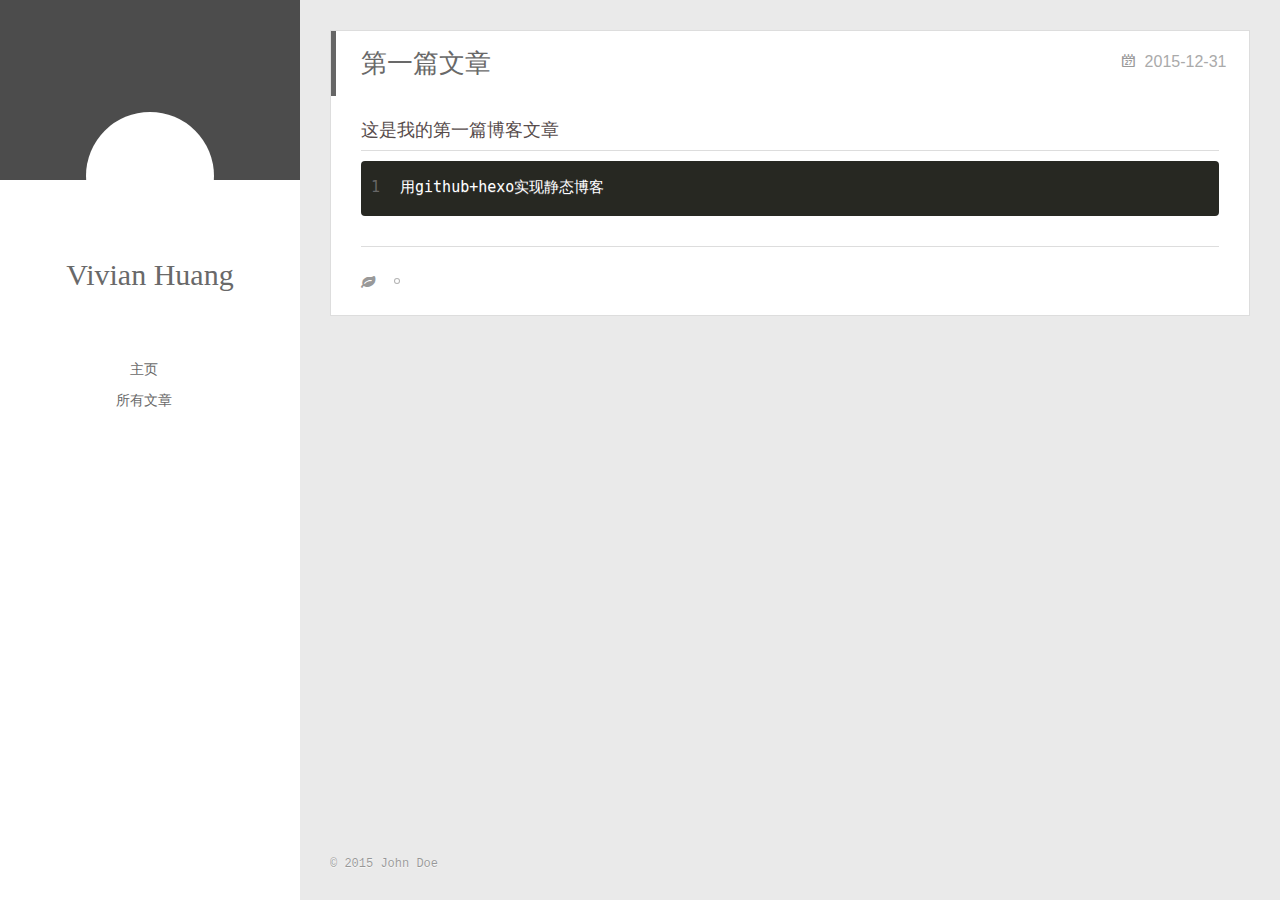
==== commit 0ccb9d0d: "Site updated: 2015-12-31 18:26:56" ====
--- a/index.html
+++ b/index.html
@@ -32,56 +32,16 @@
 	<header id="header" class="inner">
 		<a href="/" class="profilepic">
 			
-			<img lazy-src="null" class="js-avatar">
+			<img lazy-src="img/lufei.jpg" class="js-avatar">
 			
 		</a>
 
 		<hgroup>
-		  <h1 class="header-author"><a href="/">John Doe</a></h1>
+		  <h1 class="header-author"><a href="/">Vivian Huang</a></h1>
 		</hgroup>
 
 		
 
-		
-			<div class="switch-btn">
-				<div class="icon">
-					<div class="icon-ctn">
-						<div class="icon-wrap icon-house" data-idx="0">
-							<div class="birdhouse"></div>
-							<div class="birdhouse_holes"></div>
-						</div>
-						<div class="icon-wrap icon-ribbon hide" data-idx="1">
-							<div class="ribbon"></div>
-						</div>
-						
-						<div class="icon-wrap icon-link hide" data-idx="2">
-							<div class="loopback_l"></div>
-							<div class="loopback_r"></div>
-						</div>
-						
-						
-						<div class="icon-wrap icon-me hide" data-idx="3">
-							<div class="user"></div>
-							<div class="shoulder"></div>
-						</div>
-						
-					</div>
-					
-				</div>
-				<div class="tips-box hide">
-					<div class="tips-arrow"></div>
-					<ul class="tips-inner">
-						<li>菜单</li>
-						<li>標籤</li>
-						
-						<li>友情链接</li>
-						
-						
-						<li>關於</li>
-						
-					</ul>
-				</div>
-			</div>
 		
 
 		<div class="switch-area">
@@ -99,51 +59,19 @@
 					<nav class="header-nav">
 						<div class="social">
 							
-								<a class="github" target="_blank" href="/#" title="github">github</a>
-					        
-								<a class="weibo" target="_blank" href="/#" title="weibo">weibo</a>
-					        
-								<a class="rss" target="_blank" href="/#" title="rss">rss</a>
-					        
-								<a class="zhihu" target="_blank" href="/#" title="zhihu">zhihu</a>
-					        
 						</div>
 					</nav>
 				</section>
 				
 				
-				<section class="switch-part switch-part2">
-					<div class="widget tagcloud" id="js-tagcloud">
-						<a href="/tags/随笔/" style="font-size: 10px;">随笔</a>
-					</div>
-				</section>
-				
+				
+				
+
 				
 				
 				<section class="switch-part switch-part3">
-					<div id="js-friends">
-					
-			          <a target="_blank" class="main-nav-link switch-friends-link" href="http://localhost:4000/">奥巴马的博客</a>
-			        
-			          <a target="_blank" class="main-nav-link switch-friends-link" href="http://localhost:4000/">卡卡的美丽传说</a>
-			        
-			          <a target="_blank" class="main-nav-link switch-friends-link" href="http://localhost:4000/">本泽马的博客</a>
-			        
-			          <a target="_blank" class="main-nav-link switch-friends-link" href="http://localhost:4000/">吉格斯的博客</a>
-			        
-			          <a target="_blank" class="main-nav-link switch-friends-link" href="http://localhost:4000/">习大大大不同</a>
-			        
-			          <a target="_blank" class="main-nav-link switch-friends-link" href="http://localhost:4000/">托蒂的博客</a>
-			        
-			        </div>
-				</section>
-				
-
-				
-				
-				<section class="switch-part switch-part4">
-				
-					<div id="js-aboutme">我是谁，我从哪里来，我到哪里去？我就是我，是颜色不一样的吃货…</div>
+				
+					<div id="js-aboutme">自在如风的少年</div>
 				</section>
 				
 			</div>
@@ -162,7 +90,7 @@
 		<header id="header" class="inner">
 			<div class="profilepic">
 			
-				<img lazy-src="null" class="js-avatar">
+				<img lazy-src="img/lufei.jpg" class="js-avatar">
 			
 			</div>
 			<hgroup>
@@ -182,14 +110,6 @@
 			<nav class="header-nav">
 				<div class="social">
 					
-						<a class="github" target="_blank" href="/#" title="github">github</a>
-			        
-						<a class="weibo" target="_blank" href="/#" title="weibo">weibo</a>
-			        
-						<a class="rss" target="_blank" href="/#" title="rss">rss</a>
-			        
-						<a class="zhihu" target="_blank" href="/#" title="zhihu">zhihu</a>
-			        
 				</div>
 			</nav>
 		</header>				
@@ -236,67 +156,6 @@
 		<ul class="article-tag-list"><li class="article-tag-list-item"><a class="article-tag-list-link" href="/tags/随笔/">随笔</a></li></ul>
 	</div>
 
-      
-
-      
-      <div class="clearfix"></div>
-    </div>
-    
-  </div>
-  
-</article>
-
-
-
-
-
-
-
-
-
-  
-    <article id="post-hello-world" class="article article-type-post" itemscope itemprop="blogPost">
-  
-    <div class="article-meta">
-      <a href="/2015/12/31/hello-world/" class="article-date">
-  	<time datetime="2015-12-31T09:03:28.000Z" itemprop="datePublished">2015-12-31</time>
-</a>
-    </div>
-  
-  <div class="article-inner">
-    
-      <input type="hidden" class="isFancy" />
-    
-    
-      <header class="article-header">
-        
-  
-    <h1 itemprop="name">
-      <a class="article-title" href="/2015/12/31/hello-world/">Hello World</a>
-    </h1>
-  
-
-      </header>
-      
-    
-    <div class="article-entry" itemprop="articleBody">
-      
-        <p>Welcome to <a href="http://hexo.io/" target="_blank" rel="external">Hexo</a>! This is your very first post. Check <a href="http://hexo.io/docs/" target="_blank" rel="external">documentation</a> for more info. If you get any problems when using Hexo, you can find the answer in <a href="http://hexo.io/docs/troubleshooting.html" target="_blank" rel="external">troubleshooting</a> or you can ask me on <a href="https://github.com/hexojs/hexo/issues" target="_blank" rel="external">GitHub</a>.</p>
-<h2 id="Quick_Start"><a href="#Quick_Start" class="headerlink" title="Quick Start"></a>Quick Start</h2><h3 id="Create_a_new_post"><a href="#Create_a_new_post" class="headerlink" title="Create a new post"></a>Create a new post</h3><figure class="highlight bash"><table><tr><td class="gutter"><pre><span class="line">1</span><br></pre></td><td class="code"><pre><span class="line">$ hexo new <span class="string">"My New Post"</span></span><br></pre></td></tr></table></figure>
-<p>More info: <a href="http://hexo.io/docs/writing.html" target="_blank" rel="external">Writing</a></p>
-<h3 id="Run_server"><a href="#Run_server" class="headerlink" title="Run server"></a>Run server</h3><figure class="highlight bash"><table><tr><td class="gutter"><pre><span class="line">1</span><br></pre></td><td class="code"><pre><span class="line">$ hexo server</span><br></pre></td></tr></table></figure>
-<p>More info: <a href="http://hexo.io/docs/server.html" target="_blank" rel="external">Server</a></p>
-<h3 id="Generate_static_files"><a href="#Generate_static_files" class="headerlink" title="Generate static files"></a>Generate static files</h3><figure class="highlight bash"><table><tr><td class="gutter"><pre><span class="line">1</span><br></pre></td><td class="code"><pre><span class="line">$ hexo generate</span><br></pre></td></tr></table></figure>
-<p>More info: <a href="http://hexo.io/docs/generating.html" target="_blank" rel="external">Generating</a></p>
-<h3 id="Deploy_to_remote_sites"><a href="#Deploy_to_remote_sites" class="headerlink" title="Deploy to remote sites"></a>Deploy to remote sites</h3><figure class="highlight bash"><table><tr><td class="gutter"><pre><span class="line">1</span><br></pre></td><td class="code"><pre><span class="line">$ hexo deploy</span><br></pre></td></tr></table></figure>
-<p>More info: <a href="http://hexo.io/docs/deployment.html" target="_blank" rel="external">Deployment</a></p>
-
-      
-    </div>
-    
-    <div class="article-info article-info-index">
-      
-      
       
 
       
@@ -324,9 +183,10 @@
     	<div class="footer-left">
     		&copy; 2015 John Doe
     	</div>
+      <!--
       	<div class="footer-right">
       		<a href="http://hexo.io/" target="_blank">Hexo</a>  Theme <a href="https://github.com/litten/hexo-theme-yilia" target="_blank">Yilia</a> by Litten
-      	</div>
+      	</div>-->
     </div>
   </div>
 </footer>
--- a/css/style.css
+++ b/css/style.css
@@ -490,7 +490,6 @@
 #header .profilepic {
   text-align: center;
   display: block;
-  border: 5px solid #fff;
   -webkit-border-radius: 300px;
   border-radius: 300px;
   width: 128px;
@@ -498,7 +497,7 @@
   margin: 0 auto;
   position: relative;
   overflow: hidden;
-  background: #88acdb;
+  background: #fff;
   -webkit-transition: all 0.2s ease-in;
   display: -webkit-box;
   -webkit-box-orient: horizontal;
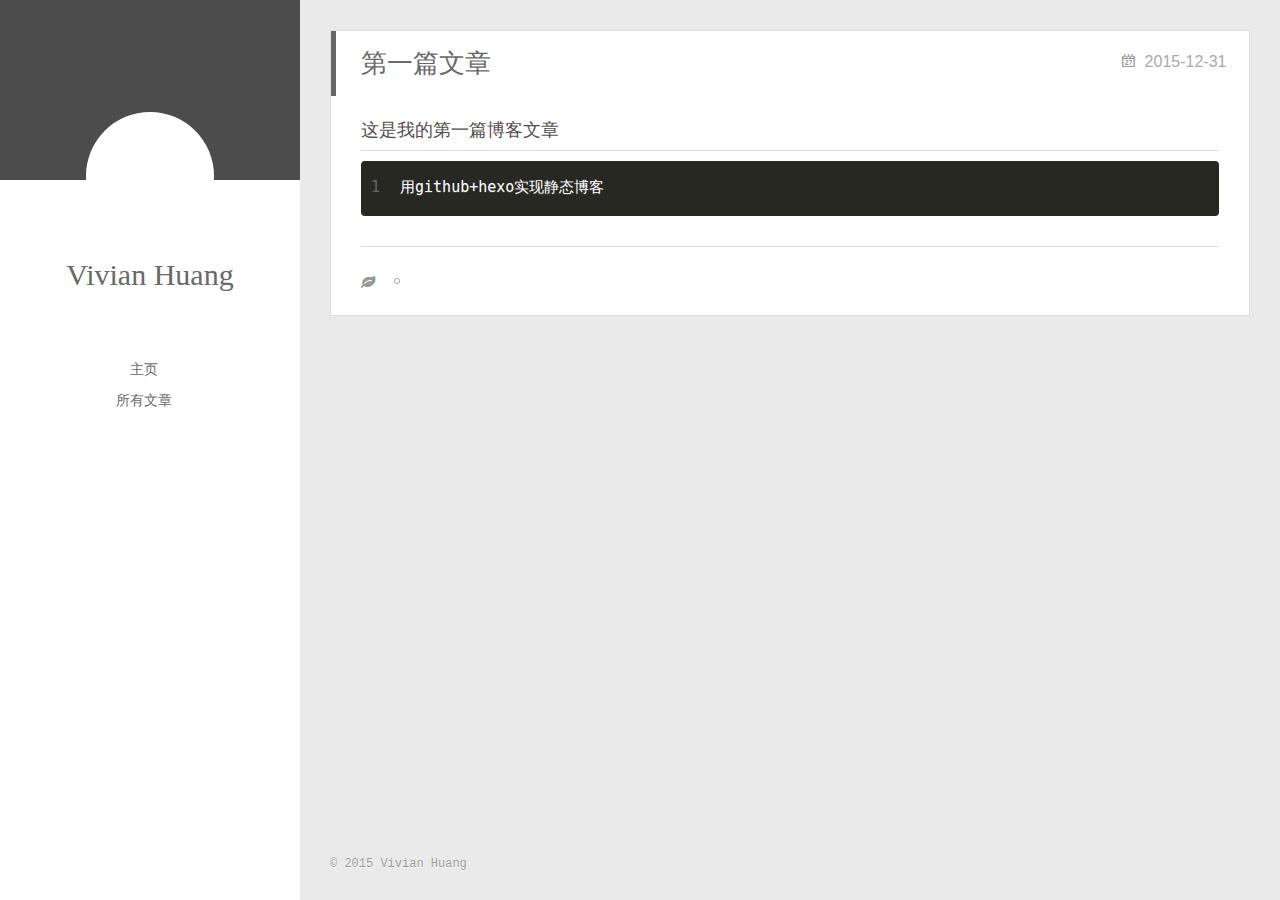
==== commit ef012f7d: "Site updated: 2015-12-31 18:48:03" ====
--- a/index.html
+++ b/index.html
@@ -4,19 +4,19 @@
   <meta charset="utf-8">
   
   <meta http-equiv="X-UA-Compatible" content="IE=edge" >
-  <title>Hexo</title>
+  <title>心内一首歌</title>
   <meta name="viewport" content="width=device-width, initial-scale=1, maximum-scale=1">
   <meta name="description">
 <meta property="og:type" content="website">
-<meta property="og:title" content="Hexo">
+<meta property="og:title" content="心内一首歌">
 <meta property="og:url" content="http://yoursite.com/index.html">
-<meta property="og:site_name" content="Hexo">
+<meta property="og:site_name" content="心内一首歌">
 <meta property="og:description">
 <meta name="twitter:card" content="summary">
-<meta name="twitter:title" content="Hexo">
+<meta name="twitter:title" content="心内一首歌">
 <meta name="twitter:description">
   
-    <link rel="alternative" href="/atom.xml" title="Hexo" type="application/atom+xml">
+    <link rel="alternative" href="/atom.xml" title="心内一首歌" type="application/atom+xml">
   
   
     <link rel="icon" href="/favicon.png">
@@ -32,7 +32,7 @@
 	<header id="header" class="inner">
 		<a href="/" class="profilepic">
 			
-			<img lazy-src="img/lufei.jpg" class="js-avatar">
+			<img lazy-src="http://qmh2014.github.io/assets/lufei.jpg" class="js-avatar">
 			
 		</a>
 
@@ -84,17 +84,17 @@
       <nav id="mobile-nav">
   	<div class="overlay">
   		<div class="slider-trigger"></div>
-  		<h1 class="header-author js-mobile-header hide">John Doe</h1>
+  		<h1 class="header-author js-mobile-header hide">Vivian Huang</h1>
   	</div>
 	<div class="intrude-less">
 		<header id="header" class="inner">
 			<div class="profilepic">
 			
-				<img lazy-src="img/lufei.jpg" class="js-avatar">
+				<img lazy-src="http://qmh2014.github.io/assets/lufei.jpg" class="js-avatar">
 			
 			</div>
 			<hgroup>
-			  <h1 class="header-author">John Doe</h1>
+			  <h1 class="header-author">Vivian Huang</h1>
 			</hgroup>
 			
 			<nav class="header-menu">
@@ -181,7 +181,7 @@
   <div class="outer">
     <div id="footer-info">
     	<div class="footer-left">
-    		&copy; 2015 John Doe
+    		&copy; 2015 Vivian Huang
     	</div>
       <!--
       	<div class="footer-right">
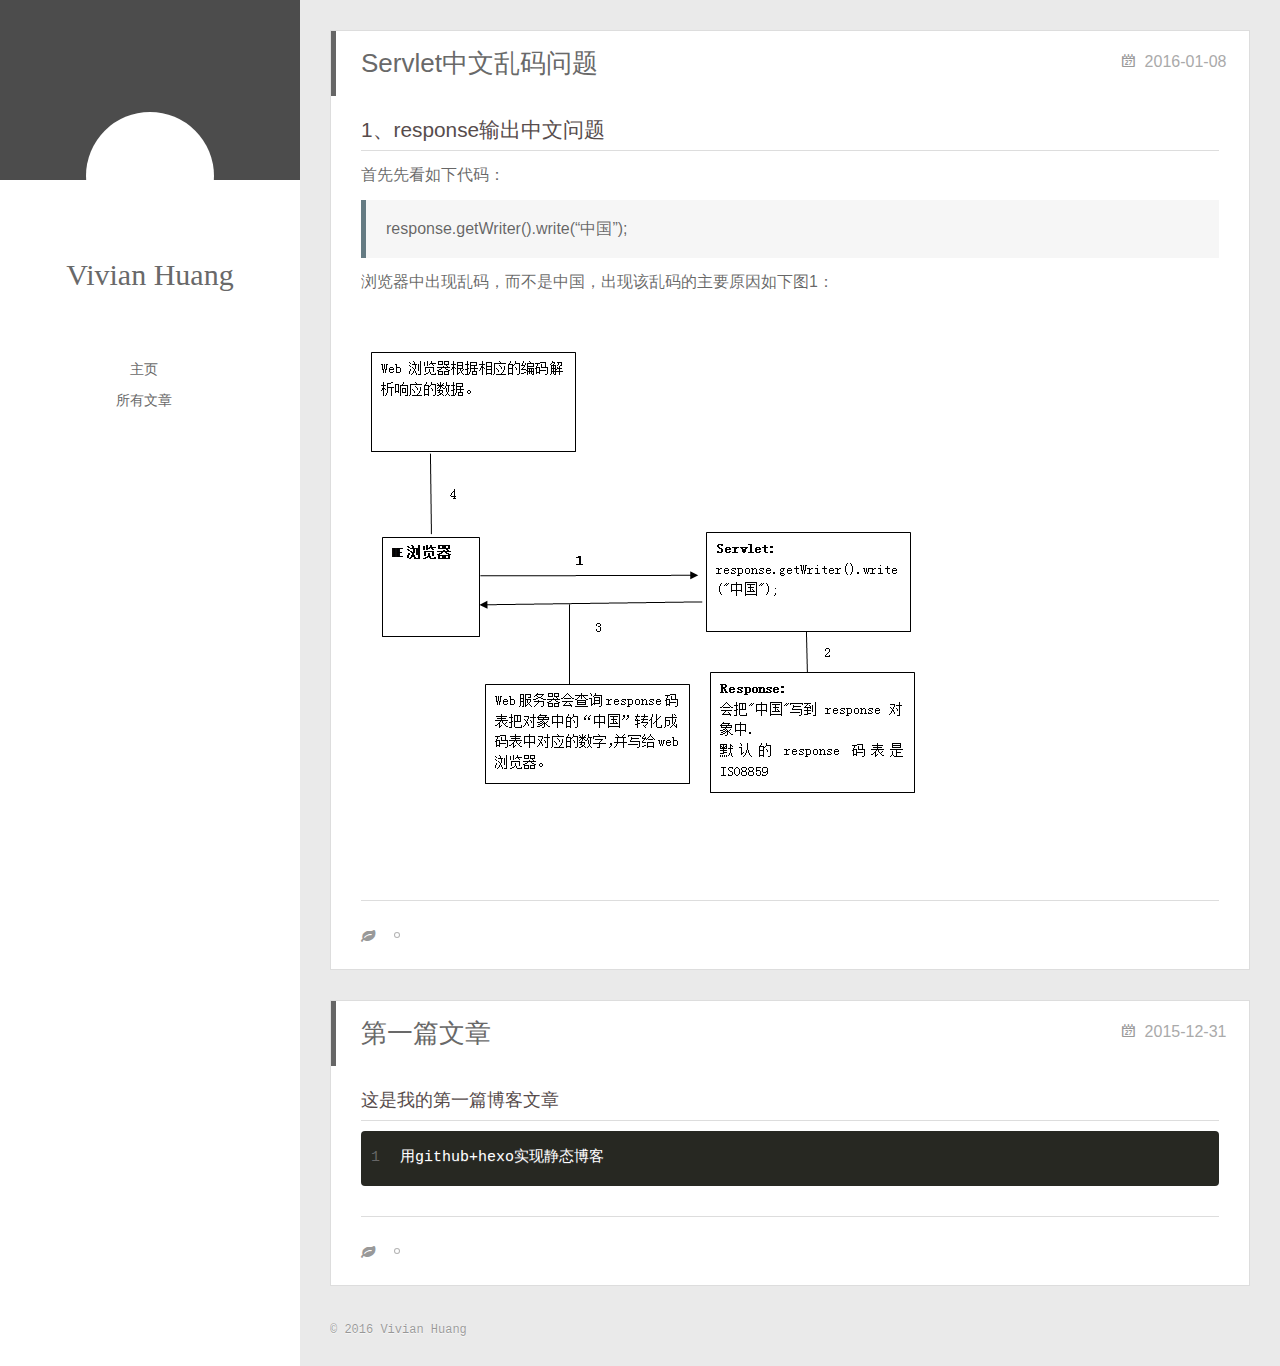
==== commit d20d585c: "Site updated: 2016-01-08 15:53:34" ====
--- a/index.html
+++ b/index.html
@@ -118,6 +118,67 @@
 
       <div class="body-wrap">
   
+    <article id="post-2016-01-08" class="article article-type-post" itemscope itemprop="blogPost">
+  
+    <div class="article-meta">
+      <a href="/2016/01/08/2016-01-08/" class="article-date">
+  	<time datetime="2016-01-08T07:34:32.000Z" itemprop="datePublished">2016-01-08</time>
+</a>
+    </div>
+  
+  <div class="article-inner">
+    
+      <input type="hidden" class="isFancy" />
+    
+    
+      <header class="article-header">
+        
+  
+    <h1 itemprop="name">
+      <a class="article-title" href="/2016/01/08/2016-01-08/">Servlet中文乱码问题</a>
+    </h1>
+  
+
+      </header>
+      
+    
+    <div class="article-entry" itemprop="articleBody">
+      
+        <h2 id="1_u3001response_u8F93_u51FA_u4E2D_u6587_u95EE_u9898"><a href="#1_u3001response_u8F93_u51FA_u4E2D_u6587_u95EE_u9898" class="headerlink" title="1、response输出中文问题"></a>1、response输出中文问题</h2><p>首先先看如下代码：</p>
+<blockquote>
+<p>response.getWriter().write(“中国”);</p>
+</blockquote>
+<p>浏览器中出现乱码，而不是中国，出现该乱码的主要原因如下图1：<br><img src="http://qmh2014.github.io/assets/0108_01.png" alt="response乱码图"></p>
+
+      
+    </div>
+    
+    <div class="article-info article-info-index">
+      
+      
+	<div class="article-tag tagcloud">
+		<ul class="article-tag-list"><li class="article-tag-list-item"><a class="article-tag-list-link" href="/tags/Servlet/">Servlet</a></li></ul>
+	</div>
+
+      
+
+      
+      <div class="clearfix"></div>
+    </div>
+    
+  </div>
+  
+</article>
+
+
+
+
+
+
+
+
+
+  
     <article id="post-second" class="article article-type-post" itemscope itemprop="blogPost">
   
     <div class="article-meta">
@@ -181,7 +242,7 @@
   <div class="outer">
     <div id="footer-info">
     	<div class="footer-left">
-    		&copy; 2015 Vivian Huang
+    		&copy; 2016 Vivian Huang
     	</div>
       <!--
       	<div class="footer-right">
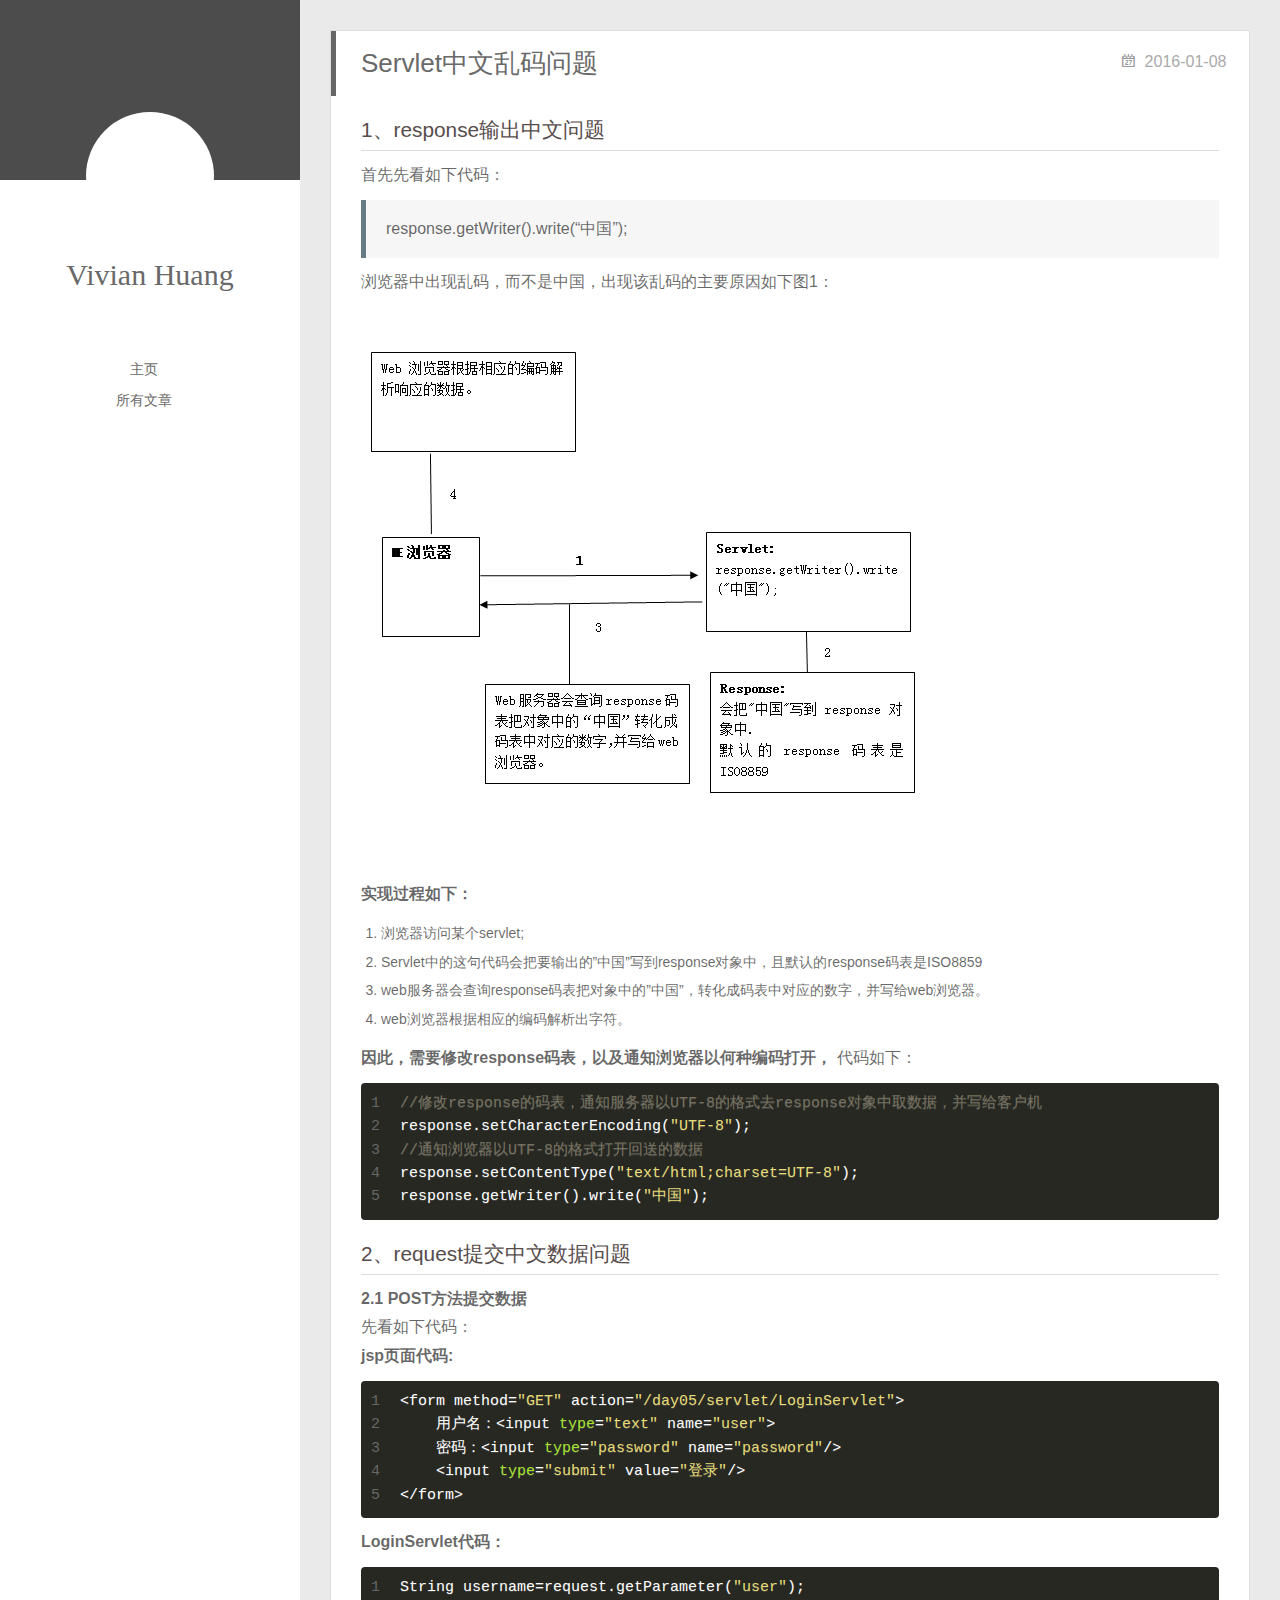
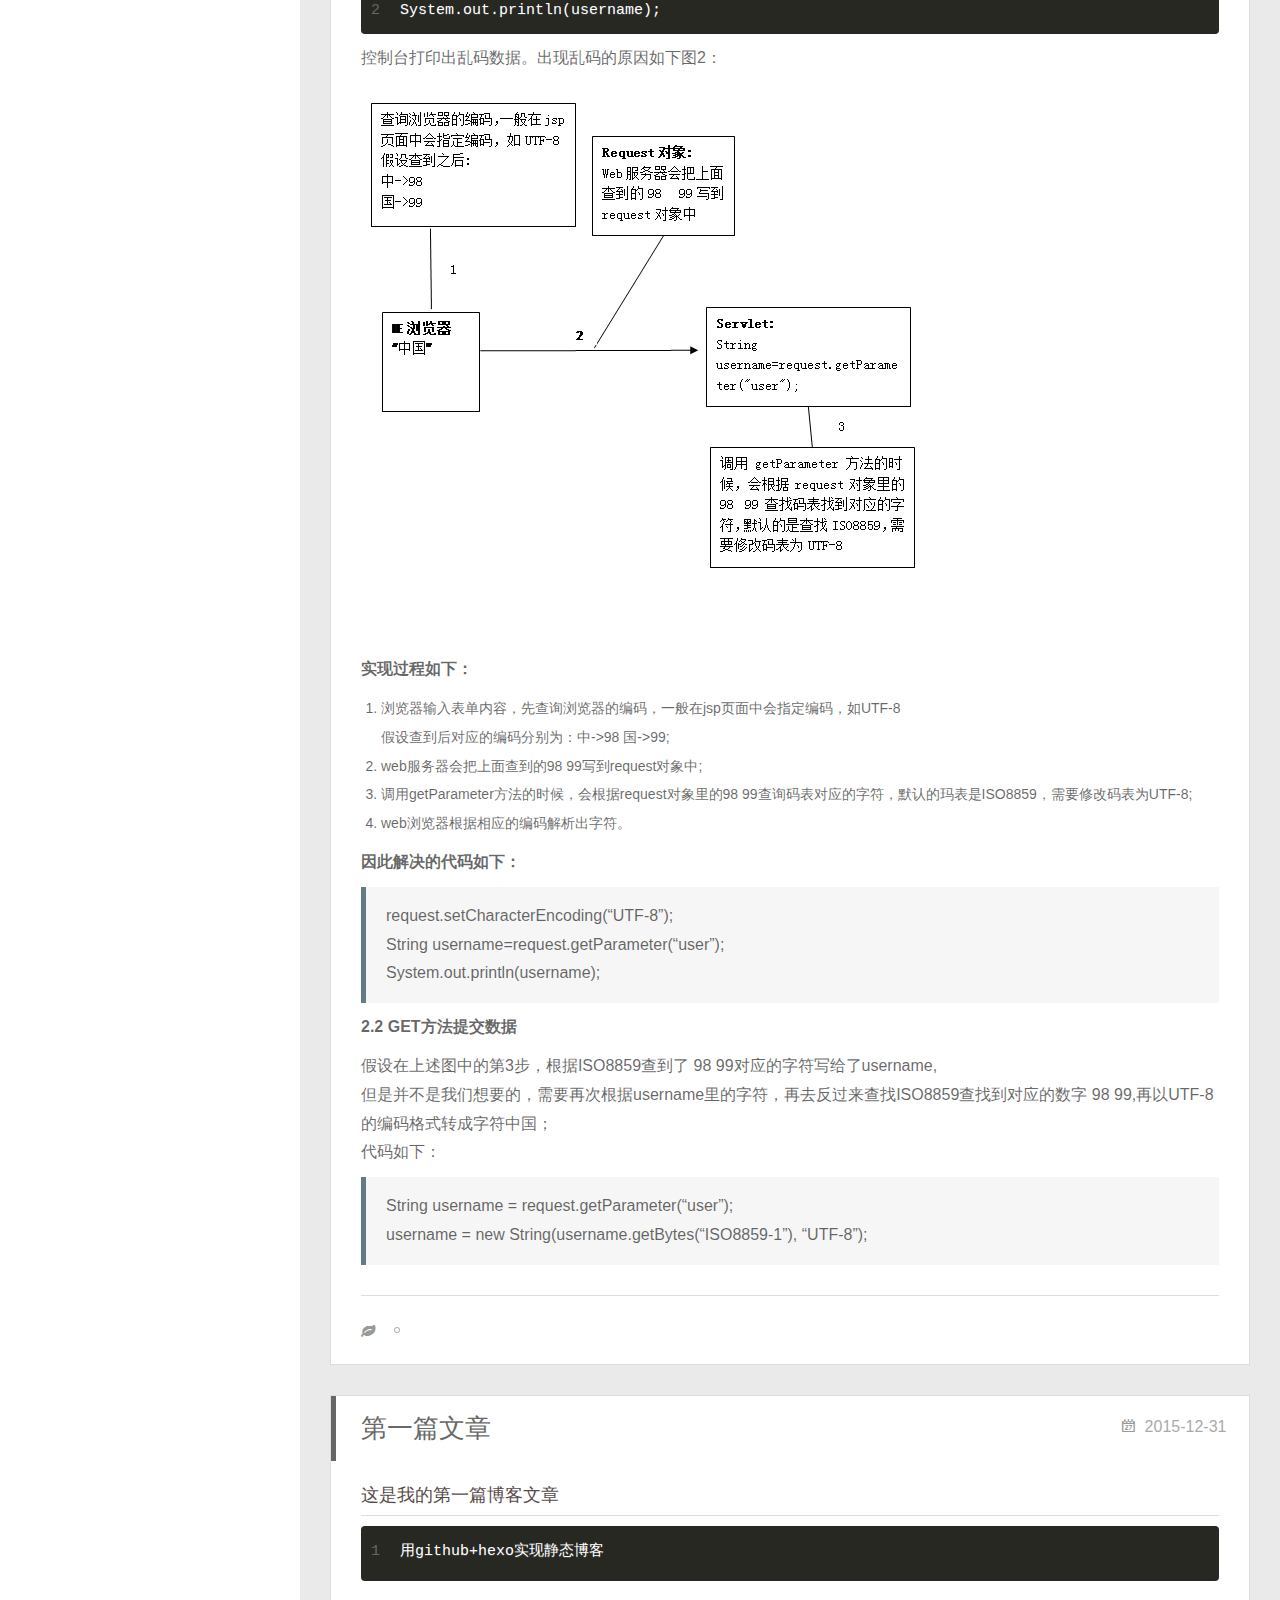
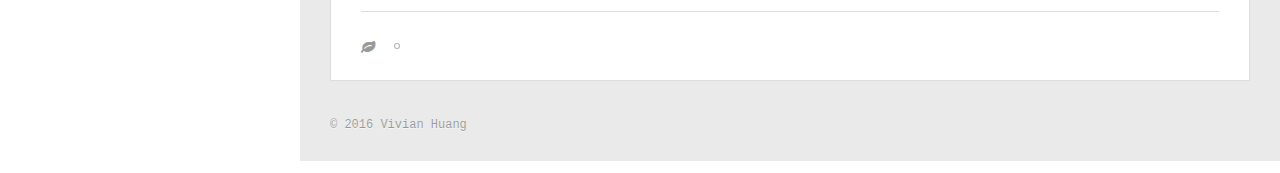
==== commit badd8ebe: "Site updated: 2016-01-08 16:38:47" ====
--- a/index.html
+++ b/index.html
@@ -149,6 +149,34 @@
 <p>response.getWriter().write(“中国”);</p>
 </blockquote>
 <p>浏览器中出现乱码，而不是中国，出现该乱码的主要原因如下图1：<br><img src="http://qmh2014.github.io/assets/0108_01.png" alt="response乱码图"></p>
+<p><strong> 实现过程如下：</strong></p>
+<ol>
+<li>浏览器访问某个servlet;</li>
+<li>Servlet中的这句代码会把要输出的”中国”写到response对象中，且默认的response码表是ISO8859</li>
+<li>web服务器会查询response码表把对象中的”中国”，转化成码表中对应的数字，并写给web浏览器。</li>
+<li>web浏览器根据相应的编码解析出字符。</li>
+</ol>
+<p><strong> 因此，需要修改response码表，以及通知浏览器以何种编码打开， </strong>代码如下：<br><figure class="highlight java"><table><tr><td class="gutter"><pre><span class="line">1</span><br><span class="line">2</span><br><span class="line">3</span><br><span class="line">4</span><br><span class="line">5</span><br></pre></td><td class="code"><pre><span class="line"><span class="comment">//修改response的码表，通知服务器以UTF-8的格式去response对象中取数据，并写给客户机</span></span><br><span class="line">response.setCharacterEncoding(<span class="string">"UTF-8"</span>);</span><br><span class="line"><span class="comment">//通知浏览器以UTF-8的格式打开回送的数据</span></span><br><span class="line">response.setContentType(<span class="string">"text/html;charset=UTF-8"</span>);</span><br><span class="line">response.getWriter().write(<span class="string">"中国"</span>);</span><br></pre></td></tr></table></figure></p>
+<h2 id="2_u3001request_u63D0_u4EA4_u4E2D_u6587_u6570_u636E_u95EE_u9898"><a href="#2_u3001request_u63D0_u4EA4_u4E2D_u6587_u6570_u636E_u95EE_u9898" class="headerlink" title="2、request提交中文数据问题"></a>2、request提交中文数据问题</h2><p><strong> 2.1 POST方法提交数据 </strong><br>先看如下代码：<br><strong> jsp页面代码: </strong></p>
+<figure class="highlight bash"><table><tr><td class="gutter"><pre><span class="line">1</span><br><span class="line">2</span><br><span class="line">3</span><br><span class="line">4</span><br><span class="line">5</span><br></pre></td><td class="code"><pre><span class="line">&lt;form method=<span class="string">"GET"</span> action=<span class="string">"/day05/servlet/LoginServlet"</span>&gt;</span><br><span class="line">    用户名：&lt;input <span class="built_in">type</span>=<span class="string">"text"</span> name=<span class="string">"user"</span>&gt;</span><br><span class="line">    密码：&lt;input <span class="built_in">type</span>=<span class="string">"password"</span> name=<span class="string">"password"</span>/&gt;</span><br><span class="line">    &lt;input <span class="built_in">type</span>=<span class="string">"submit"</span> value=<span class="string">"登录"</span>/&gt;</span><br><span class="line">&lt;/form&gt;</span><br></pre></td></tr></table></figure>
+<p><strong> LoginServlet代码：</strong><br><figure class="highlight bash"><table><tr><td class="gutter"><pre><span class="line">1</span><br><span class="line">2</span><br></pre></td><td class="code"><pre><span class="line">String username=request.getParameter(<span class="string">"user"</span>);</span><br><span class="line">System.out.println(username);</span><br></pre></td></tr></table></figure></p>
+<p>控制台打印出乱码数据。出现乱码的原因如下图2：<br><img src="http://qmh2014.github.io/assets/0108_02.png" alt="response乱码图"></p>
+<p><strong> 实现过程如下：</strong></p>
+<ol>
+<li>浏览器输入表单内容，先查询浏览器的编码，一般在jsp页面中会指定编码，如UTF-8<br>假设查到后对应的编码分别为：中-&gt;98 国-&gt;99;</li>
+<li>web服务器会把上面查到的98 99写到request对象中;</li>
+<li>调用getParameter方法的时候，会根据request对象里的98 99查询码表对应的字符，默认的玛表是ISO8859，需要修改码表为UTF-8;</li>
+<li>web浏览器根据相应的编码解析出字符。</li>
+</ol>
+<p><strong> 因此解决的代码如下： </strong></p>
+<blockquote>
+<p>request.setCharacterEncoding(“UTF-8”);<br>String username=request.getParameter(“user”);<br>System.out.println(username);</p>
+</blockquote>
+<p><strong> 2.2 GET方法提交数据 </strong></p>
+<p>假设在上述图中的第3步，根据ISO8859查到了 98  99对应的字符写给了username,<br>但是并不是我们想要的，需要再次根据username里的字符，再去反过来查找ISO8859查找到对应的数字 98  99,再以UTF-8的编码格式转成字符中国；<br>代码如下：</p>
+<blockquote>
+<p>String username = request.getParameter(“user”);<br>username = new String(username.getBytes(“ISO8859-1”), “UTF-8”);</p>
+</blockquote>
 
       
     </div>
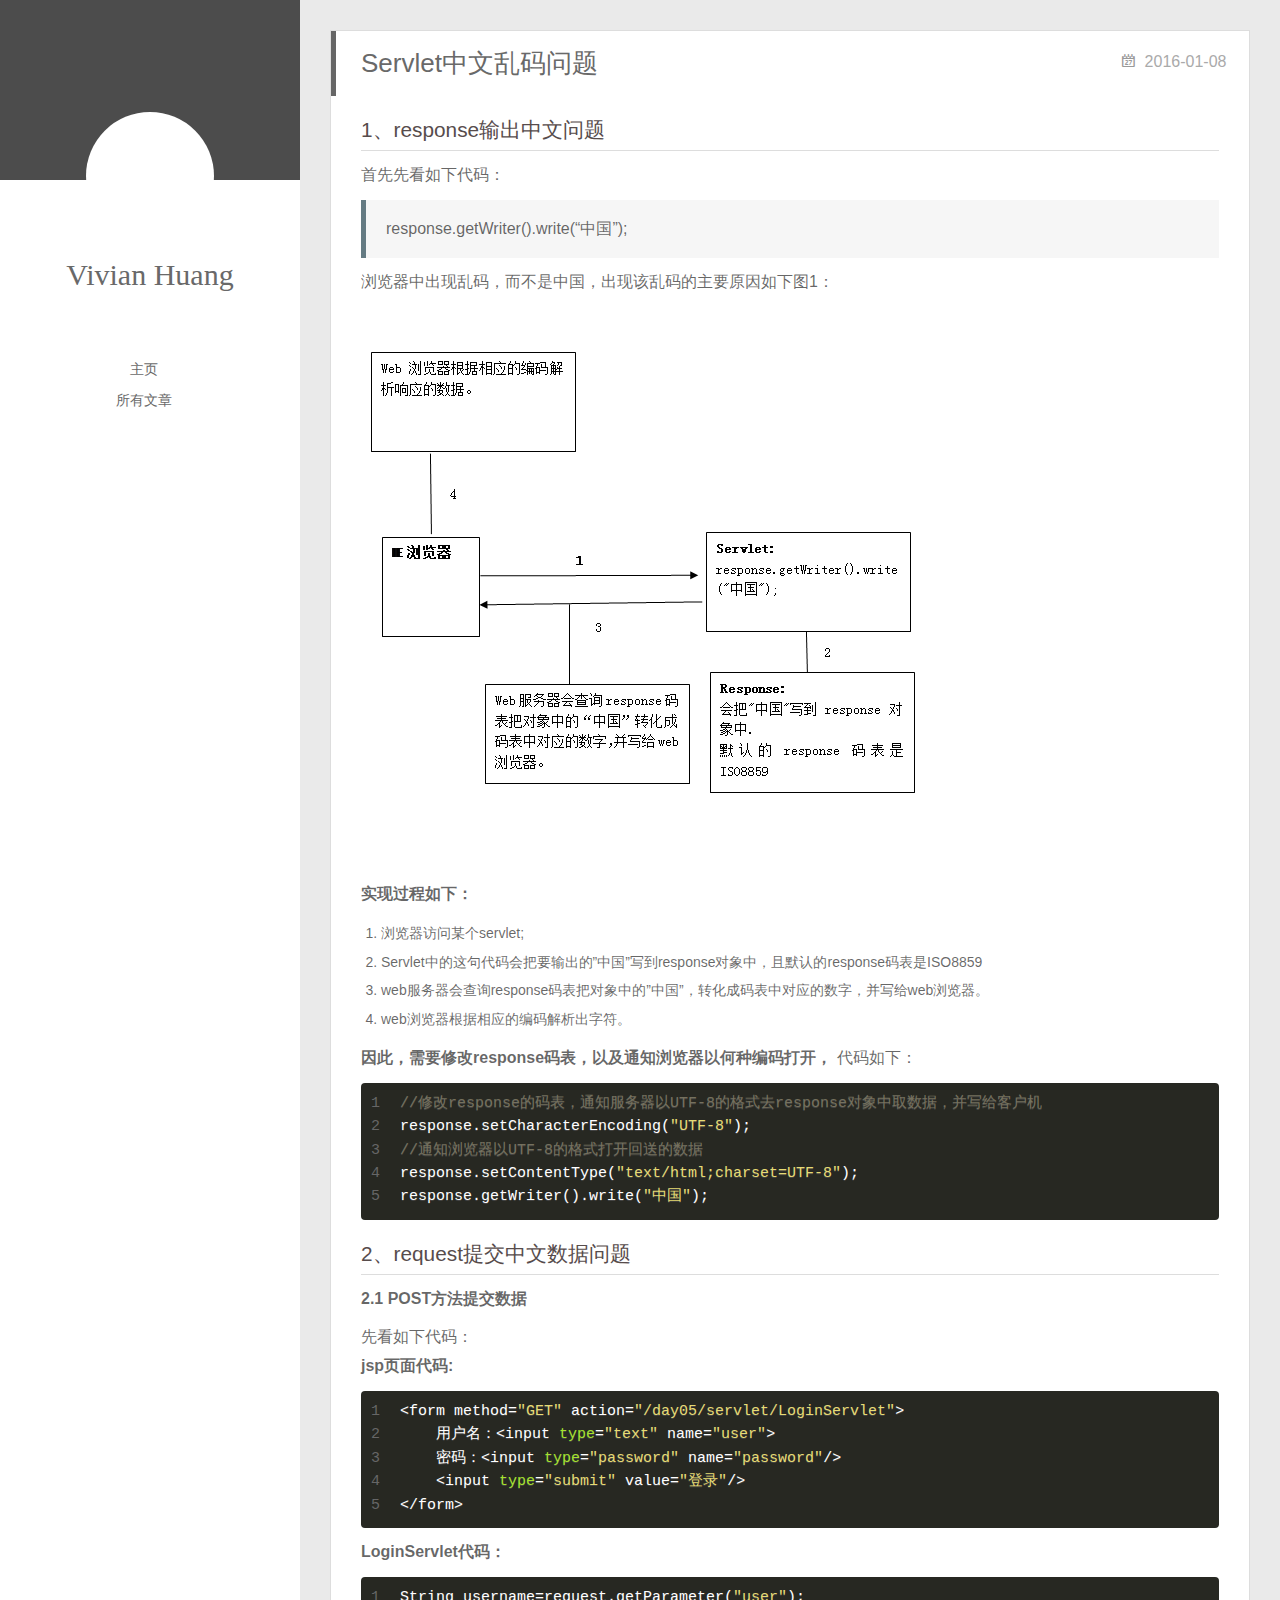
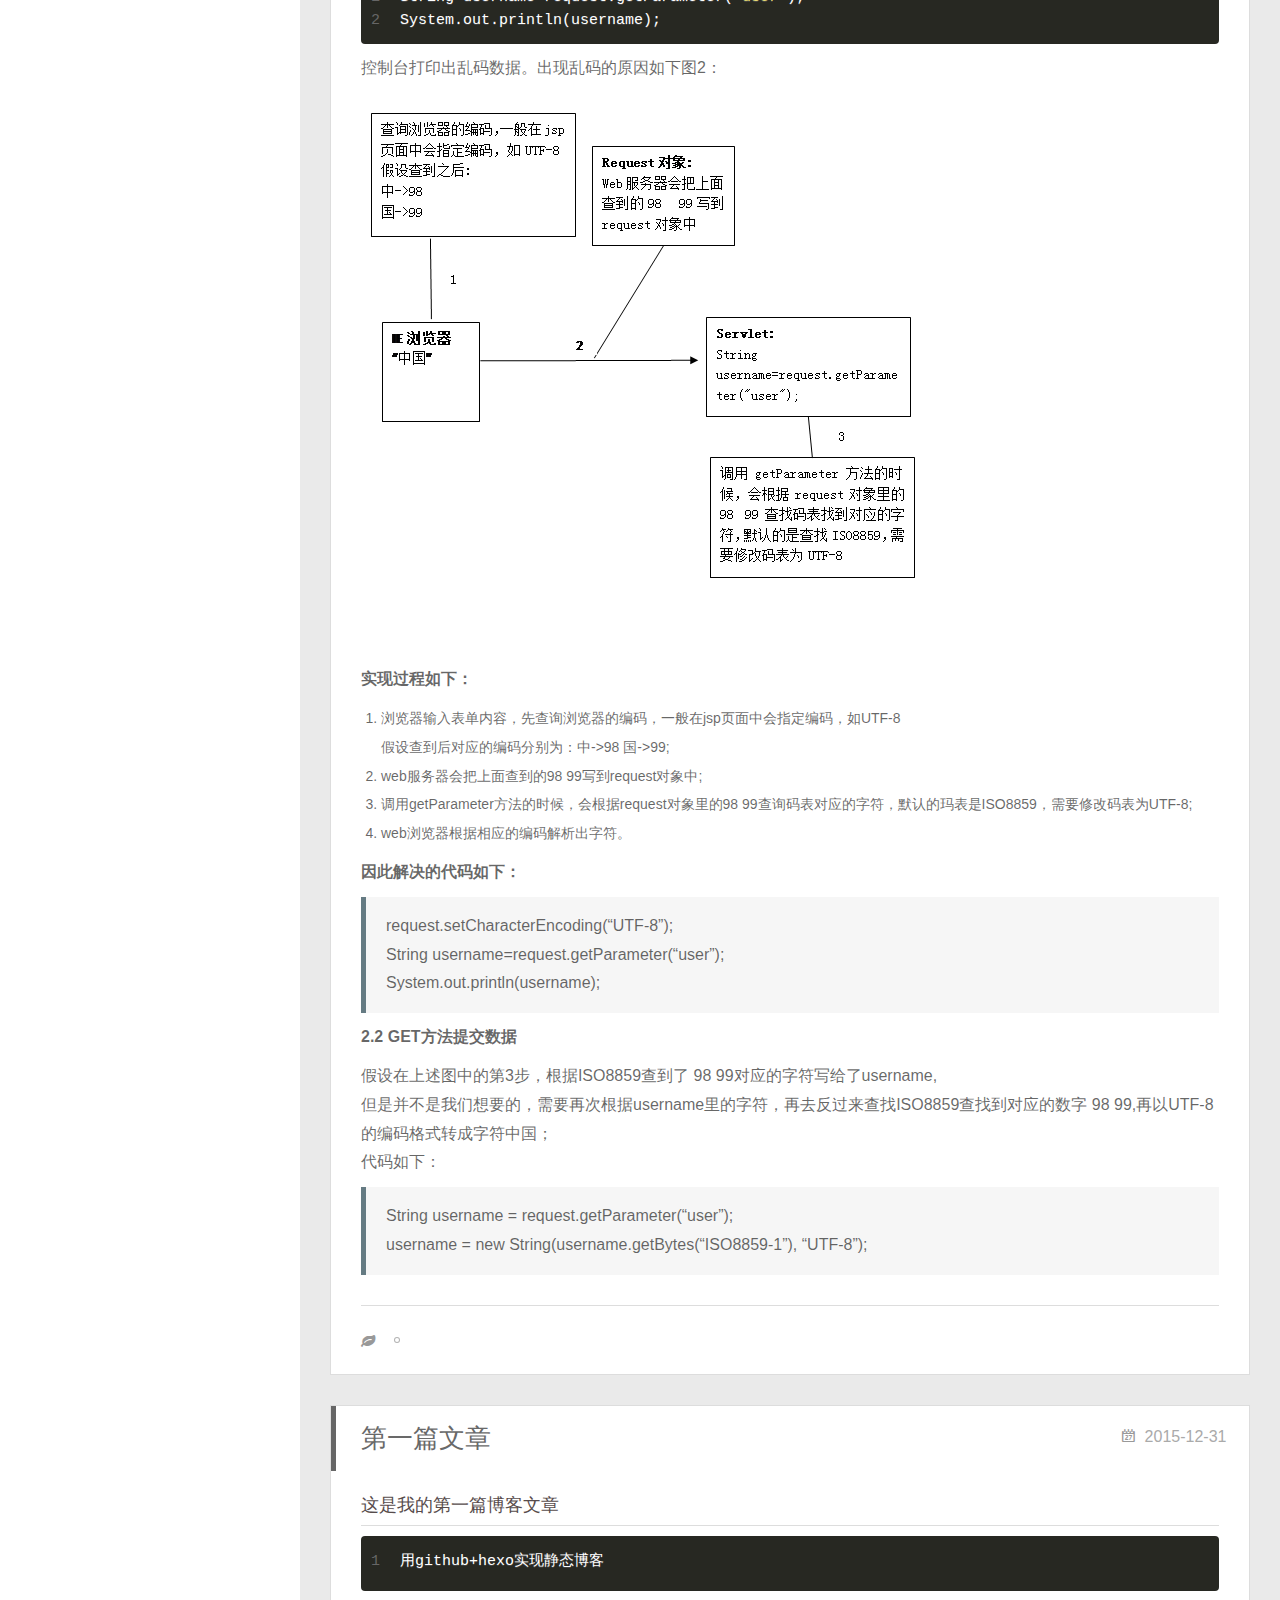
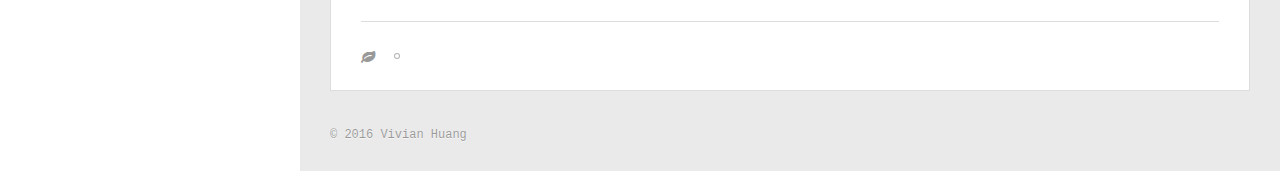
==== commit 9a45c694: "Site updated: 2016-01-08 16:42:33" ====
--- a/index.html
+++ b/index.html
@@ -157,7 +157,8 @@
 <li>web浏览器根据相应的编码解析出字符。</li>
 </ol>
 <p><strong> 因此，需要修改response码表，以及通知浏览器以何种编码打开， </strong>代码如下：<br><figure class="highlight java"><table><tr><td class="gutter"><pre><span class="line">1</span><br><span class="line">2</span><br><span class="line">3</span><br><span class="line">4</span><br><span class="line">5</span><br></pre></td><td class="code"><pre><span class="line"><span class="comment">//修改response的码表，通知服务器以UTF-8的格式去response对象中取数据，并写给客户机</span></span><br><span class="line">response.setCharacterEncoding(<span class="string">"UTF-8"</span>);</span><br><span class="line"><span class="comment">//通知浏览器以UTF-8的格式打开回送的数据</span></span><br><span class="line">response.setContentType(<span class="string">"text/html;charset=UTF-8"</span>);</span><br><span class="line">response.getWriter().write(<span class="string">"中国"</span>);</span><br></pre></td></tr></table></figure></p>
-<h2 id="2_u3001request_u63D0_u4EA4_u4E2D_u6587_u6570_u636E_u95EE_u9898"><a href="#2_u3001request_u63D0_u4EA4_u4E2D_u6587_u6570_u636E_u95EE_u9898" class="headerlink" title="2、request提交中文数据问题"></a>2、request提交中文数据问题</h2><p><strong> 2.1 POST方法提交数据 </strong><br>先看如下代码：<br><strong> jsp页面代码: </strong></p>
+<h2 id="2_u3001request_u63D0_u4EA4_u4E2D_u6587_u6570_u636E_u95EE_u9898"><a href="#2_u3001request_u63D0_u4EA4_u4E2D_u6587_u6570_u636E_u95EE_u9898" class="headerlink" title="2、request提交中文数据问题"></a>2、request提交中文数据问题</h2><p><strong> 2.1 POST方法提交数据 </strong></p>
+<p>先看如下代码：<br><strong> jsp页面代码: </strong></p>
 <figure class="highlight bash"><table><tr><td class="gutter"><pre><span class="line">1</span><br><span class="line">2</span><br><span class="line">3</span><br><span class="line">4</span><br><span class="line">5</span><br></pre></td><td class="code"><pre><span class="line">&lt;form method=<span class="string">"GET"</span> action=<span class="string">"/day05/servlet/LoginServlet"</span>&gt;</span><br><span class="line">    用户名：&lt;input <span class="built_in">type</span>=<span class="string">"text"</span> name=<span class="string">"user"</span>&gt;</span><br><span class="line">    密码：&lt;input <span class="built_in">type</span>=<span class="string">"password"</span> name=<span class="string">"password"</span>/&gt;</span><br><span class="line">    &lt;input <span class="built_in">type</span>=<span class="string">"submit"</span> value=<span class="string">"登录"</span>/&gt;</span><br><span class="line">&lt;/form&gt;</span><br></pre></td></tr></table></figure>
 <p><strong> LoginServlet代码：</strong><br><figure class="highlight bash"><table><tr><td class="gutter"><pre><span class="line">1</span><br><span class="line">2</span><br></pre></td><td class="code"><pre><span class="line">String username=request.getParameter(<span class="string">"user"</span>);</span><br><span class="line">System.out.println(username);</span><br></pre></td></tr></table></figure></p>
 <p>控制台打印出乱码数据。出现乱码的原因如下图2：<br><img src="http://qmh2014.github.io/assets/0108_02.png" alt="response乱码图"></p>
